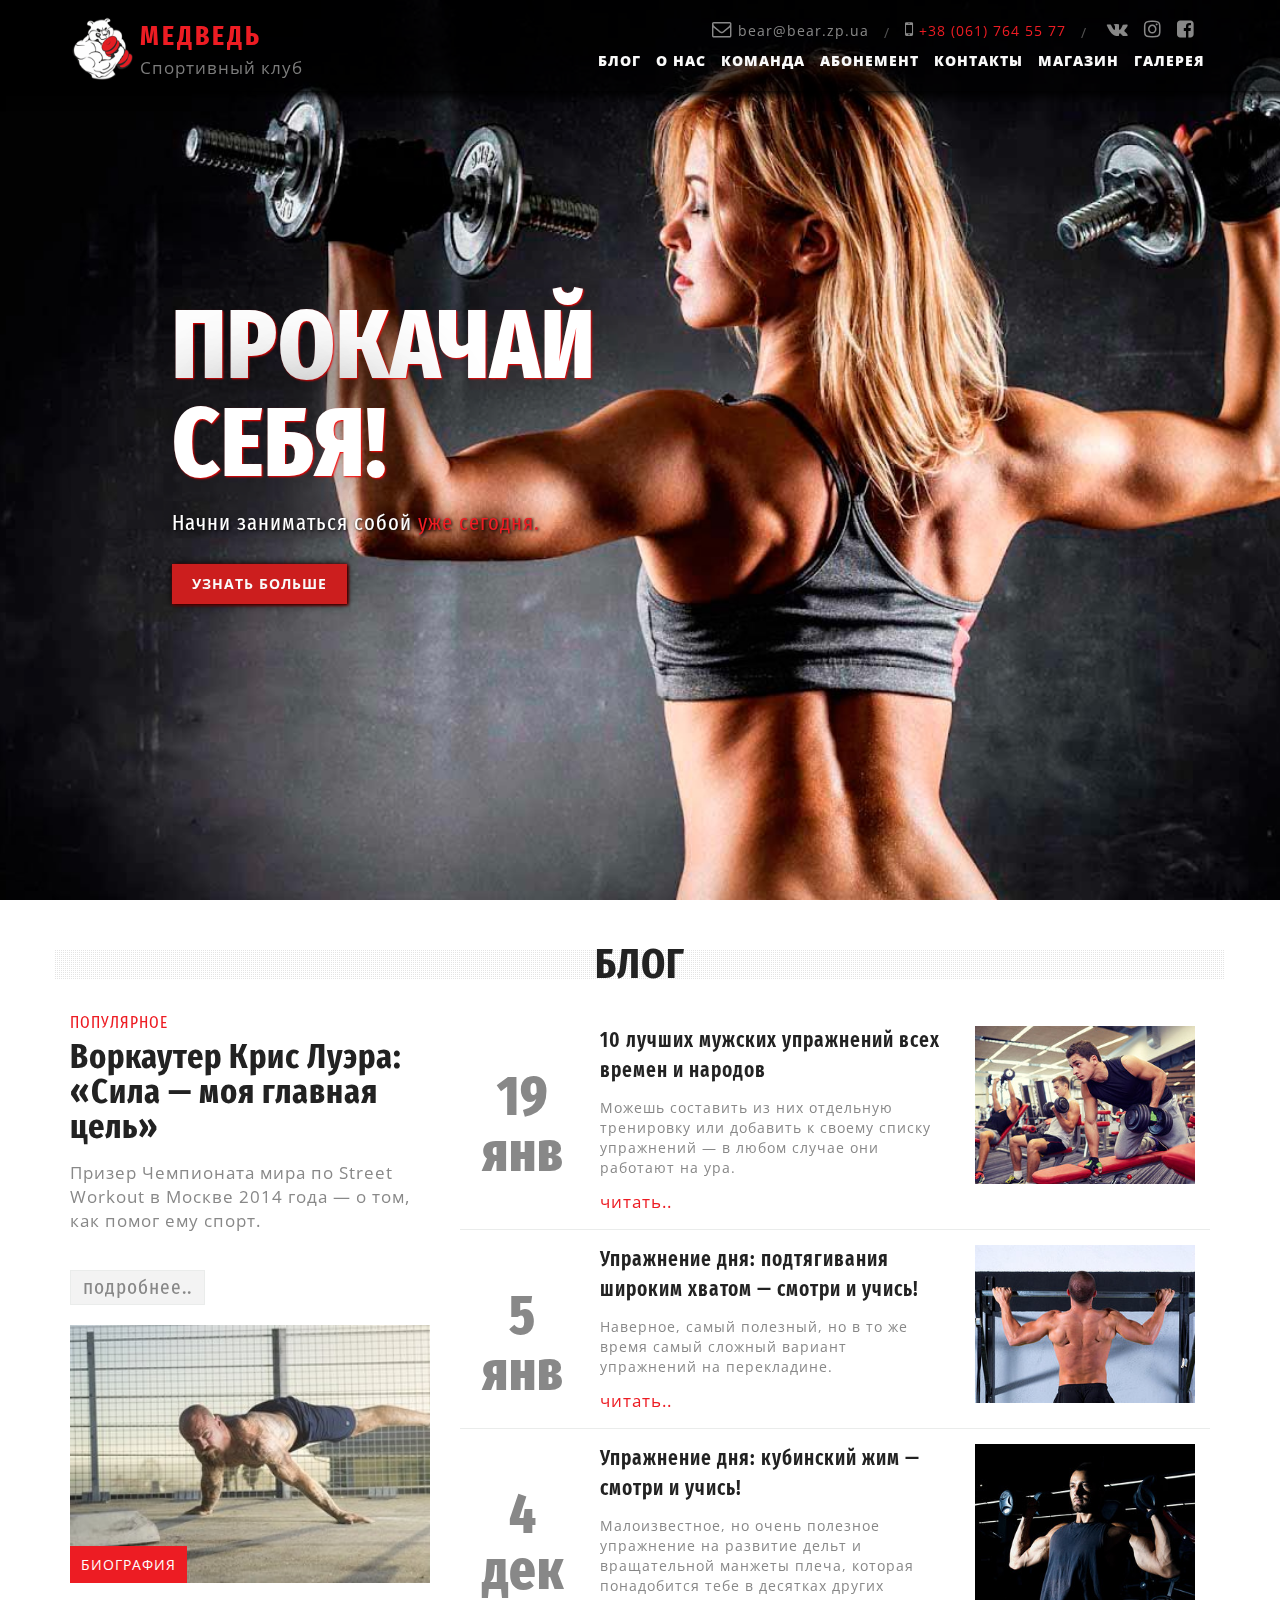
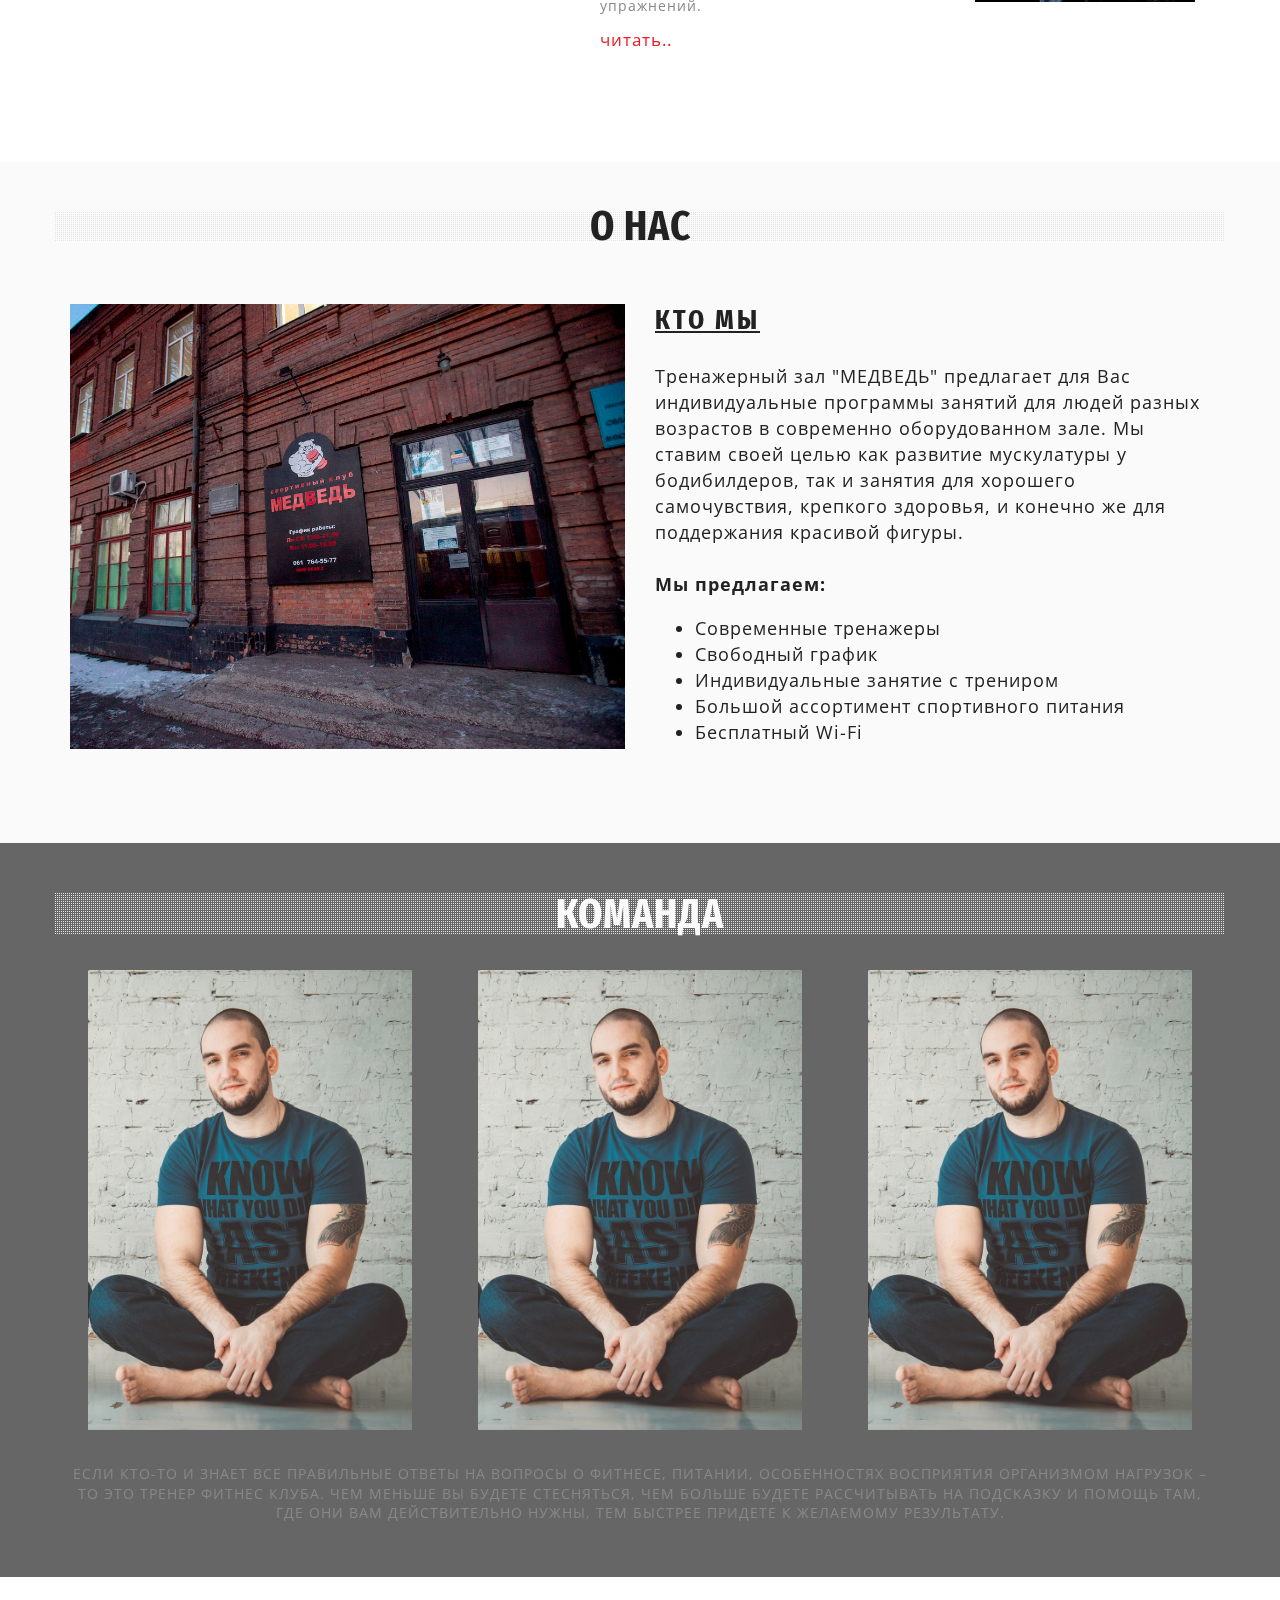
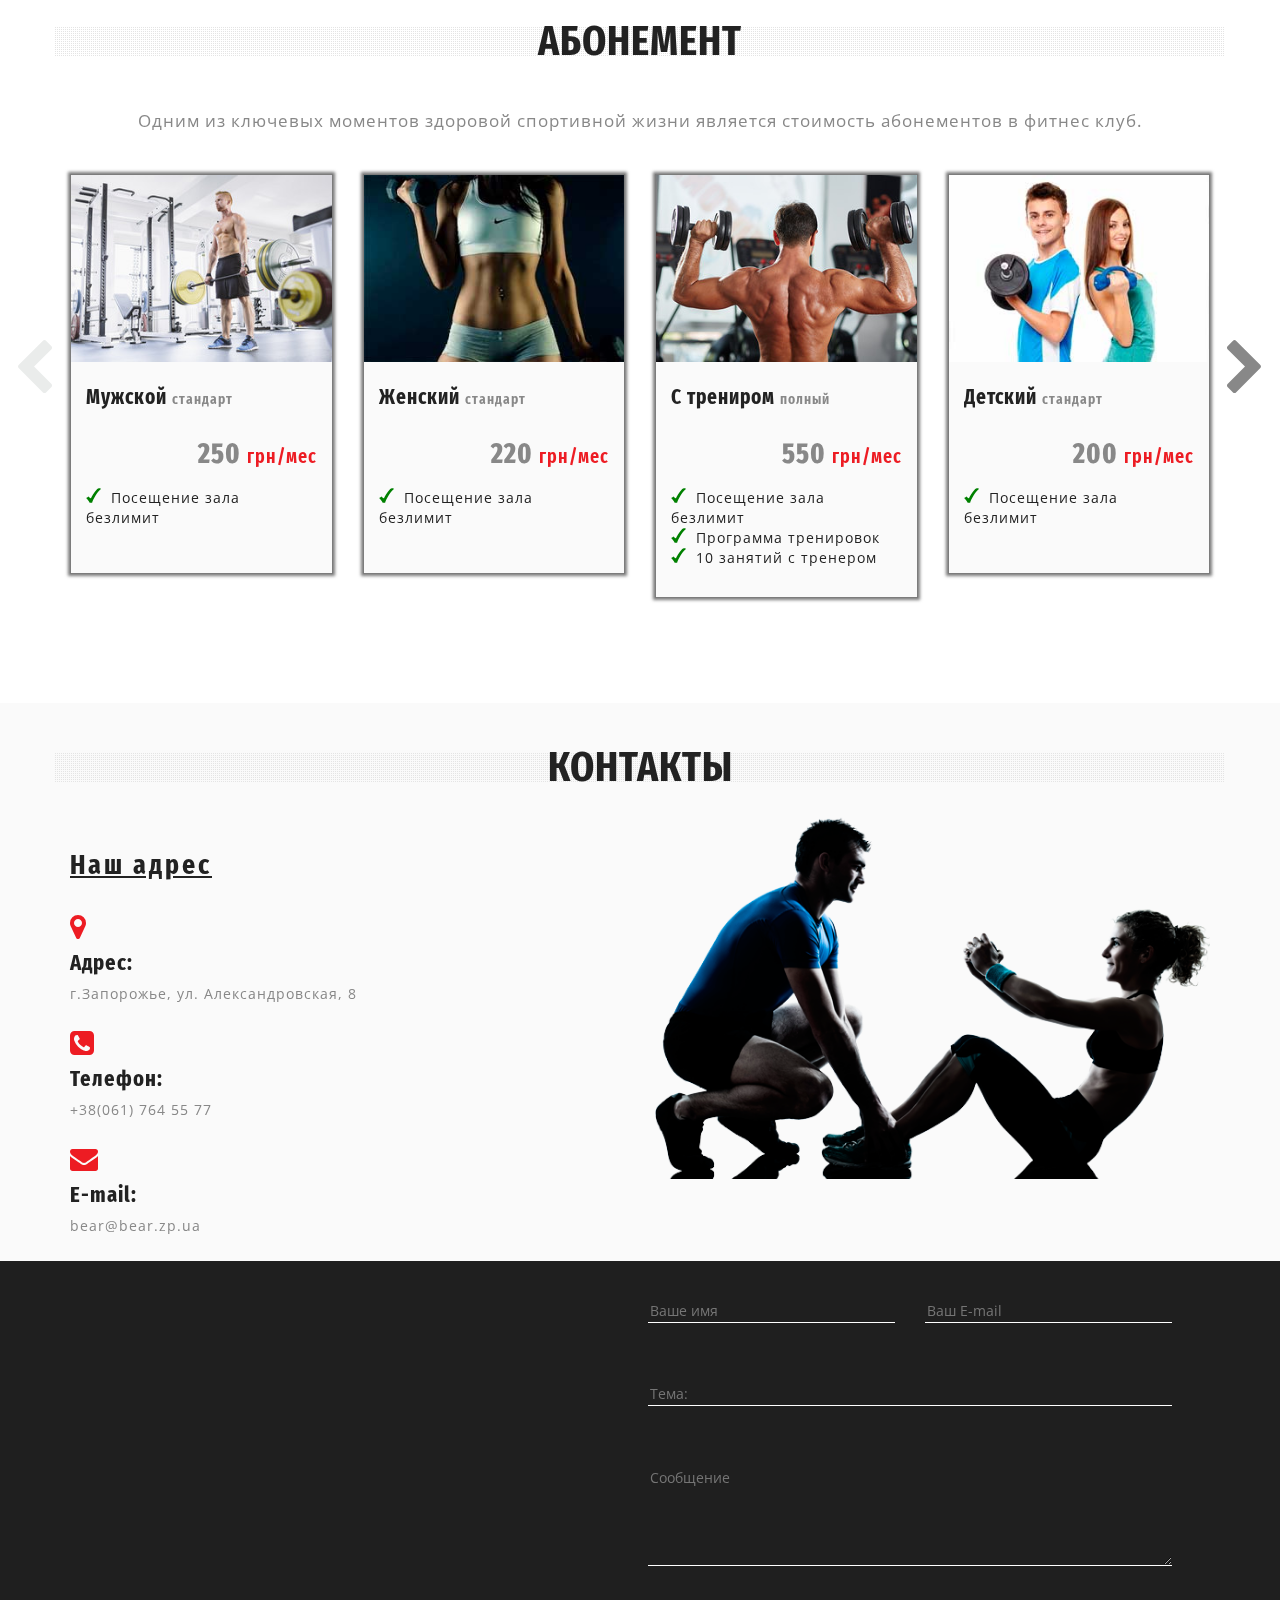
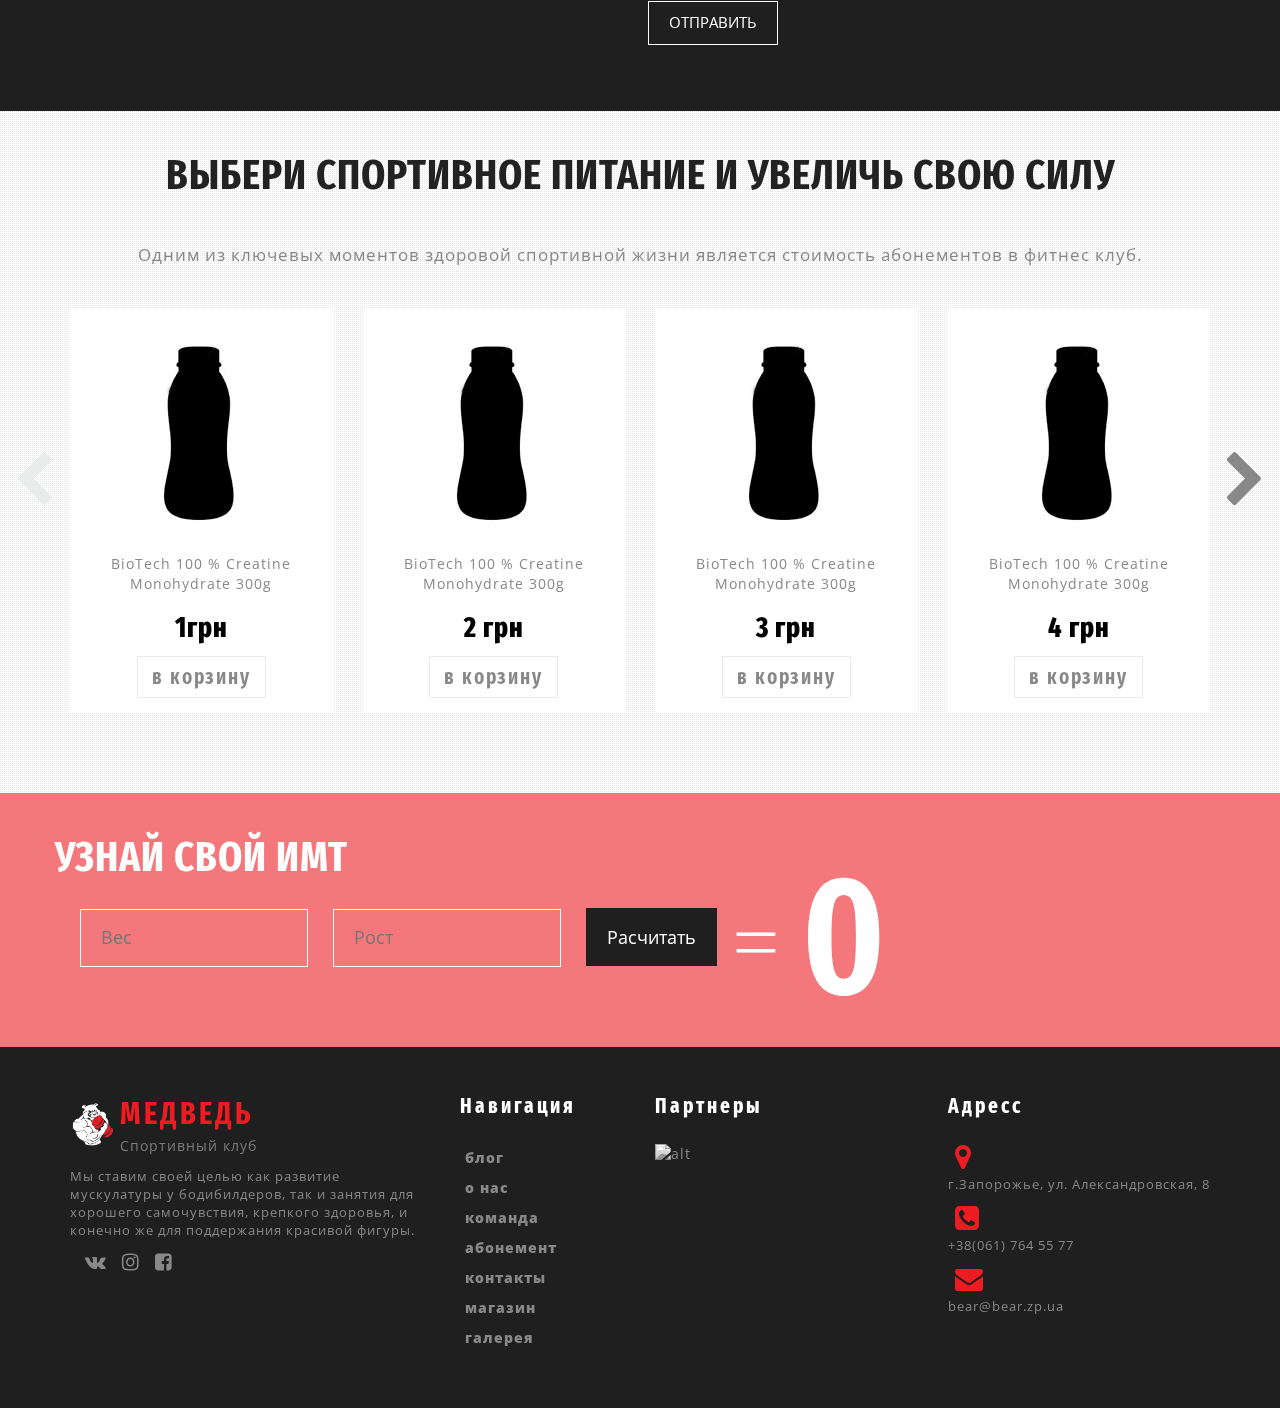
==== gym/index.html @ bc7ebfe5 "bmi section fix" ====
<!DOCTYPE html>
<html>
<head>
	<meta charset="utf-8" />
	<title>Спортивный клуб &quot;Медведь&quot;</title>
	<meta http-equiv="X-UA-Compatible" content="IE=edge" />
	<meta name="viewport" content="width=device-width, initial-scale=1.0" />
	<link rel="shortcut icon" href="favicon.ico" />
	<!-- Vendor stylesheets -->
	<link rel="stylesheet" href="css/font-awesome.min.css" />
	<link rel="stylesheet" href="css/animate.min.css" />
	<link rel="stylesheet" href="css/bootstrap.min.css" />
	<!-- Custom stylesheets -->
	<link rel="stylesheet" href="css/fonts.css" />
	<link rel="stylesheet" href="css/main.css" />
	<link rel="stylesheet" href="css/skins/red.css" />
	<link rel="stylesheet" href="css/media.css" />
</head>
<body>
<div class="main-header">
			<div class="container">
			<div class="row">
				<header class='clearfix'>
					<div class="col-md-4 col-sm-4">
					<div class="brand">
						<a href="#" class="brand-logo">
							<img src="img/header2-min.png" alt="Logo Bear">
						
						<div class="brand-caption">
							<h1 class="name">Медведь</h1>
							<p class="descr">Спортивный клуб</p>
						</div>
						</a>
					</div>
					</div>
					<div class="col-md-8 col-sm-8">
					<div class="nav-wrap">
					<div class="contacts">
						<p class="email"><i class="fa fa-envelope-o" aria-hidden="true"></i>bear@bear.zp.ua</p>
						<span class='slash'>/</span>
						<p class="phone"><i class="fa fa-mobile" aria-hidden="true"></i>+38 (061) 764 55 77</p>
						<span class='slash'>/</span>
						<div class="social">
							<a href="#"><i class="fa fa-vk" aria-hidden="true"></i></a>
							<a href="#"><i class="fa fa-instagram"></i></a>
							<a href="#"><i class="fa fa-facebook-square"></i></a>
						</div>
					</div><!--END .contacts -->
					<nav class="top-menu">
						<ul class='nav'>
							<li><a href="#blog">БЛОГ</a></li>
							<li><a href="#about">О НАС</a></li>
							<li><a href="#team">КОМАНДА</a></li>
							<li><a href="#subscription">АБОНЕМЕНТ</a></li>
							<li><a href="#contacts">КОНТАКТЫ</a></li>
							<li><a href="#shop">Магазин</a></li>
							<li><a href="#">галерея</a></li>
						</ul>
					</nav>
					<a class="toggle-menu">
						<div class='sandwich'>
						  <div class='sw-topper'></div>
						  <div class='sw-bottom'></div>
						  <div class='sw-footer'></div>
						</div>
					</a>
					</div><!--end .naw-wrap-->
					</div>
				</header>
			</div><!--END .row -->
			</div><!--END .container -->
</div><!--END .main-header -->

	<div class="hero parallax-window" data-parallax="scroll" data-image-src="img/hero1.jpg">
		
		<div class="container">
			<div class="row">
				<div class="slider col-md-12">
					<div class="slide">
						<div class='slide-row'>
							<div class='slide-cell'>
								<div class='slide-text'>
								<h1>Прокачай себя!</h1>
								<p>Начни заниматься собой <span class='main-color'>уже сегодня.</span></p>
								<a href='#subscription' class="button">Узнать больше</a>
								</div>
							</div>
						</div>
					</div>
				</div>
			</div>
		</div>
	</div><!--END .hero -->

<section id='blog' class="s_workouts">
	<div class="container">
		<div class="row">
			<div class="s_caption col-md-12">
				<h2>БЛОГ</h2>
			</div>
		</div>
	</div>
	<div class="container">
		<div class="row">
			<div class="col-md-4 featured">
				<p class="main-color featured-label">Популярное</p>
				<h3>Воркаутер Крис Луэра: «Сила — моя главная цель»</h3>
				<p class="excerpt">Призер Чемпионата мира по Street Workout в Москве 2014 года — о том, как помог ему спорт.</p>
				<a href="#" class="button-more">Подробнее..</a>
				<div class='img-wrap'>
				<img src="img/workout_featured.jpg" alt="alt">
				<a href="#" class='sub-cat'>Биография</a>
				</div>
			</div>
			<div class="col-md-8 list">
				<div class="workout-list-item row">
					<div class="col-md-2 date">
						<p>19</p>
						<p>янв</p>
					</div>
					<div class="col-md-6 col-sm-8 content">
						<a href='#'>
						<h3>10 лучших мужских упражнений всех времен и народов</h3>
						</a>
						<p>Можешь составить из них отдельную тренировку или добавить к своему списку упражнений — в любом случае они работают на ура.</p>
						<a href="#" class="button-read">читать..</a>
					</div>
					<div class="col-md-4 col-sm-4 img-wrap">
						<a href='#'><img src="img/workout_1.jpg" alt="alt"></a>
						<a href="#" class='sub-cat'>Фитнес</a>
					</div>
				</div>
				<div class="workout-list-item row">
					<div class="col-md-2 date">
						<p>5</p>
						<p>янв</p>
					</div>
					<div class="col-md-6 col-sm-8 content">
						<a href='#'>
						<h3>Упражнение дня: подтягивания широким хватом — смотри и учись!</h3>
						</a>
						<p>Наверное, самый полезный, но в то же время самый сложный вариант упражнений на перекладине.</p>
						<a href="#" class="button-read">читать..</a>
					</div>
					<div class="col-md-4 col-sm-4 img-wrap">
						<a href='#'><img src="img/workout_2.jpg" alt="alt"></a>
						<a href="#" class='sub-cat'>Workout</a>
					</div>
				</div>
				<div class="workout-list-item row">
					<div class="col-md-2 date">
						<p>4</p>
						<p>дек</p>
					</div>
					<div class="col-md-6 col-sm-8 content">
						<a href='#'>
						<h3>Упражнение дня: кубинский жим — смотри и учись!</h3>
						</a>
						<p>Малоизвестное, но очень полезное упражнение на развитие дельт и вращательной манжеты плеча, которая понадобится тебе в десятках других упражнений.</p>
						<a href="#" class="button-read">читать..</a>
					</div>
					<div class="col-md-4 col-sm-4 img-wrap">
						<a href='#'><img src="img/workout_3.jpg" alt="alt"></a>
						<a href="#" class='sub-cat'>Упражнение дня</a>
					</div>
				</div>
			</div>
		</div>
	</div>
</section><!--END .s_workouts -->

<section id='about' class="s_about">
	<div class="container">
		<div class="row">
			<div class="s_caption col-md-12">
				<h2>О нас</h2>
			</div>
		</div>
	</div>
	<div class="container">
		<div class="row">
			<div class="col-md-6 col-sm-6 about-img">
				<img src="img/club2.jpg" alt="ALT">
			</div>
			<div class="col-md-6 col-sm-6 about">
				<h2>Кто мы</h2>
				<p>Тренажерный зал "МЕДВЕДЬ" предлагает для Вас индивидуальные программы занятий для людей разных возрастов в современно оборудованном зале. Мы ставим своей целью как развитие мускулатуры у бодибилдеров, так и занятия для хорошего самочувствия, крепкого здоровья, и конечно же для поддержания красивой фигуры.<br><br>
				<strong>Мы предлагаем:</strong>
				<ul>
					<li>Современные тренажеры</li>
					<li>Свободный график</li>
					<li>Индивидуальные занятие с трениром</li>
					<li>Большой ассортимент спортивного питания</li>
					<li>Бесплатный Wi-Fi</li>
				</ul></p>
			</div>
		</div>
		
	</div>
</section><!--END .s_about -->

<section id='team' class="s_stuff parallax-window" data-parallax="scroll" data-image-src="img/man-working-gym-workout.jpg">
	<div class="container">
		<div class="row">
			<div class="s_caption col-md-12">
				<h2>КОМАНДА</h2>
			</div>
		</div>
		<div class="stuff">
			<div class="row">
				<div class="person col-md-4 col-sm-4 col-xs-6">
					<img src="img/person1.jpg" alt="alt">
					<div class="person-caption">
					<h3>Тренер</h3>
					<p>Михаил</p>
						<div class="personal-soc">
							<a href="#"><i class="fa fa-vk" aria-hidden="true"></i></a>
							<a href="#"><i class="fa fa-instagram"></i></a>
							<a href="#"><i class="fa fa-facebook-square"></i></a>
						</div>
					</div>
				</div><!--END .person -->
				<div class="person col-md-4 col-sm-4 col-xs-6">
					<img src="img/person1.jpg" alt="alt">
					<div class="person-caption">
					<h3>Тренер</h3>
					<p>Михаил</p>
					<div class="personal-soc">
						<a href="#"><i class="fa fa-vk" aria-hidden="true"></i></a>
						<a href="#"><i class="fa fa-instagram"></i></a>
						<a href="#"><i class="fa fa-facebook-square"></i></a>
					</div>
					</div>
				</div><!--END .person -->
				<div class="person col-md-4 col-sm-4 col-xs-6">
					<img src="img/person1.jpg" alt="alt">
					<div class="person-caption">
					<h3>Тренер</h3>
					<p>Михаил</p>
					<div class="personal-soc">
						<a href="#"><i class="fa fa-vk" aria-hidden="true"></i></a>
						<a href="#"><i class="fa fa-instagram"></i></a>
						<a href="#"><i class="fa fa-facebook-square"></i></a>
					</div>
					</div>
				</div><!--END .person -->
			<!-- </div>end .row -->
			<!-- <div class="row"> -->
				<div class="col-md-12 col-sm-12 col-xs-6">
					<p>Если кто-то и знает все правильные ответы на вопросы о фитнесе, питании, особенностях восприятия организмом нагрузок – то это тренер фитнес клуба. Чем меньше вы будете стесняться, чем больше будете рассчитывать на подсказку и помощь там, где они вам действительно нужны, тем быстрее придете к желаемому результату.</p>
				</div>
			</div><!--end .row-->
		</div><!-- END .stuff -->
	</div><!--end .container-->
</section><!--END .s_news -->


<section id='subscription' class="s_subscription">
	<div class="container">
		<div class="row">
			<div class="s_caption col-md-12">
				<h2>АБОНЕМЕНТ</h2>
			</div>
		</div>
		<div class="row">
			<div class="col-md-12 sub_caption">
				<p>Одним из ключевых моментов здоровой спортивной жизни является стоимость абонементов в фитнес клуб.</p>
			</div>
			<div class="col-md-3 col-sm-4 col-xs-6">
				<div class='subscription-item'>
					<img src="img/subs1.jpg" alt="alt">
					<div class="subs-caption">
						<h3>Мужской <span class='gray-color sub'>стандарт</span></h3>
						<div class="price">
						<p>250 <span class='main-color sub'>грн/мес</span></p>
						</div>
						<p>
							<ul>
							<li>Посещение зала безлимит</li>
							</ul>
						</p>
					</div>
				</div>
			</div>
			<div class="col-md-3 col-sm-4 col-xs-6">
				<div class='subscription-item'>
					<img src="img/subs3.jpg" alt="alt">
					<div class="subs-caption">
						<h3>Женский <span class='gray-color sub'>стандарт</span></h3>
						<div class="price">
						<p>220 <span class='main-color sub'>грн/мес</span></p>
						</div>
						<p>
							<ul>
							<li>Посещение зала безлимит</li>
							</ul>
						</p>
					</div>
				</div>
			</div>
			<div class="col-md-3 col-sm-4 col-xs-6">
				<div class='subscription-item'>
					<img src="img/subs2.jpg" alt="alt">
					<div class="subs-caption">
						<h3>С трениром <span class='gray-color sub'>полный</span></h3>
						<div class="price">
						<p>550 <span class='main-color sub'>грн/мес</span></p>
						</div>
						<p>
							<ul>
							<li>Посещение зала безлимит</li>
							<li>Программа тренировок</li>
							<li>10 занятий с тренером</li>
							</ul>
						</p>
					</div>
				</div>
			</div>
			<div class="col-md-3 col-sm-4 col-xs-6">
				<div class='subscription-item'>
					<img src="img/subs4.jpg" alt="alt">
					<div class="subs-caption">
						<h3>Детский <span class='gray-color sub'>стандарт</span></h3>
						<div class="price">
						<p>200 <span class='main-color sub'>грн/мес</span></p>
						</div>
						<p>
							<ul>
							<li>Посещение зала безлимит</li>
							</ul>
						</p>
					</div>
				</div>
			</div>
			<div class="col-md-3 col-sm-4 col-xs-6">
				<div class='subscription-item'>
					<img src="img/subs1.jpg" alt="alt">
					<div class="subs-caption">
						<h3>Мужской <span class='gray-color sub'>стандарт</span></h3>
						<div class="price">
						<p>250 <span class='main-color sub'>грн/мес</span></p>
						</div>
						<p>
							<ul>
							<li>Посещение зала безлимит</li>
							</ul>
						</p>
					</div>
				</div>
			</div>
			<div class="col-md-3 col-sm-4 col-xs-6">
				<div class='subscription-item'>
					<img src="img/subs3.jpg" alt="alt">
					<div class="subs-caption">
						<h3>Женский <span class='gray-color sub'>стандарт</span></h3>
						<div class="price">
						<p>220 <span class='main-color sub'>грн/мес</span></p>
						</div>
						<p>
							<ul>
							<li>Посещение зала безлимит</li>
							</ul>
						</p>
					</div>
				</div>
			</div>
			<div class="col-md-3 col-sm-4 col-xs-6">
				<div class='subscription-item'>
					<img src="img/subs2.jpg" alt="alt">
					<div class="subs-caption">
						<h3>С трениром <span class='gray-color sub'>полный</span></h3>
						<div class="price">
						<p>550 <span class='main-color sub'>грн/мес</span></p>
						</div>
						<p>
							<ul>
							<li>Посещение зала безлимит</li>
							<li>Программа тренировок</li>
							<li>10 занятий с тренером</li>
							</ul>
						</p>
					</div>
				</div>
			</div>
			<div class="col-md-3 col-sm-4 col-xs-6">
				<div class='subscription-item'>
					<img src="img/subs4.jpg" alt="alt">
					<div class="subs-caption">
						<h3>Детский <span class='gray-color sub'>стандарт</span></h3>
						<div class="price">
						<p>200 <span class='main-color sub'>грн/мес</span></p>
						</div>
						<p>
							<ul>
							<li>Посещение зала безлимит</li>
							</ul>
						</p>
					</div>
				</div>
			</div>
			<div class="prev s-prev inactive">
				<a href="#">
					<i class="fa fa-chevron-left"></i>
				</a>
			</div>
			<div class="next s-next">
				<a href="#">
					<i class="fa fa-chevron-right"></i>
				</a>
			</div>
			</div>
			


		</div>
	</div>
</section><!--END .s_subscription -->

<section id='contacts' class="s_contacts">
	<div class="container">
		<div class="row">
			<div class="s_caption col-md-12">
				<h2>Контакты</h2>
			</div>
		</div>
		<div class="row">
			<div class="col-md-6">
				<h3>Наш адрес</h3>
				
				<div class="contact-box">
					<i class="fa fa-map-marker"></i>
					<h4>Адрес:</h4>
					<p>г.Запорожье, ул. Александровская, 8</p>
				</div>
				<div class="contact-box">
					<i class="fa fa-phone-square"></i>
					<h4>Телефон:</h4>
					<p>+38(061) 764 55 77</p>
				</div>
				<div class="contact-box">
					<i class="fa fa-envelope"></i>
					<h4>E-mail:</h4>
					<p>bear@bear.zp.ua</p>
				</div>
			</div>
			<div class="col-md-6">
				<img src="img/contacts.png" alt="">
			</div>
		</div>
	</div>
	<div class="container-fluid dark-bg">	
		<div class="row">
			<div class="col-md-6 col-sm-6">
				<div class="map-container">
					<iframe class='map' src="https://www.google.com/maps/embed?pb=!1m18!1m12!1m3!1d1339.7050159210073!2d35.18406141651379!3d47.81227109630475!2m3!1f0!2f0!3f0!3m2!1i1024!2i768!4f13.1!3m3!1m2!1s0x40dc5e739fab0729%3A0xb00d547720993314!2z0LLRg9C70LjRhtGPINCe0LvQtdC60YHQsNC90LTRgNGW0LLRgdGM0LrQsCwgOCwg0JfQsNC_0L7RgNGW0LbQttGPLCDQl9Cw0L_QvtGA0ZbQt9GM0LrQsCDQvtCx0LvQsNGB0YLRjA!5e0!3m2!1sru!2sua!4v1484988693115" frameborder="0" style="border:0" allowfullscreen></iframe>
				</div>
			</div>
			<div class="col-md-6 col-sm-6">
				<div class="get-in-toch">
					<form action="" method="POST" class="get-in-toch-form" target="_blank" novalidate>
					<label class='form-group'>
							<label>
							<span class='color_element'>*</span> Ваше имя:
							</label>
							<input type="text" name='name' placeholder="Ваше имя" minlength="4" data-validation-minlength-message='Слишком короткое имя (минимум 4 символа)' required data-validation-required-message="Поле обязательно для заполнения"  />
							<p class="help-block text-danger">
							</p>
						</label><!--END .form-group-->
				<label class='form-group'>
							<label>
							<span class='color_element'>*</span> Ваш E-mail:
							</label>
							<input type="email" name='email' placeholder="Ваш E-mail" data-validation-email-message='Не правильный E-mail адрес' data-validation-required-message="Поле обязательно для заполнения" required />
							<p class="help-block text-danger">
							</p>
						</label><!--END .form-group-->
						<label class='form-group'>
							<label>
							Тема:
							</label>
							<input type="text" name='subject' placeholder="Тема:"/>
							<p class="help-block text-danger">
							</p>
						</label><!--END .form-group-->
						<label class='form-group clearfix'>
							<label>
							<span class='color_element'>*</span> Сообщение:
							</label>
							<textarea type="textarea" name='message' placeholder="Сообщение" minlength="10" data-validation-minlength-message='Слишком короткое сообщение (минимум 10 символа)' required data-validation-required-message='Поле обязательно для заполнения'></textarea>
							<p class="help-block text-danger">
							</p>
						</label><!--END .form-group-->
					<button class="submit">Отправить</button>
					</form>
				</div>
			</div>
		</div>
	</div>
</section><!--END .s_contacts -->

<section id='shop' class="s_shop">
	<div class="container">
		<div class="row">
			<div class="s_caption col-md-12">
				<h2>Выбери спортивное питание и увеличь свою силу</h2>
			</div>
		</div>
		<div class="row">
			<div class="col-md-12 sub_caption">
				<p>Одним из ключевых моментов здоровой спортивной жизни является стоимость абонементов в фитнес клуб.</p>
			</div>
		</div>
		<div class="row">	
			<div class="col-md-3 col-sm-4 col-xs-6">
				<div class='shop-item'>
					<img src="img/stock-shop.png" alt="alt">
					<div class="shop-caption">
						<p>BioTech 100 % Creatine Monohydrate 300g</p>
						<div class="price">
						<p>1грн</p>
						</div>
						<a href="#" class='add-cart'>в корзину</a>
					</div>
				</div>
			</div>
			<div class="col-md-3 col-sm-4 col-xs-6">
				<div class='shop-item'>
					<img src="img/stock-shop.png" alt="alt">
					<div class="shop-caption">
						<p>BioTech 100 % Creatine Monohydrate 300g</p>
						<div class="price">
						<p>2 грн</p>
						</div>
						<a href="#" class='add-cart'>в корзину</a>
					</div>
				</div>
			</div>
			<div class="col-md-3 col-sm-4 col-xs-6">
				<div class='shop-item'>
					<img src="img/stock-shop.png" alt="alt">
					<div class="shop-caption">
						<p>BioTech 100 % Creatine Monohydrate 300g</p>
						<div class="price">
						<p>3 грн</p>
						</div>
						<a href="#" class='add-cart'>в корзину</a>
					</div>
				</div>
			</div>
			<div class="col-md-3 col-sm-4 col-xs-6">
				<div class='shop-item'>
					<img src="img/stock-shop.png" alt="alt">
					<div class="shop-caption">
						<p>BioTech 100 % Creatine Monohydrate 300g</p>
						<div class="price">
						<p>4 грн</p>
						</div>
						<a href="#" class='add-cart'>в корзину</a>
					</div>
				</div>
			</div>
			<div class="col-md-3 col-sm-4 col-xs-6">
				<div class='shop-item'>
					<img src="img/stock-shop.png" alt="alt">
					<div class="shop-caption">
						<p>BioTech 100 % Creatine Monohydrate 300g</p>
						<div class="price">
						<p>5 грн</p>
						</div>
						<a href="#" class='add-cart'>в корзину</a>
					</div>
				</div>
			</div>
			<div class="col-md-3 col-sm-4 col-xs-6">
				<div class='shop-item'>
					<img src="img/stock-shop.png" alt="alt">
					<div class="shop-caption">
						<p>BioTech 100 % Creatine Monohydrate 300g</p>
						<div class="price">
						<p>6 грн</p>
						</div>
						<a href="#" class='add-cart'>в корзину</a>
					</div>
				</div>
			</div>
			<div class="col-md-3 col-sm-4 col-xs-6">
				<div class='shop-item'>
					<img src="img/stock-shop.png" alt="alt">
					<div class="shop-caption">
						<p>BioTech 100 % Creatine Monohydrate 300g</p>
						<div class="price">
						<p>7 грн</p>
						</div>
						<a href="#" class='add-cart'>в корзину</a>
					</div>
				</div>
			</div>
			<div class="col-md-3 col-sm-4 col-xs-6">
				<div class='shop-item'>
					<img src="img/stock-shop.png" alt="alt">
					<div class="shop-caption">
						<p>BioTech 100 % Creatine Monohydrate 300g</p>
						<div class="price">
						<p>8 грн</p>
						</div>
						<a href="#" class='add-cart'>в корзину</a>
					</div>
				</div>
			</div>
			<div class="prev p-prev inactive"><a href="#">
			<i class="fa fa-chevron-left"></i>
			</a>
			</div>
			<div class="next p-next">
			<a href="#">
			<i class="fa fa-chevron-right"></i></a>
			</div>

		</div>
	</div>
</section><!--END .s_subscription -->

<section class="s_bmi parallax-window" data-parallax="scroll" data-image-src="img/bmi.jpg">
	<div class="container">
		<div class="row">
			<div class="s_caption col-md-12">
				<h2>Узнай свой <a href="https://ru.wikipedia.org/wiki/%D0%98%D0%BD%D0%B4%D0%B5%D0%BA%D1%81_%D0%BC%D0%B0%D1%81%D1%81%D1%8B_%D1%82%D0%B5%D0%BB%D0%B0">ИМТ</a></h2>
			</div>
		</div>
		<div class="row">
			<div class="col-md-12">
				<form>
					<!-- <select name="gender" id="gender" placeholder='пол'>
						<option value="0" disabled selected>пол</option>
						<option value="m">Мужской</option>
						<option value="f">Женский</option>
					</select> -->
					<input type="text" name='weight' id='weight' placeholder="Вес">
					<input type="text" name='height' id='height' placeholder="Рост">
					<button class='calc'>Расчитать</button> 
				</form>
				<p class="result">=</p><p id="result">0</p>
			</div>
		</div>
	</div>
</section>

<footer class="main-footer">
	<div class="container">
		<div class="row">
			<div class="col-md-4">
				<div class="brand">
						<a href="#" class="brand-logo">
							<img src="img/header2-min.png" alt="Logo Bear">
						<div class="brand-caption">
							<h1 class="name">Медведь</h1>
							<p class="descr">Спортивный клуб</p>
						</div>
						</a>
						<p>Мы ставим своей целью как развитие мускулатуры у бодибилдеров, так и занятия для хорошего самочувствия, крепкого здоровья, и конечно же для поддержания красивой фигуры.</p>
						<div class="social">
							<a href="#"><i class="fa fa-vk" aria-hidden="true"></i></a>
							<a href="#"><i class="fa fa-instagram"></i></a>
							<a href="#"><i class="fa fa-facebook-square"></i></a>
						</div>
					</div>
			</div>
			<div class="col-md-2">
				<h3>Навигация</h3>
				<nav class="footer-menu">
						<ul class='nav'>
							<li><a href="#">БЛОГ</a></li>
							<li><a href="#">О НАС</a></li>
							<li><a href="#">КОМАНДА</a></li>
							<li><a href="#">АБОНЕМЕНТ</a></li>
							<li><a href="#">КОНТАКТЫ</a></li>
							<li><a href="#">Магазин</a></li>
							<li><a href="#">галерея</a></li>
						</ul>
					</nav>
			</div>
			<div class="col-md-3 partners">
			<h3>Партнеры</h3>
			<a href="#">
				<img src="img/sport-factor.png" alt="alt">
			</a>
			</div>
			<div class="col-md-3">
			<h3>Адресс</h3>
			<div class="contact-box">
					<i class="fa fa-map-marker"></i>
					<h4>Адрес:</h4>
					<p>г.Запорожье, ул. Александровская, 8</p>
				</div>
				<div class="contact-box">
					<i class="fa fa-phone-square"></i>
					<h4>Телефон:</h4>
					<p>+38(061) 764 55 77</p>
				</div>
				<div class="contact-box">
					<i class="fa fa-envelope"></i>
					<h4>E-mail:</h4>
					<p>bear@bear.zp.ua</p>
				</div>
			</div>
		</div>
	</div>
</footer>
	<div class="hidden"></div>
	<!--[if lt IE 9]>
	<script src="libs/html5shiv/es5-shim.min.js"></script>
	<script src="libs/html5shiv/html5shiv.min.js"></script>
	<script src="libs/html5shiv/html5shiv-printshiv.min.js"></script>
	<script src="libs/respond/respond.min.js"></script>
	<![endif]-->
	
	<!-- Vendor js -->
	<script src="libs/jquery/jquery-3.1.1.min.js"></script>
	<script src="libs/bootstrap/bootstrap.min.js"></script>
	<script src="libs/parallax/parallax.min.js"></script>
	<script src="libs/mixitup/mixitup.min.js"></script>
	<script src="libs/PageScroll2id/PageScroll2id.min.js"></script>
	<script src="libs/jqBootstrapValidation/jqBootstrapValidation.js"></script>
	<!-- Custom js -->
	<script src="js/common.js"></script>
	<!-- Yandex.Metrika counter --><!-- /Yandex.Metrika counter -->
	<!-- Google Analytics counter --><!-- /Google Analytics counter -->
</body>
</html>
---- gym/css/fonts.css ----
@import url("https://fonts.googleapis.com/css?family=Fira+Sans+Extra+Condensed:300,400,800|Open+Sans&subset=cyrillic");
body,
p,
a {
  font-family: "Open Sans", sans-serif; }

h1,
h2,
h3,
h4,
h5,
h6,
.button-more,
.featured-label,
.price p,
a.add-cart,
.s_caption a,
#result{
  font-family: "Fira Sans Extra Condensed", sans-serif;
  /*font-weight: 800; */
}
.workout-list-item .date p {
	  font-family: "Fira Sans Extra Condensed", sans-serif;
}
/*# sourceMappingURL=fonts.css.map */
---- gym/css/main.css ----
body {
  font-weight: normal;
  font-size: 14px;
  min-width: 320px;
  position: relative;
  line-height: 1.42857;
  -webkit-font-smoothing: antialised; }

body input:focus:required:invalid,
body textarea:focus:required:invalid {
  color: red; }

body input:required:valid,
body textarea:required:valid {
  color: green; }

.hidden {
  display: none; }

section {
  padding: 50px 0 80px; }

.s_caption {
  background: url("../img/capt_bg.png") repeat;
  display: block;
  font-weight: bold;
  font-size: 2em;
  line-height: 2em;
  padding: 0;
  margin: 0 0 35px 0;
  text-transform: uppercase;
  text-align: center; }
  .s_caption h2 {
    margin: 0;
    padding: 0;
    line-height: 0.7em; }

.button-more {
  font-weight: 400;
  text-transform: lowercase;
  display: inline-block;
  padding: 6px 12px;
  margin: 20px 0;
  line-height: 1em;
  font-size: 1.5em;
  transition: 0.3s all ease; }

.hero {
  position: relative; }

.main-header {
  box-shadow: 0 -5px 10px 10px #000;
  position: absolute;
  z-index: 1;
  top: 0;
  left: 0;
  right: 0; }
  .main-header header {
    padding-top: 15px; }

.brand {
  width: 100%; }

.brand-logo:hover {
  text-decoration: none; }
.brand-logo img {
  width: 65px;
  height: 65px; }

.brand-caption,
.brand-logo {
  display: inline-block;
  text-align: left;
  vertical-align: middle; }
  .brand-caption p,
  .brand-caption h1,
  .brand-logo p,
  .brand-logo h1 {
    padding: 0;
    margin: 0; }

.name {
  text-transform: uppercase;
  letter-spacing: 4px;
  margin: 0;
  padding: 0; }

.social,
.email,
.phone {
  padding: 0;
  margin: 0;
  display: inline-block;
  text-align: right;
  vertical-align: middle; }

.nav-wrap {
  text-align: right; }

.nav {
  padding: 0;
  margin: 5px 0;
  display: inline-block;
  padding-bottom: 15px; }
  .nav li {
    display: inline-block;
    text-transform: uppercase;
    list-style: none; }
    .nav li a {
      padding: 5px;
      font-weight: 800; }

.nav-wrap,
.contacts {
  padding: 0;
  margin: 0; }

.phone,
.email {
  padding: 5px 10px; }
  .phone i,
  .email i {
    margin-right: 5px; }

.social {
  margin: 0 10px; }
  .social a {
    padding: 5px 5px; }
  .social i:hover {
    transform: scale(1.2, 1.2); }

.fa {
  font-size: 1.4em; }

.slash {
  vertical-align: sub; }

/*=====MOBILE MENU===== */
.nav-wrap .mob-menu {
  opacity: 1;
  visibility: visible;
  display: block;
  position: fixed;
  background-color: rgba(0, 0, 0, 0.7);
  top: 0;
  left: 0;
  right: 0;
  bottom: 0;
  text-align: center; }
  .nav-wrap .mob-menu .nav {
    transition: all 0.6s ease-in-out;
    display: block; }
    .nav-wrap .mob-menu .nav li,
    .nav-wrap .mob-menu .nav li a {
      display: block; }
    .nav-wrap .mob-menu .nav a {
      margin: 0 20px;
      padding: 12px 0;
      letter-spacing: 2px; }

/*=============SANDWICH BUTTON============= */
.toggle-menu {
  width: 60px;
  height: 60px;
  right: 5.5%;
  top: 10px;
  position: fixed;
  display: block;
  border: none;
  z-index: 2;
  background-color: rgba(0, 0, 0, 0.9); }

.dispblock {
  display: block !important; }

.sandwich {
  width: 40px;
  height: 40px;
  position: absolute;
  top: 20px;
  bottom: 0;
  left: 0;
  right: 0;
  margin: auto;
  z-index: 3; }

.sw-topper {
  position: relative;
  top: 0;
  width: 40px;
  height: 3px;
  background: white;
  border: none;
  border-radius: 4px 4px 4px 4px;
  transition: transform 0.5s, top 0.2s; }

.sw-bottom {
  position: relative;
  width: 40px;
  height: 3px;
  top: 6px;
  background: white;
  border: none;
  border-radius: 4px 4px 4px 4px;
  transition: transform 0.5s, top 0.2s;
  transition-delay: 0.2s, 0s; }

.sw-footer {
  position: relative;
  width: 40px;
  height: 3px;
  top: 12px;
  background: white;
  border: none;
  border-radius: 4px 4px 4px 4px;
  transition: all 0.5s;
  transition-delay: 0.1s; }

.sandwich.active .sw-topper {
  top: 9px;
  transform: rotate(140deg); }
.sandwich.active .sw-bottom {
  top: 6px;
  transform: rotate(-140deg); }
.sandwich.active .sw-footer {
  opacity: 0;
  top: 0;
  transform: rotate(180deg); }

.slide {
  display: table;
  width: 100%;
  height: 100%;
  position: absolute;
  top: 0;
  left: 0; }

.slide-row {
  display: table-row; }

.slide-cell {
  display: table-cell;
  text-align: left;
  vertical-align: middle; }

.slide-text {
  width: 50%;
  margin-left: 10%;
  display: inline-block;
  transition: all 1s ease; }
  .slide-text h1 {
    font-weight: 800;
    line-height: 1em;
    font-size: 7em;
    margin: 0;
    text-transform: uppercase;
    text-shadow: 1px 1px 2px red, 0 0 1em black; }
  .slide-text p {
    font-size: 1.6em;
    margin: 15px 0 25px;
    text-shadow: 1px 1px 3px black, 0 0 1em black; }

.button {
  display: inline-block;
  padding: 10px 20px;
  text-decoration: none;
  font-weight: bold;
  text-transform: uppercase;
  transition: all 0.1s ease-in-out;
  box-shadow: 1px 1px 3px black, 1px 1px 0.2em red, 0 0 0.5em black; }
  .button:hover, .button:focus {
    text-decoration: none; }

.featured .featured-label {
  font-size: 1.2em;
  line-height: 1em;
  font-weight: 400;
  text-transform: uppercase;
  margin: 0; }
.featured h3 {
  font-size: 2.5em;
  line-height: 1em;
  margin: 8px 0; }
.featured .excerpt {
  font-size: 1.2em; }

.img-wrap {
  position: relative; }
  .img-wrap img {
    display: block;
    position: relative;
    width: 100%;
    height: auto; }
  .img-wrap .sub-cat {
    display: block;
    text-transform: uppercase;
    position: absolute;
    bottom: 0;
    padding: 2.5% 3% 2.3%;
    transition: 0.3s all ease-in-out; }

.workout-list-item {
  margin: 12px 0 15px;
  border-bottom: 1px solid #eaeceb;
  padding-bottom: 15px; }
  .workout-list-item .date p:first-child {
    padding-top: 45%; }
  .workout-list-item .date p {
    font-size: 4em;
    font-weight: 800;
    line-height: 1;
    padding: 0;
    margin: 0;
    text-align: center; }
  .workout-list-item .content h3 {
    font-size: 1.5em;
    font-weight: 600;
    margin: 0; }
  .workout-list-item .content p {
    margin: 12px 0; }
  .workout-list-item .content .button-read {
    font-size: 1.2em; }
  .workout-list-item .sub-cat {
    opacity: 0;
    visibility: hidden; }

.list .workout-list-item:last-child {
  border-bottom: none; }

.workout-list-item:hover .sub-cat {
  opacity: 1;
  visibility: visible; }

.about-img img {
  width: 100%;
  height: auto;
  margin-top: 2em; }

.about h2 {
  font-size: 2em;
  text-transform: uppercase;
  letter-spacing: 3px;
  text-decoration: underline; }
.about p {
  font-size: 1.3em; }
.about ul {
  font-size: 1.3em; }

.s_stuff {
  padding-bottom: 40px; }

.stuff {
  text-align: center;
  text-transform: uppercase; }
  .stuff h2 {
    font-size: 2em; }

.person {
  position: relative;
  height: auto; }
  .person:hover .person-caption {
    visibility: visible;
    opacity: 1; }
  .person img {
    display: block;
    margin: 0 auto;
    position: relative;
    width: 90%;
    height: auto; }

.person-caption {
  transition: all 0.9s ease-in-out;
  visibility: hidden;
  opacity: 0;
  display: block;
  position: relative;
  top: -120px;
  height: 120px;
  width: 90%;
  font-size: 1.5em;
  padding-top: 12px;
  margin: 0 auto -100px; }
  .person-caption h3,
  .person-caption p {
    margin: 0;
    padding: 0;
    text-align: center; }
  .person-caption h3 {
    font-weight: 300;
    letter-spacing: 3px; }
  .person-caption p {
    font-weight: bold; }

.personal-soc {
  text-align: center; }
  .personal-soc a {
    font-size: 0.7em;
    margin: 0 5px; }

.s_subscription {
  position: relative; }

.sub_caption {
  text-align: center;
  margin-bottom: 25px;
  font-size: 1.2em; }

.subscription-item {
  position: relative;
  min-height: 400px;
  margin-bottom: 25px;
  transition: all 0.3s ease-in-out; }
  .subscription-item:hover {
    transform: scale(1.1); }
  .subscription-item img {
    width: 100%;
    height: auto;
    padding: 0; }
  .subscription-item .subs-caption {
    padding: 0 15px 15px; }
    .subscription-item .subs-caption h3 {
      font-size: 1.5em; }
    .subscription-item .subs-caption ul,
    .subscription-item .subs-caption li {
      list-style: none;
      padding: 0;
      margin: 0; }
    .subscription-item .subs-caption ul li:before {
      content: "  ";
      background: url(../img/check.svg) no-repeat;
      background-size: contain;
      margin-right: 10px;
      width: 15px;
      height: 15px;
      display: inline-block; }
  .subscription-item .price {
    text-align: right; }
    .subscription-item .price p {
      font-weight: 800;
      font-size: 2em;
      padding: 0;
      margin: 0; }

.sub {
  font-size: 0.7em;
  font-weight: 600; }

.s_contacts {
  padding-bottom: 0; }
  .s_contacts h3 {
    font-size: 2em;
    text-decoration: underline;
    letter-spacing: 3px; }
  .s_contacts img {
    width: 100%;
    height: auto; }

.contact-box {
  margin-bottom: 25px; }
  .contact-box i {
    font-size: 2em; }
  .contact-box h4 {
    font-size: 1.6em;
    margin: 0;
    padding: 5px 0; }
  .contact-box p {
    margin: 0;
    padding: 0; }

.map-container {
  width: 100%; }

.map-container iframe {
  width: 100%;
  display: block;
  pointer-events: none;
  position: relative; }

.map-container iframe.clicked {
  pointer-events: auto; }

.map {
  position: relative;
  width: 100%;
  min-height: 450px;
  margin: 0;
  padding: 0; }

.dark-bg {
  padding-left: 0; }

.get-in-toch-form label label {
  display: none; }
.get-in-toch-form input,
.get-in-toch-form textarea {
  float: left; }
.get-in-toch-form .submit {
  padding: 10px 20px;
  text-transform: uppercase;
  font-size: 1.1em; }

input[name='name'],
input[name='email'] {
  margin: 25px 0 35px;
  width: 40%;
  margin-right: 5%; }

input[name='subject'],
textarea[name='message'] {
  width: 85%;
  margin: 25px 0 35px; }

textarea[name='message'] {
  min-height: 100px; }

.s_shop {
  background: url("../img/capt_bg.png") repeat;
  position: relative; }
  .s_shop .s_caption {
    background: none; }

.shop-item {
  position: relative;
  transition: top 1s ease;
  padding: 10px 5px 20px;
  text-align: center;
  transition: all 0.3s ease-in-out; }
  .shop-item:hover {
    transform: scale(1.1); }
  .shop-item img {
    max-width: 100%;
    height: auto;
    margin: 20px auto;
    display: block; }
  .shop-item .price p {
    font-weight: 800;
    font-size: 2em;
    margin: 5px 0 15px; }
  .shop-item a.add-cart {
    font-weight: 600;
    letter-spacing: 2px;
    font-size: 1.5em;
    text-transform: lowercase;
    padding: 7px 14px; }

.prev,
.next {
  position: absolute;
  top: 50%;
  font-size: 3em; }

.next {
  right: 1%; }

.prev {
  left: 1%; }

.s_bmi .s_caption {
  background: none;
  text-align: left; }
.s_bmi form {
  display: inline; }
.s_bmi select,
.s_bmi input,
.s_bmi button {
  font-size: 1.3em;
  display: inline;
  padding: 15px 20px;
  margin: 0 10px; }
.s_bmi input {
  width: 20%; }

.result {
  font-size: 6em;
  line-height: 0;
  display: inline;
  margin: 0;
  vertical-align: middle;
  font-weight: 300; }

#result {
  position: absolute;
  top: 50%;
  font-weight: 600;
  font-size: 12em;
  line-height: 0;
  display: inline;
  margin: 0 0 0 20px;
  vertical-align: middle; }

.main-footer {
  padding: 45px 0 35px;
  margin: 0; }
  .main-footer p {
    font-size: 0.9em; }
  .main-footer h3 {
    letter-spacing: 3px;
    font-size: 1.5em;
    margin-top: 0; }
  .main-footer .brand-logo img {
    width: 45px;
    height: 45px; }
  .main-footer .brand-caption {
    font-size: 1.1em; }
  .main-footer .contact-box {
    margin-bottom: 10px; }
    .main-footer .contact-box i {
      margin: 0 0 5px 7px; }
    .main-footer .contact-box h4 {
      display: none; }

.footer-menu ul,
.footer-menu li,
.footer-menu a {
  display: block; }
.footer-menu a {
  text-transform: lowercase; }

.partners img {
  filter: grayscale(100%);
  transition: all 0.3s ease-in-out; }
  .partners img:hover {
    filter: none; }

/*# sourceMappingURL=main.css.map */
---- gym/css/skins/red.css ----
body {
  color: #222;
  letter-spacing: 1px; }

a {
  color: #ed1c23; }

p {
  color: #888; }

h1,
h2,
h3,
h4,
h5,
h6 {
  color: #222; }

.color_element {
  color: #ed1c23; }

.color_bg {
  background-color: #ed1c23; }

.color_border {
  border-color: #ed1c23; }

.name {
  color: #ed1c23;
  letter-spacing: 3px; }

.descr {
  color: #7c7c7c;
  font-size: 1.2em; }

.main-header {
  background-color: rgba(0, 0, 0, 0.7); }
  .main-header a {
    color: #FAFAFA; }

.social a {
  color: #888; }
.social i:hover {
  color: #ed1c23; }

.phone {
  color: #ed1c23; }
  .phone .fa {
    color: #888; }

.slash {
  color: rgba(136, 136, 136, 0.6); }

.nav li a {
  transition: all 0.3s ease-in-out; }
  .nav li a:hover {
    text-decoration: none;
    background-color: #ed1c23; }

.main-color {
  color: #ed1c23; }

.slide h1 {
  color: #fff; }
.slide p {
  font-family: "Fira Sans Extra Condensed", sans-serif;
  color: #fff;
  font-weight: 400; }

.button {
  background-color: #cc1e1e;
  color: #FAFAFA; }
  .button:hover, .button:focus {
    color: #fff;
    background-color: #ed1c23; }

.button-more {
  background-color: #f3f3f3;
  color: #888;
  border: 1px solid #eaeceb; }
  .button-more:hover, .button-more:focus {
    color: #ed1c23;
    border-color: #cc1e1e;
    text-decoration: none; }

.sub-cat {
  color: #fff;
  background-color: #ed1c23;
  text-decoration: none; }
  .sub-cat:hover, .sub-cat:focus {
    color: #fff;
    background-color: #cc1e1e;
    text-decoration: none; }

.button-read:hover, .button-read:focus {
  color: #cc1e1e; }

.s_about {
  background-color: #FAFAFA; }
  .s_about p {
    color: #222; }

.person-caption {
  background-color: rgba(0, 0, 0, 0.6); }
  .person-caption h3,
  .person-caption p {
    color: #FAFAFA; }

.personal-soc a {
  color: #fff; }
  .personal-soc a:hover {
    color: #ed1c23; }

.s_stuff {
  background-color: rgba(0, 0, 0, 0.6); }
  .s_stuff .s_caption h2 {
    color: #FAFAFA;
    line-height: 1; }

.gray-color {
  color: #888; }

.subscription-item {
  border: 1px solid #7c7c7c;
  background-color: #FAFAFA;
  box-shadow: 0px 0px 3px 2px #7c7c7c; }
  .subscription-item:hover {
    box-shadow: 0px 0px 3px 2px #7c7c7c, 2px 2px 3px 1px #ed1c23; }

.s_contacts {
  background-color: #FAFAFA; }

.contact-box i {
  color: #ed1c23; }

.get-in-toch {
  color: #fff; }

.dark-bg {
  background-color: #1f1f1f; }

.get-in-toch-form input,
.get-in-toch-form textarea {
  background-color: transparent;
  border: none;
  border-bottom: 1px solid #FFF; }
.get-in-toch-form .submit {
  color: #fff;
  border: 1px solid #fff;
  background-color: transparent; }
  .get-in-toch-form .submit:hover {
    color: #7878fb;
    border: 1px solid #7878fb; }

.shop-item {
  background-color: #fff; }
  .shop-item:hover {
    box-shadow: 0px 0px 3px 2px #7c7c7c, 2px 2px 3px 1px #ed1c23; }
  .shop-item .price p {
    color: #000; }
  .shop-item a.add-cart {
    color: #888;
    border: 1px solid #eaeceb; }
    .shop-item a.add-cart:hover {
      text-decoration: none;
      color: #000; }

.prev a,
.next a {
  color: #888; }
  .prev a:hover,
  .next a:hover {
    color: #ed1c23;
    text-shadow: 1px 1px 5px #7c7c7c; }

.inactive a {
  color: #eaeceb; }
  .inactive a:hover {
    text-shadow: none;
    color: #eaeceb; }

.s_bmi {
  background-color: rgba(237, 28, 35, 0.6); }
  .s_bmi .s_caption h2 {
    color: #fff; }
  .s_bmi .s_caption a {
    color: #fff;
    text-decoration: none;
    transition: all 0.5s ease; }
    .s_bmi .s_caption a:hover {
      color: #222;
      letter-spacing: 4px; }
  .s_bmi select,
  .s_bmi input {
    border: 1px solid #fff;
    background-color: transparent;
    color: #fff; }
  .s_bmi select {
    -webkit-appearance: none;
    -moz-appearance: none;
    appearance: none; }
    .s_bmi select option {
      background-color: #ed1c23;
      color: #fff; }
      .s_bmi select option:hover {
        background-color: #fff; }
      .s_bmi select option:focus, .s_bmi select option:active {
        background-color: #fff; }
  .s_bmi button {
    background-color: #1f1f1f;
    border: 1px solid #1f1f1f;
    color: #fff; }

.result,
#result {
  color: #fff; }

.main-footer {
  background-color: #1f1f1f;
  color: #888; }
  .main-footer a {
    color: #888; }
  .main-footer h2,
  .main-footer h3 {
    color: #fff; }
  .main-footer .contact-box h4 {
    color: #888; }

.footer-menu a:hover {
  color: #fff; }

/*# sourceMappingURL=red.css.map */
---- gym/css/media.css ----
/*==========  Desktop First Method  ==========*/

/* Large Devices, Wide Screens */
@media only screen and (min-width : 993px) {
.toggle-menu{
	display: none;
}
}

/* Medium Devices, Desktops */
@media only screen and (max-width : 992px) {
.toggle-menu{
	display: block;
}
.top-menu,
.contacts{
	/*display: none*/
	opacity: 0;
	visibility: hidden;
}
.main-header{
	background-color: transparent;
	box-shadow: none;
}
.brand-logo img{
	width: 45px;
	height: 45px;
}
.name{
	font-size: 1.5em;
}
.descr{
	font-size: .8em;
	color: #fff;
}
.workout-list-item .date p{
	text-align: left;
	display: inline-block;
}
.workout-list-item .date p:first-child{
	padding-top: 0;
}
.workout-list-item .img{
	margin-bottom: 15px;
}
.contact-box{
	float: left;
	margin-left: 5%;
}
.s_contacts img {
	display: none;
}
.dark-bg{
	padding-left: 15px;
	padding-bottom: 45px;
}
.get-in-toch form{
	padding-left: 9%;
}
.s_shop .s_caption h2{
	line-height: 1;
}
}

/* Small Devices, Tablets */
@media only screen and (max-width : 768px) {

.slide-text h1{
	font-size: 6em;
}
.s_contacts h3,
.contact-box {
	text-align: center;
}
.contact-box{
	float: none;
	margin-left: 0;
}
.s_contacts img {
	display: none;
}
.s_shop .s_caption h2{
	font-size: 1em;
	line-height: 1.2;
}
}

/* Extra Small Devices, Phones */
@media only screen and (max-width : 480px) {
.contacts{
	display: none;
}
.slide-text h1{
	font-size: 4em;
}
.nav-wrap .mob-menu .nav{
	margin-top: 22%
}
.s_stuff p{
	font-size: .7em; 
}
}

/* Custom, iPhone Retina */
@media only screen and (max-width : 320px) {

}


/*==========  Mobile First Method  ==========*/

/* Custom, iPhone Retina */
@media only screen and (min-width : 320px) {

}

/* Extra Small Devices, Phones */
@media only screen and (min-width : 480px) {

}

/* Small Devices, Tablets */
@media only screen and (min-width : 768px) {

}

/* Medium Devices, Desktops */
@media only screen and (min-width : 992px) {

}

 /* Large Devices, Wide Screens */
@media only screen and (min-width : 1200px) {

}
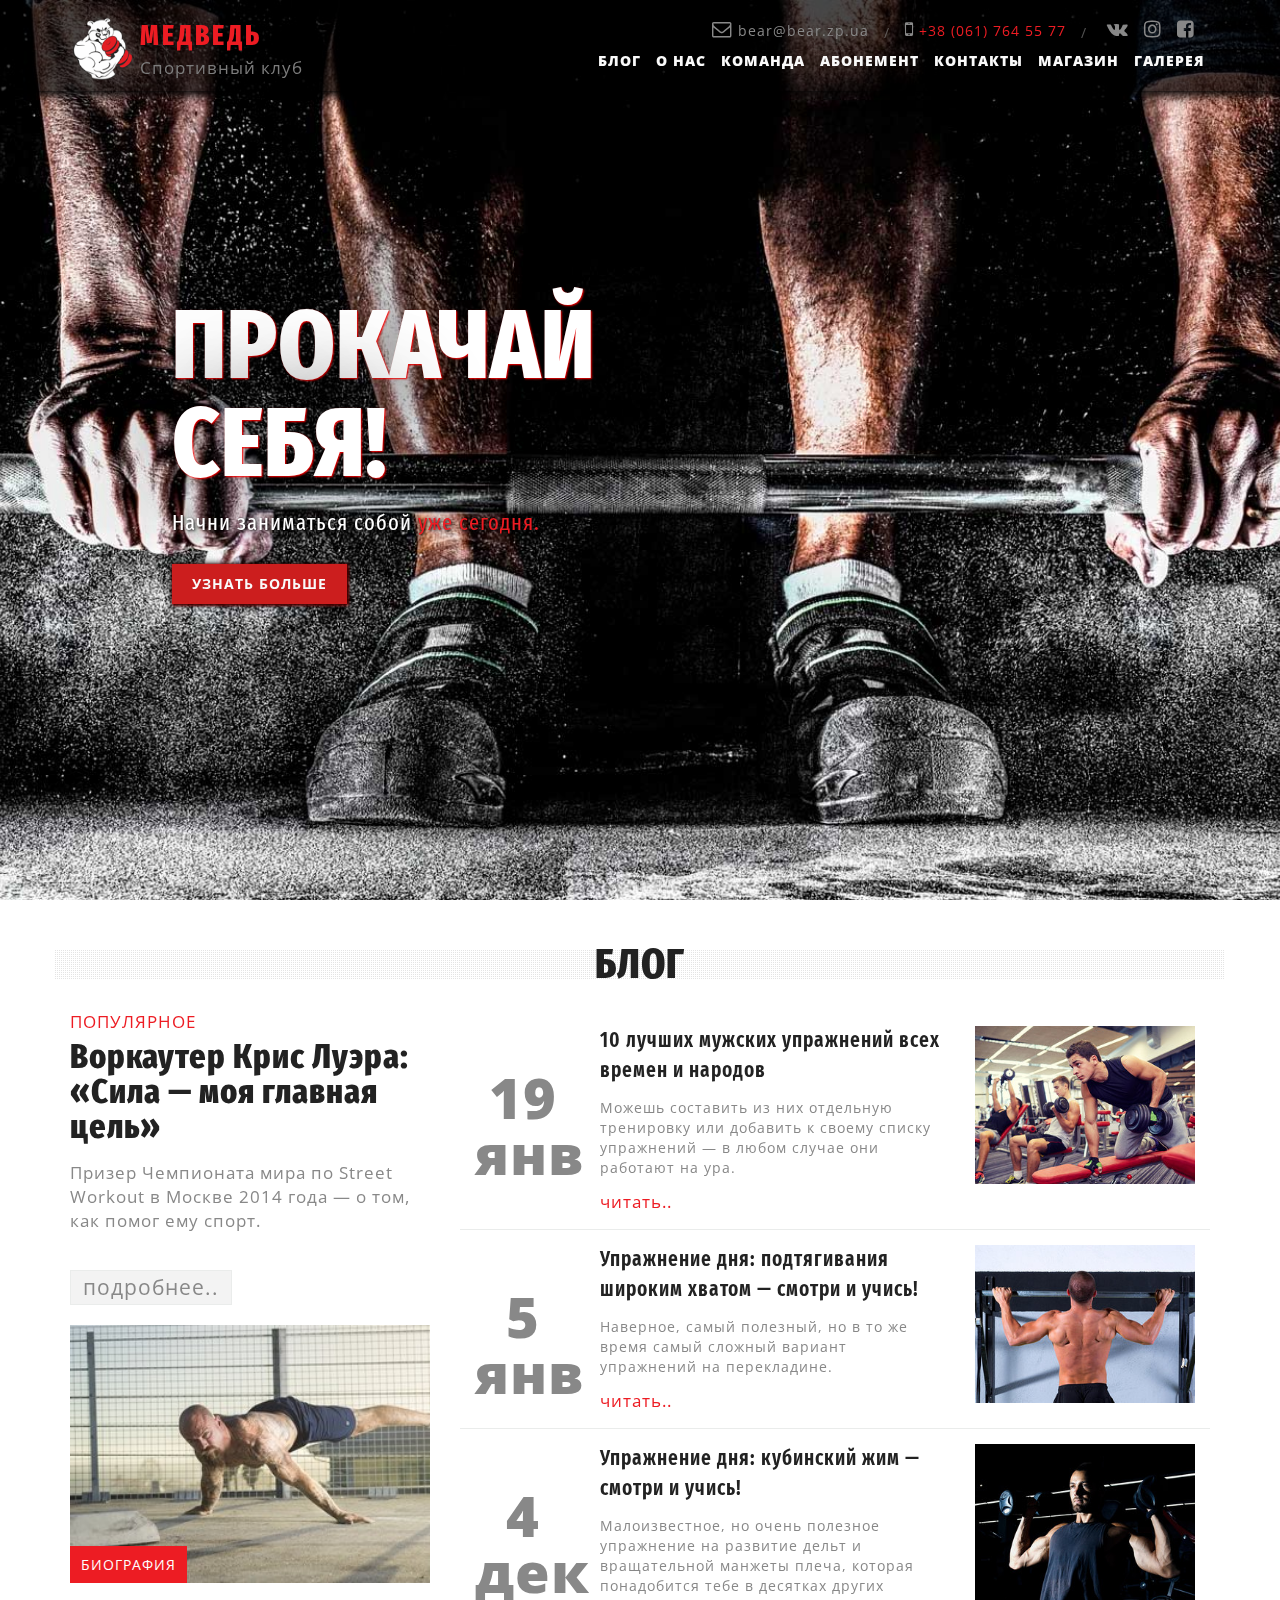
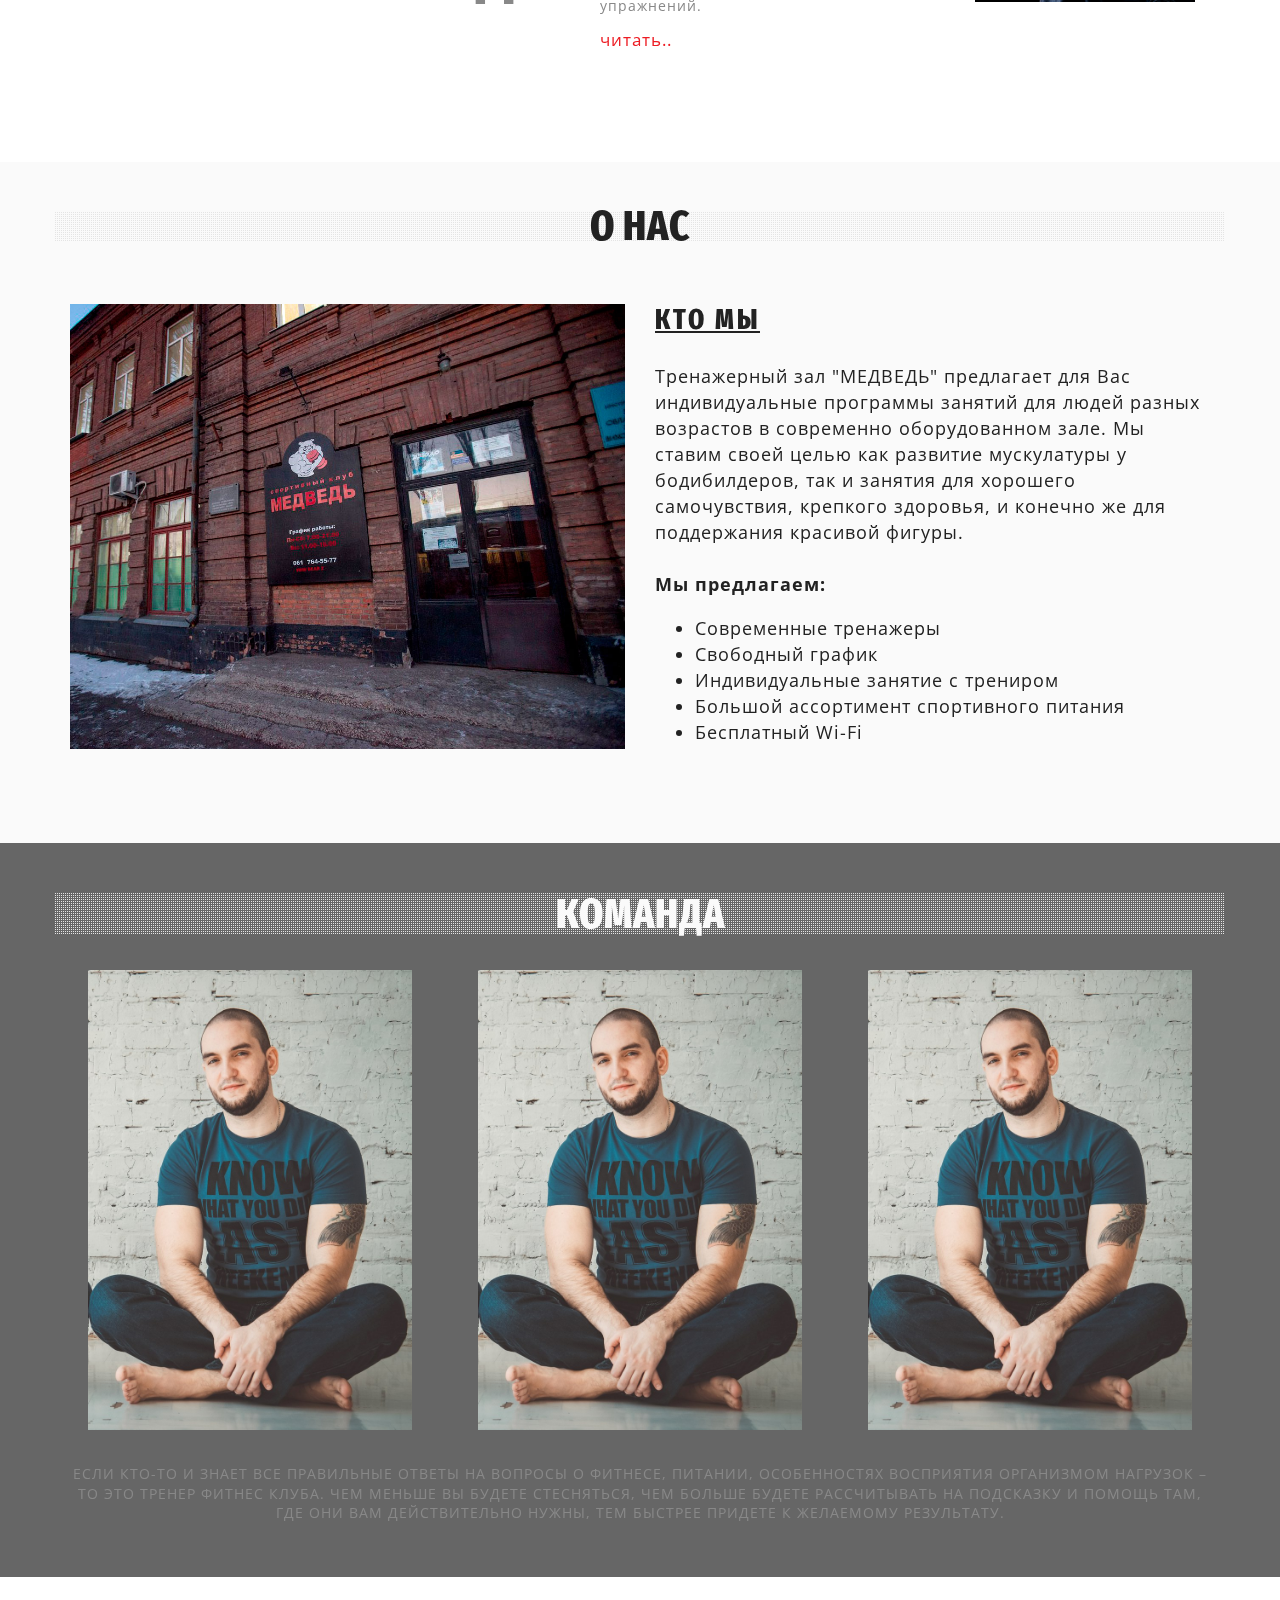
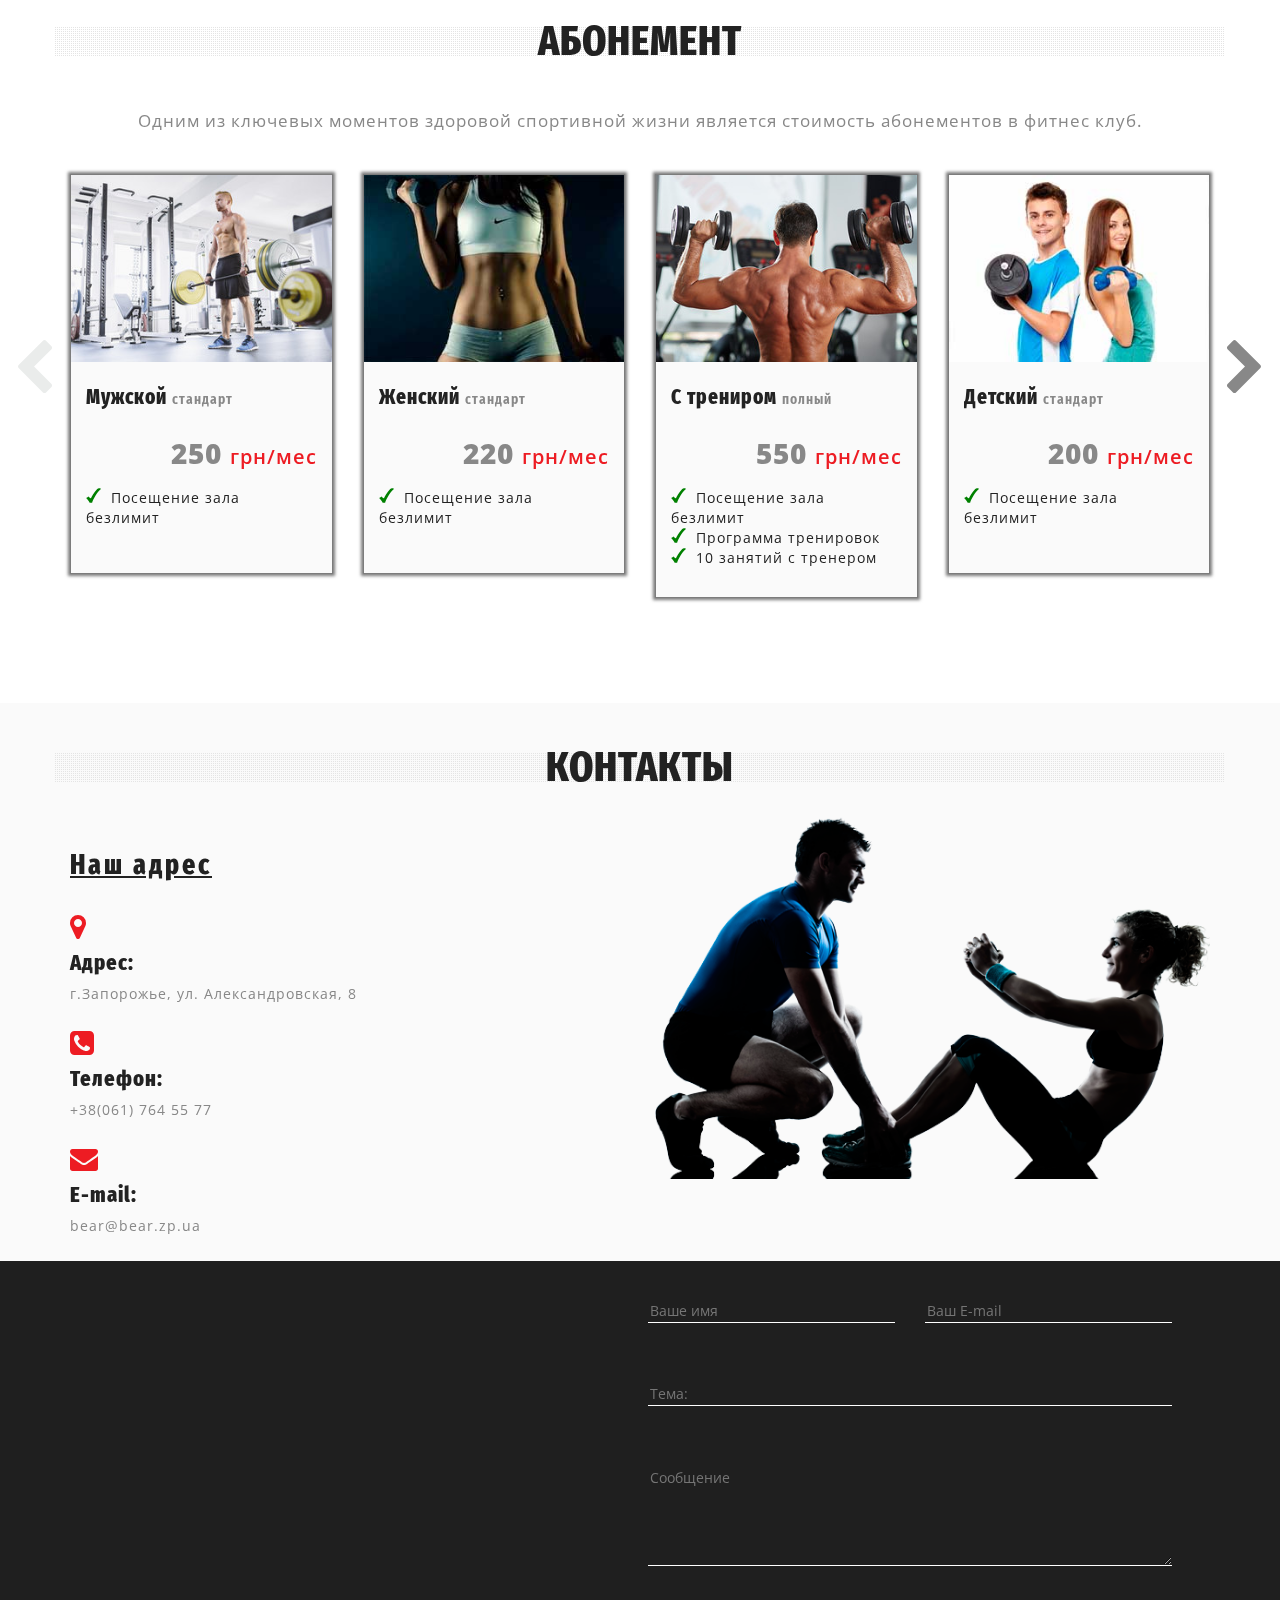
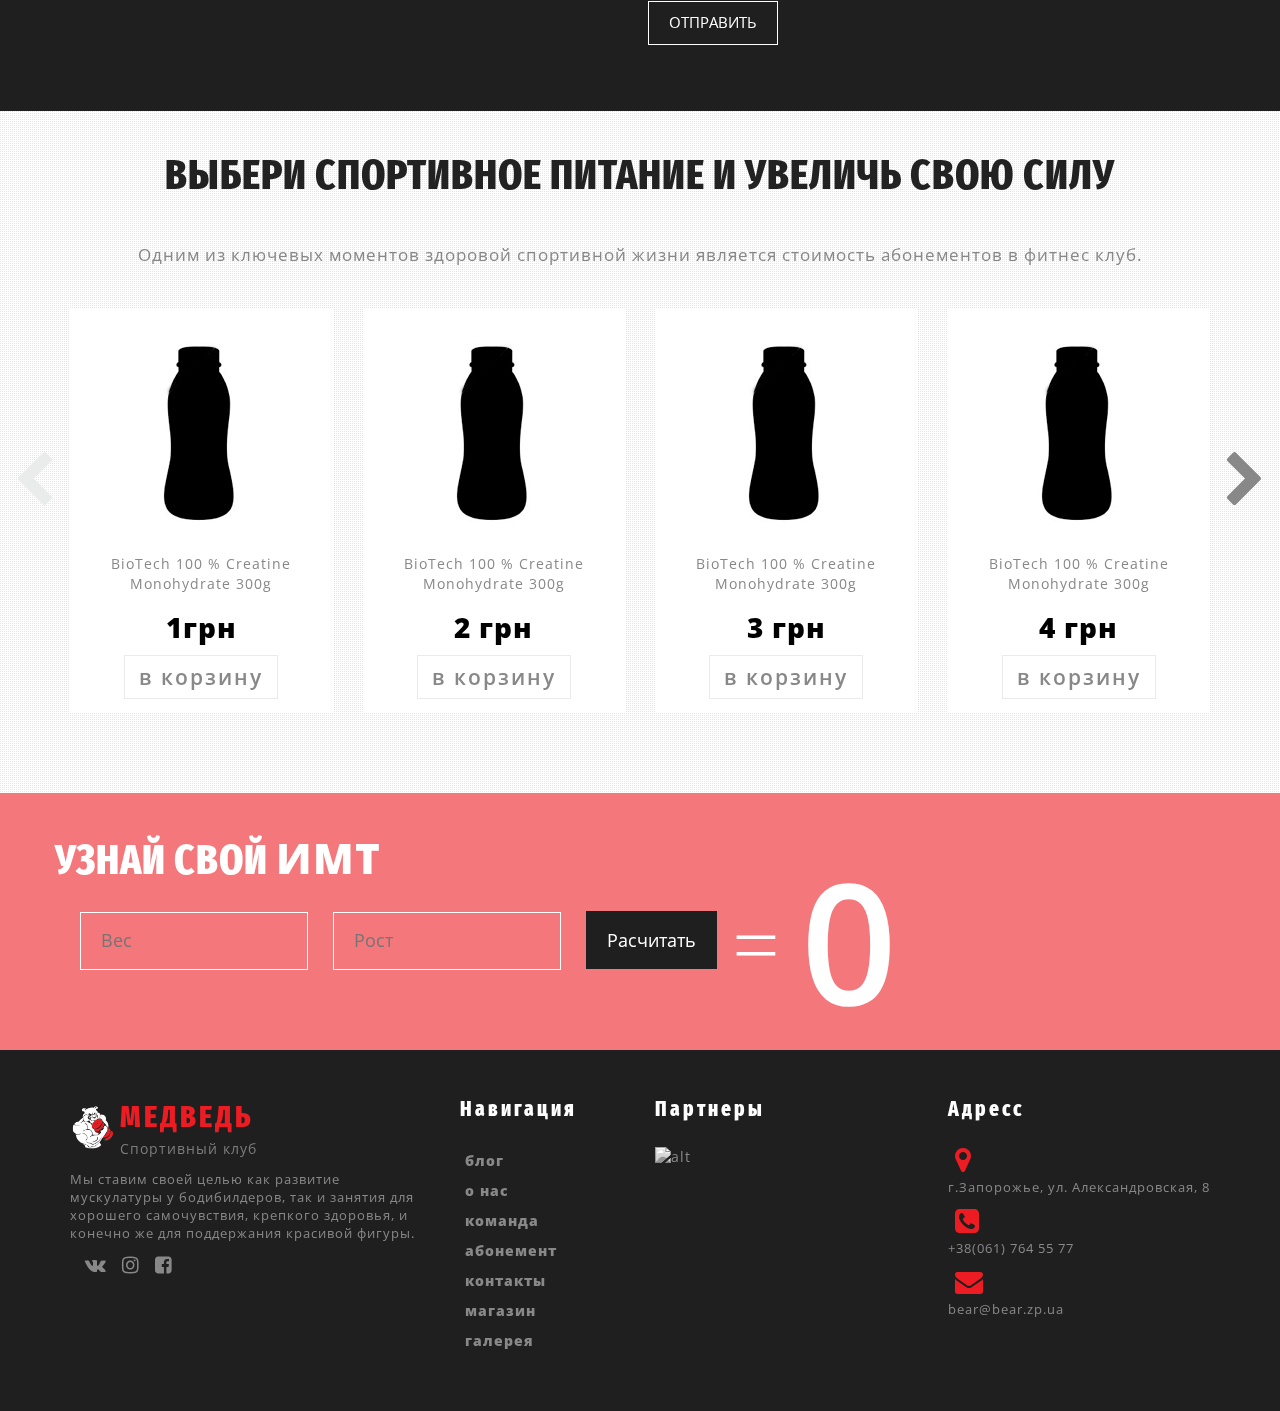
==== commit c5d4ae49: "fix slide down menu" ====
--- a/gym/index.html
+++ b/gym/index.html
@@ -8,7 +8,7 @@
 	<link rel="shortcut icon" href="favicon.ico" />
 	<!-- Vendor stylesheets -->
 	<link rel="stylesheet" href="css/font-awesome.min.css" />
-	<link rel="stylesheet" href="css/animate.min.css" />
+	<!-- <link rel="stylesheet" href="css/animate.min.css" /> -->
 	<link rel="stylesheet" href="css/bootstrap.min.css" />
 	<!-- Custom stylesheets -->
 	<link rel="stylesheet" href="css/fonts.css" />
@@ -25,11 +25,10 @@
 					<div class="brand">
 						<a href="#" class="brand-logo">
 							<img src="img/header2-min.png" alt="Logo Bear">
-						
-						<div class="brand-caption">
-							<h1 class="name">Медведь</h1>
-							<p class="descr">Спортивный клуб</p>
-						</div>
+							<div class="brand-caption">
+								<h1 class="name">Медведь</h1>
+								<p class="descr">Спортивный клуб</p>
+							</div>
 						</a>
 					</div>
 					</div>
@@ -71,7 +70,7 @@
 			</div><!--END .container -->
 </div><!--END .main-header -->
 
-	<div class="hero parallax-window" data-parallax="scroll" data-image-src="img/hero1.jpg">
+	<div class="hero parallax-window" data-parallax="scroll" data-image-src="img/hero2.jpg">
 		
 		<div class="container">
 			<div class="row">
--- a/gym/css/fonts.css
+++ b/gym/css/fonts.css
@@ -1,25 +1,3 @@
-@import url("https://fonts.googleapis.com/css?family=Fira+Sans+Extra+Condensed:300,400,800|Open+Sans&subset=cyrillic");
-body,
-p,
-a {
-  font-family: "Open Sans", sans-serif; }
+@import url("https://fonts.googleapis.com/css?family=Fira+Sans+Extra+Condensed:300,400,800|Open+Sans&subset=cyrillic");body,p,a{font-family:"Open Sans",sans-serif}h1,h2,h3,h4,h5,h6{font-family:"Fira Sans Extra Condensed",sans-serif;font-weight:800}
 
-h1,
-h2,
-h3,
-h4,
-h5,
-h6,
-.button-more,
-.featured-label,
-.price p,
-a.add-cart,
-.s_caption a,
-#result{
-  font-family: "Fira Sans Extra Condensed", sans-serif;
-  /*font-weight: 800; */
-}
-.workout-list-item .date p {
-	  font-family: "Fira Sans Extra Condensed", sans-serif;
-}
-/*# sourceMappingURL=fonts.css.map */
+/*# sourceMappingURL=fonts.css.map */--- a/gym/css/main.css
+++ b/gym/css/main.css
@@ -1,625 +1,3 @@
-body {
-  font-weight: normal;
-  font-size: 14px;
-  min-width: 320px;
-  position: relative;
-  line-height: 1.42857;
-  -webkit-font-smoothing: antialised; }
+body{font-weight:normal;font-size:14px;min-width:320px;position:relative;line-height:1.42857;-webkit-font-smoothing:antialised}body input:focus:required:invalid,body textarea:focus:required:invalid{color:red}body input:required:valid,body textarea:required:valid{color:green}.hidden{display:none}section{padding:50px 0 80px}.s_caption{background:url("../img/capt_bg.png") repeat;display:block;font-weight:bold;font-size:2em;line-height:2em;padding:0;margin:0 0 35px 0;text-transform:uppercase;text-align:center}.s_caption h2{margin:0;padding:0;line-height:0.7em}.button-more{font-weight:400;text-transform:lowercase;display:inline-block;padding:6px 12px;margin:20px 0;line-height:1em;font-size:1.5em;-webkit-transition:0.3s all ease;transition:0.3s all ease}.hero{position:relative}.main-header{box-shadow:0 -5px 10px 10px #000;position:absolute;z-index:1;top:0;left:0;right:0}.main-header header{padding-top:15px}.brand{width:100%}.brand-logo:hover{text-decoration:none}.brand-logo img{width:65px;height:65px}.brand-caption,.brand-logo{display:inline-block;text-align:left;vertical-align:middle}.brand-caption p,.brand-caption h1,.brand-logo p,.brand-logo h1{padding:0;margin:0}.name{text-transform:uppercase;letter-spacing:4px;margin:0;padding:0}.social,.email,.phone{padding:0;margin:0;display:inline-block;text-align:right;vertical-align:middle}.nav-wrap{text-align:right}.nav{padding:0;margin:5px 0;display:inline-block;padding-bottom:15px}.nav li{display:inline-block;text-transform:uppercase;list-style:none}.nav li a{padding:5px;font-weight:800}.nav-wrap,.contacts{padding:0;margin:0}.phone,.email{padding:5px 10px}.phone i,.email i{margin-right:5px}.social{margin:0 10px}.social a{padding:5px 5px}.social i:hover{-webkit-transform:scale(1.2, 1.2);-ms-transform:scale(1.2, 1.2);transform:scale(1.2, 1.2)}.fa{font-size:1.4em}.slash{vertical-align:sub}.nav-wrap .mob-menu{opacity:1;visibility:visible;display:block;position:fixed;background-color:rgba(0,0,0,0.7);top:0;left:0;right:0;bottom:0;text-align:center}.nav-wrap .mob-menu .nav{-webkit-transition:all 0.6s ease-in-out;transition:all 0.6s ease-in-out;display:block}.nav-wrap .mob-menu .nav li,.nav-wrap .mob-menu .nav li a{display:block}.nav-wrap .mob-menu .nav a{margin:0 20px;padding:12px 0;letter-spacing:2px}.toggle-menu{width:60px;height:60px;right:5.5%;top:10px;position:fixed;display:block;border:none;z-index:2;background-color:rgba(0,0,0,0.9)}.dispblock{position:fixed}.dispblock nav{-webkit-transition:all 0.5s ease-in-out;transition:all 0.5s ease-in-out}.dispblock header{padding:5px 0 0}.dispblock .top-menu{padding-top:10px}.dispblock .contacts{display:none}.dispblock .brand-logo{font-size:0.7em}.dispblock .brand-logo img{-webkit-transition:all 0.3s ease-in-out;transition:all 0.3s ease-in-out;width:45px;height:45px}.sandwich{width:40px;height:40px;position:absolute;top:20px;bottom:0;left:0;right:0;margin:auto;z-index:3}.sw-topper{position:relative;top:0;width:40px;height:3px;background:#fff;border:none;border-radius:4px 4px 4px 4px;-webkit-transition:-webkit-transform 0.5s,top 0.2s;transition:transform 0.5s,top 0.2s}.sw-bottom{position:relative;width:40px;height:3px;top:6px;background:#fff;border:none;border-radius:4px 4px 4px 4px;-webkit-transition:-webkit-transform 0.5s,top 0.2s;transition:transform 0.5s,top 0.2s;-webkit-transition-delay:0.2s,0s;transition-delay:0.2s,0s}.sw-footer{position:relative;width:40px;height:3px;top:12px;background:#fff;border:none;border-radius:4px 4px 4px 4px;-webkit-transition:all 0.5s;transition:all 0.5s;-webkit-transition-delay:0.1s;transition-delay:0.1s}.sandwich.active .sw-topper{top:9px;-webkit-transform:rotate(140deg);-ms-transform:rotate(140deg);transform:rotate(140deg)}.sandwich.active .sw-bottom{top:6px;-webkit-transform:rotate(-140deg);-ms-transform:rotate(-140deg);transform:rotate(-140deg)}.sandwich.active .sw-footer{opacity:0;top:0;-webkit-transform:rotate(180deg);-ms-transform:rotate(180deg);transform:rotate(180deg)}.slide{display:table;width:100%;height:100%;position:absolute;top:0;left:0}.slide-row{display:table-row}.slide-cell{display:table-cell;text-align:left;vertical-align:middle}.slide-text{width:50%;margin-left:10%;display:inline-block;-webkit-transition:all 1s ease;transition:all 1s ease}.slide-text h1{font-weight:800;line-height:1em;font-size:7em;margin:0;text-transform:uppercase;text-shadow:1px 1px 2px red,0 0 1em #000}.slide-text p{font-size:1.6em;margin:15px 0 25px;text-shadow:1px 1px 3px #000,0 0 1em #000}.button{display:inline-block;padding:10px 20px;text-decoration:none;font-weight:bold;text-transform:uppercase;-webkit-transition:all 0.1s ease-in-out;transition:all 0.1s ease-in-out;box-shadow:1px 1px 3px #000,1px 1px 0.2em red,0 0 0.5em #000}.button:hover,.button:focus{text-decoration:none}.featured .featured-label{font-size:1.2em;line-height:1em;font-weight:400;text-transform:uppercase;margin:0}.featured h3{font-size:2.5em;line-height:1em;margin:8px 0}.featured .excerpt{font-size:1.2em}.img-wrap{position:relative}.img-wrap img{display:block;position:relative;width:100%;height:auto}.img-wrap .sub-cat{display:block;text-transform:uppercase;position:absolute;bottom:0;padding:2.5% 3% 2.3%;-webkit-transition:0.3s all ease-in-out;transition:0.3s all ease-in-out}.workout-list-item{margin:12px 0 15px;border-bottom:1px solid #eaeceb;padding-bottom:15px}.workout-list-item .date p:first-child{padding-top:45%}.workout-list-item .date p{font-size:4em;font-weight:800;line-height:1;padding:0;margin:0;text-align:center}.workout-list-item .content h3{font-size:1.5em;font-weight:600;margin:0}.workout-list-item .content p{margin:12px 0}.workout-list-item .content .button-read{font-size:1.2em}.workout-list-item .sub-cat{opacity:0;visibility:hidden}.list .workout-list-item:last-child{border-bottom:none}.workout-list-item:hover .sub-cat{opacity:1;visibility:visible}.about-img img{width:100%;height:auto;margin-top:2em}.about h2{font-size:2em;text-transform:uppercase;letter-spacing:3px;text-decoration:underline}.about p{font-size:1.3em}.about ul{font-size:1.3em}.s_stuff{padding-bottom:40px}.stuff{text-align:center;text-transform:uppercase}.stuff h2{font-size:2em}.person{position:relative;height:auto}.person:hover .person-caption{visibility:visible;opacity:1}.person img{display:block;margin:0 auto;position:relative;width:90%;height:auto}.person-caption{-webkit-transition:all 0.9s ease-in-out;transition:all 0.9s ease-in-out;visibility:hidden;opacity:0;display:block;position:relative;top:-120px;height:120px;width:90%;font-size:1.5em;padding-top:12px;margin:0 auto -100px}.person-caption h3,.person-caption p{margin:0;padding:0;text-align:center}.person-caption h3{font-weight:300;letter-spacing:3px}.person-caption p{font-weight:bold}.personal-soc{text-align:center}.personal-soc a{font-size:0.7em;margin:0 5px}.s_subscription{position:relative}.sub_caption{text-align:center;margin-bottom:25px;font-size:1.2em}.subscription-item{position:relative;min-height:400px;margin-bottom:25px;-webkit-transition:all 0.3s ease-in-out;transition:all 0.3s ease-in-out}.subscription-item:hover{-webkit-transform:scale(1.1);-ms-transform:scale(1.1);transform:scale(1.1)}.subscription-item img{width:100%;height:auto;padding:0}.subscription-item .subs-caption{padding:0 15px 15px}.subscription-item .subs-caption h3{font-size:1.5em}.subscription-item .subs-caption ul,.subscription-item .subs-caption li{list-style:none;padding:0;margin:0}.subscription-item .subs-caption ul li:before{content:"  ";background:url(../img/check.svg) no-repeat;background-size:contain;margin-right:10px;width:15px;height:15px;display:inline-block}.subscription-item .price{text-align:right}.subscription-item .price p{font-weight:800;font-size:2em;padding:0;margin:0}.sub{font-size:0.7em;font-weight:600}.s_contacts{padding-bottom:0}.s_contacts h3{font-size:2em;text-decoration:underline;letter-spacing:3px}.s_contacts img{width:100%;height:auto}.contact-box{margin-bottom:25px}.contact-box i{font-size:2em}.contact-box h4{font-size:1.6em;margin:0;padding:5px 0}.contact-box p{margin:0;padding:0}.map-container{width:100%}.map-container iframe{width:100%;display:block;pointer-events:none;position:relative}.map-container iframe.clicked{pointer-events:auto}.map{position:relative;width:100%;min-height:450px;margin:0;padding:0}.dark-bg{padding-left:0}.get-in-toch-form label label{display:none}.get-in-toch-form input,.get-in-toch-form textarea{float:left}.get-in-toch-form .submit{padding:10px 20px;text-transform:uppercase;font-size:1.1em}input[name='name'],input[name='email']{margin:25px 0 35px;width:40%;margin-right:5%}input[name='subject'],textarea[name='message']{width:85%;margin:25px 0 35px}textarea[name='message']{min-height:100px}.s_shop{background:url("../img/capt_bg.png") repeat;position:relative}.s_shop .s_caption{background:none}.shop-item{position:relative;-webkit-transition:top 1s ease;transition:top 1s ease;padding:10px 5px 20px;text-align:center;-webkit-transition:all 0.3s ease-in-out;transition:all 0.3s ease-in-out}.shop-item:hover{-webkit-transform:scale(1.1);-ms-transform:scale(1.1);transform:scale(1.1)}.shop-item img{max-width:100%;height:auto;margin:20px auto;display:block}.shop-item .price p{font-weight:800;font-size:2em;margin:5px 0 15px}.shop-item a.add-cart{font-weight:600;letter-spacing:2px;font-size:1.5em;text-transform:lowercase;padding:7px 14px}.prev,.next{position:absolute;top:50%;font-size:3em}.next{right:1%}.prev{left:1%}.s_bmi .s_caption{background:none;text-align:left}.s_bmi form{display:inline}.s_bmi select,.s_bmi input,.s_bmi button{font-size:1.3em;display:inline;padding:15px 20px;margin:0 10px}.s_bmi input{width:20%}.result{font-size:6em;line-height:0;display:inline;margin:0;vertical-align:middle;font-weight:300}#result{position:absolute;top:50%;font-weight:600;font-size:12em;line-height:0;display:inline;margin:0 0 0 20px;vertical-align:middle}.main-footer{padding:45px 0 35px;margin:0}.main-footer p{font-size:0.9em}.main-footer h3{letter-spacing:3px;font-size:1.5em;margin-top:0}.main-footer .brand-logo img{width:45px;height:45px}.main-footer .brand-caption{font-size:1.1em}.main-footer .contact-box{margin-bottom:10px}.main-footer .contact-box i{margin:0 0 5px 7px}.main-footer .contact-box h4{display:none}.footer-menu ul,.footer-menu li,.footer-menu a{display:block}.footer-menu a{text-transform:lowercase}.partners img{-webkit-filter:grayscale(100%);filter:grayscale(100%);-webkit-transition:all 0.3s ease-in-out;transition:all 0.3s ease-in-out}.partners img:hover{-webkit-filter:none;filter:none}
 
-body input:focus:required:invalid,
-body textarea:focus:required:invalid {
-  color: red; }
-
-body input:required:valid,
-body textarea:required:valid {
-  color: green; }
-
-.hidden {
-  display: none; }
-
-section {
-  padding: 50px 0 80px; }
-
-.s_caption {
-  background: url("../img/capt_bg.png") repeat;
-  display: block;
-  font-weight: bold;
-  font-size: 2em;
-  line-height: 2em;
-  padding: 0;
-  margin: 0 0 35px 0;
-  text-transform: uppercase;
-  text-align: center; }
-  .s_caption h2 {
-    margin: 0;
-    padding: 0;
-    line-height: 0.7em; }
-
-.button-more {
-  font-weight: 400;
-  text-transform: lowercase;
-  display: inline-block;
-  padding: 6px 12px;
-  margin: 20px 0;
-  line-height: 1em;
-  font-size: 1.5em;
-  transition: 0.3s all ease; }
-
-.hero {
-  position: relative; }
-
-.main-header {
-  box-shadow: 0 -5px 10px 10px #000;
-  position: absolute;
-  z-index: 1;
-  top: 0;
-  left: 0;
-  right: 0; }
-  .main-header header {
-    padding-top: 15px; }
-
-.brand {
-  width: 100%; }
-
-.brand-logo:hover {
-  text-decoration: none; }
-.brand-logo img {
-  width: 65px;
-  height: 65px; }
-
-.brand-caption,
-.brand-logo {
-  display: inline-block;
-  text-align: left;
-  vertical-align: middle; }
-  .brand-caption p,
-  .brand-caption h1,
-  .brand-logo p,
-  .brand-logo h1 {
-    padding: 0;
-    margin: 0; }
-
-.name {
-  text-transform: uppercase;
-  letter-spacing: 4px;
-  margin: 0;
-  padding: 0; }
-
-.social,
-.email,
-.phone {
-  padding: 0;
-  margin: 0;
-  display: inline-block;
-  text-align: right;
-  vertical-align: middle; }
-
-.nav-wrap {
-  text-align: right; }
-
-.nav {
-  padding: 0;
-  margin: 5px 0;
-  display: inline-block;
-  padding-bottom: 15px; }
-  .nav li {
-    display: inline-block;
-    text-transform: uppercase;
-    list-style: none; }
-    .nav li a {
-      padding: 5px;
-      font-weight: 800; }
-
-.nav-wrap,
-.contacts {
-  padding: 0;
-  margin: 0; }
-
-.phone,
-.email {
-  padding: 5px 10px; }
-  .phone i,
-  .email i {
-    margin-right: 5px; }
-
-.social {
-  margin: 0 10px; }
-  .social a {
-    padding: 5px 5px; }
-  .social i:hover {
-    transform: scale(1.2, 1.2); }
-
-.fa {
-  font-size: 1.4em; }
-
-.slash {
-  vertical-align: sub; }
-
-/*=====MOBILE MENU===== */
-.nav-wrap .mob-menu {
-  opacity: 1;
-  visibility: visible;
-  display: block;
-  position: fixed;
-  background-color: rgba(0, 0, 0, 0.7);
-  top: 0;
-  left: 0;
-  right: 0;
-  bottom: 0;
-  text-align: center; }
-  .nav-wrap .mob-menu .nav {
-    transition: all 0.6s ease-in-out;
-    display: block; }
-    .nav-wrap .mob-menu .nav li,
-    .nav-wrap .mob-menu .nav li a {
-      display: block; }
-    .nav-wrap .mob-menu .nav a {
-      margin: 0 20px;
-      padding: 12px 0;
-      letter-spacing: 2px; }
-
-/*=============SANDWICH BUTTON============= */
-.toggle-menu {
-  width: 60px;
-  height: 60px;
-  right: 5.5%;
-  top: 10px;
-  position: fixed;
-  display: block;
-  border: none;
-  z-index: 2;
-  background-color: rgba(0, 0, 0, 0.9); }
-
-.dispblock {
-  display: block !important; }
-
-.sandwich {
-  width: 40px;
-  height: 40px;
-  position: absolute;
-  top: 20px;
-  bottom: 0;
-  left: 0;
-  right: 0;
-  margin: auto;
-  z-index: 3; }
-
-.sw-topper {
-  position: relative;
-  top: 0;
-  width: 40px;
-  height: 3px;
-  background: white;
-  border: none;
-  border-radius: 4px 4px 4px 4px;
-  transition: transform 0.5s, top 0.2s; }
-
-.sw-bottom {
-  position: relative;
-  width: 40px;
-  height: 3px;
-  top: 6px;
-  background: white;
-  border: none;
-  border-radius: 4px 4px 4px 4px;
-  transition: transform 0.5s, top 0.2s;
-  transition-delay: 0.2s, 0s; }
-
-.sw-footer {
-  position: relative;
-  width: 40px;
-  height: 3px;
-  top: 12px;
-  background: white;
-  border: none;
-  border-radius: 4px 4px 4px 4px;
-  transition: all 0.5s;
-  transition-delay: 0.1s; }
-
-.sandwich.active .sw-topper {
-  top: 9px;
-  transform: rotate(140deg); }
-.sandwich.active .sw-bottom {
-  top: 6px;
-  transform: rotate(-140deg); }
-.sandwich.active .sw-footer {
-  opacity: 0;
-  top: 0;
-  transform: rotate(180deg); }
-
-.slide {
-  display: table;
-  width: 100%;
-  height: 100%;
-  position: absolute;
-  top: 0;
-  left: 0; }
-
-.slide-row {
-  display: table-row; }
-
-.slide-cell {
-  display: table-cell;
-  text-align: left;
-  vertical-align: middle; }
-
-.slide-text {
-  width: 50%;
-  margin-left: 10%;
-  display: inline-block;
-  transition: all 1s ease; }
-  .slide-text h1 {
-    font-weight: 800;
-    line-height: 1em;
-    font-size: 7em;
-    margin: 0;
-    text-transform: uppercase;
-    text-shadow: 1px 1px 2px red, 0 0 1em black; }
-  .slide-text p {
-    font-size: 1.6em;
-    margin: 15px 0 25px;
-    text-shadow: 1px 1px 3px black, 0 0 1em black; }
-
-.button {
-  display: inline-block;
-  padding: 10px 20px;
-  text-decoration: none;
-  font-weight: bold;
-  text-transform: uppercase;
-  transition: all 0.1s ease-in-out;
-  box-shadow: 1px 1px 3px black, 1px 1px 0.2em red, 0 0 0.5em black; }
-  .button:hover, .button:focus {
-    text-decoration: none; }
-
-.featured .featured-label {
-  font-size: 1.2em;
-  line-height: 1em;
-  font-weight: 400;
-  text-transform: uppercase;
-  margin: 0; }
-.featured h3 {
-  font-size: 2.5em;
-  line-height: 1em;
-  margin: 8px 0; }
-.featured .excerpt {
-  font-size: 1.2em; }
-
-.img-wrap {
-  position: relative; }
-  .img-wrap img {
-    display: block;
-    position: relative;
-    width: 100%;
-    height: auto; }
-  .img-wrap .sub-cat {
-    display: block;
-    text-transform: uppercase;
-    position: absolute;
-    bottom: 0;
-    padding: 2.5% 3% 2.3%;
-    transition: 0.3s all ease-in-out; }
-
-.workout-list-item {
-  margin: 12px 0 15px;
-  border-bottom: 1px solid #eaeceb;
-  padding-bottom: 15px; }
-  .workout-list-item .date p:first-child {
-    padding-top: 45%; }
-  .workout-list-item .date p {
-    font-size: 4em;
-    font-weight: 800;
-    line-height: 1;
-    padding: 0;
-    margin: 0;
-    text-align: center; }
-  .workout-list-item .content h3 {
-    font-size: 1.5em;
-    font-weight: 600;
-    margin: 0; }
-  .workout-list-item .content p {
-    margin: 12px 0; }
-  .workout-list-item .content .button-read {
-    font-size: 1.2em; }
-  .workout-list-item .sub-cat {
-    opacity: 0;
-    visibility: hidden; }
-
-.list .workout-list-item:last-child {
-  border-bottom: none; }
-
-.workout-list-item:hover .sub-cat {
-  opacity: 1;
-  visibility: visible; }
-
-.about-img img {
-  width: 100%;
-  height: auto;
-  margin-top: 2em; }
-
-.about h2 {
-  font-size: 2em;
-  text-transform: uppercase;
-  letter-spacing: 3px;
-  text-decoration: underline; }
-.about p {
-  font-size: 1.3em; }
-.about ul {
-  font-size: 1.3em; }
-
-.s_stuff {
-  padding-bottom: 40px; }
-
-.stuff {
-  text-align: center;
-  text-transform: uppercase; }
-  .stuff h2 {
-    font-size: 2em; }
-
-.person {
-  position: relative;
-  height: auto; }
-  .person:hover .person-caption {
-    visibility: visible;
-    opacity: 1; }
-  .person img {
-    display: block;
-    margin: 0 auto;
-    position: relative;
-    width: 90%;
-    height: auto; }
-
-.person-caption {
-  transition: all 0.9s ease-in-out;
-  visibility: hidden;
-  opacity: 0;
-  display: block;
-  position: relative;
-  top: -120px;
-  height: 120px;
-  width: 90%;
-  font-size: 1.5em;
-  padding-top: 12px;
-  margin: 0 auto -100px; }
-  .person-caption h3,
-  .person-caption p {
-    margin: 0;
-    padding: 0;
-    text-align: center; }
-  .person-caption h3 {
-    font-weight: 300;
-    letter-spacing: 3px; }
-  .person-caption p {
-    font-weight: bold; }
-
-.personal-soc {
-  text-align: center; }
-  .personal-soc a {
-    font-size: 0.7em;
-    margin: 0 5px; }
-
-.s_subscription {
-  position: relative; }
-
-.sub_caption {
-  text-align: center;
-  margin-bottom: 25px;
-  font-size: 1.2em; }
-
-.subscription-item {
-  position: relative;
-  min-height: 400px;
-  margin-bottom: 25px;
-  transition: all 0.3s ease-in-out; }
-  .subscription-item:hover {
-    transform: scale(1.1); }
-  .subscription-item img {
-    width: 100%;
-    height: auto;
-    padding: 0; }
-  .subscription-item .subs-caption {
-    padding: 0 15px 15px; }
-    .subscription-item .subs-caption h3 {
-      font-size: 1.5em; }
-    .subscription-item .subs-caption ul,
-    .subscription-item .subs-caption li {
-      list-style: none;
-      padding: 0;
-      margin: 0; }
-    .subscription-item .subs-caption ul li:before {
-      content: "  ";
-      background: url(../img/check.svg) no-repeat;
-      background-size: contain;
-      margin-right: 10px;
-      width: 15px;
-      height: 15px;
-      display: inline-block; }
-  .subscription-item .price {
-    text-align: right; }
-    .subscription-item .price p {
-      font-weight: 800;
-      font-size: 2em;
-      padding: 0;
-      margin: 0; }
-
-.sub {
-  font-size: 0.7em;
-  font-weight: 600; }
-
-.s_contacts {
-  padding-bottom: 0; }
-  .s_contacts h3 {
-    font-size: 2em;
-    text-decoration: underline;
-    letter-spacing: 3px; }
-  .s_contacts img {
-    width: 100%;
-    height: auto; }
-
-.contact-box {
-  margin-bottom: 25px; }
-  .contact-box i {
-    font-size: 2em; }
-  .contact-box h4 {
-    font-size: 1.6em;
-    margin: 0;
-    padding: 5px 0; }
-  .contact-box p {
-    margin: 0;
-    padding: 0; }
-
-.map-container {
-  width: 100%; }
-
-.map-container iframe {
-  width: 100%;
-  display: block;
-  pointer-events: none;
-  position: relative; }
-
-.map-container iframe.clicked {
-  pointer-events: auto; }
-
-.map {
-  position: relative;
-  width: 100%;
-  min-height: 450px;
-  margin: 0;
-  padding: 0; }
-
-.dark-bg {
-  padding-left: 0; }
-
-.get-in-toch-form label label {
-  display: none; }
-.get-in-toch-form input,
-.get-in-toch-form textarea {
-  float: left; }
-.get-in-toch-form .submit {
-  padding: 10px 20px;
-  text-transform: uppercase;
-  font-size: 1.1em; }
-
-input[name='name'],
-input[name='email'] {
-  margin: 25px 0 35px;
-  width: 40%;
-  margin-right: 5%; }
-
-input[name='subject'],
-textarea[name='message'] {
-  width: 85%;
-  margin: 25px 0 35px; }
-
-textarea[name='message'] {
-  min-height: 100px; }
-
-.s_shop {
-  background: url("../img/capt_bg.png") repeat;
-  position: relative; }
-  .s_shop .s_caption {
-    background: none; }
-
-.shop-item {
-  position: relative;
-  transition: top 1s ease;
-  padding: 10px 5px 20px;
-  text-align: center;
-  transition: all 0.3s ease-in-out; }
-  .shop-item:hover {
-    transform: scale(1.1); }
-  .shop-item img {
-    max-width: 100%;
-    height: auto;
-    margin: 20px auto;
-    display: block; }
-  .shop-item .price p {
-    font-weight: 800;
-    font-size: 2em;
-    margin: 5px 0 15px; }
-  .shop-item a.add-cart {
-    font-weight: 600;
-    letter-spacing: 2px;
-    font-size: 1.5em;
-    text-transform: lowercase;
-    padding: 7px 14px; }
-
-.prev,
-.next {
-  position: absolute;
-  top: 50%;
-  font-size: 3em; }
-
-.next {
-  right: 1%; }
-
-.prev {
-  left: 1%; }
-
-.s_bmi .s_caption {
-  background: none;
-  text-align: left; }
-.s_bmi form {
-  display: inline; }
-.s_bmi select,
-.s_bmi input,
-.s_bmi button {
-  font-size: 1.3em;
-  display: inline;
-  padding: 15px 20px;
-  margin: 0 10px; }
-.s_bmi input {
-  width: 20%; }
-
-.result {
-  font-size: 6em;
-  line-height: 0;
-  display: inline;
-  margin: 0;
-  vertical-align: middle;
-  font-weight: 300; }
-
-#result {
-  position: absolute;
-  top: 50%;
-  font-weight: 600;
-  font-size: 12em;
-  line-height: 0;
-  display: inline;
-  margin: 0 0 0 20px;
-  vertical-align: middle; }
-
-.main-footer {
-  padding: 45px 0 35px;
-  margin: 0; }
-  .main-footer p {
-    font-size: 0.9em; }
-  .main-footer h3 {
-    letter-spacing: 3px;
-    font-size: 1.5em;
-    margin-top: 0; }
-  .main-footer .brand-logo img {
-    width: 45px;
-    height: 45px; }
-  .main-footer .brand-caption {
-    font-size: 1.1em; }
-  .main-footer .contact-box {
-    margin-bottom: 10px; }
-    .main-footer .contact-box i {
-      margin: 0 0 5px 7px; }
-    .main-footer .contact-box h4 {
-      display: none; }
-
-.footer-menu ul,
-.footer-menu li,
-.footer-menu a {
-  display: block; }
-.footer-menu a {
-  text-transform: lowercase; }
-
-.partners img {
-  filter: grayscale(100%);
-  transition: all 0.3s ease-in-out; }
-  .partners img:hover {
-    filter: none; }
-
-/*# sourceMappingURL=main.css.map */
+/*# sourceMappingURL=main.css.map */--- a/gym/css/skins/red.css
+++ b/gym/css/skins/red.css
@@ -1,232 +1,3 @@
-body {
-  color: #222;
-  letter-spacing: 1px; }
+body{color:#222;letter-spacing:1px}a{color:#ed1c23}p{color:#888}h1,h2,h3,h4,h5,h6{color:#222}.color_element{color:#ed1c23}.color_bg{background-color:#ed1c23}.color_border{border-color:#ed1c23}.name{color:#ed1c23;letter-spacing:3px}.descr{color:#7c7c7c;font-size:1.2em}.main-header{background-color:rgba(0,0,0,0.7)}.main-header a{color:#FAFAFA}.social a{color:#888}.social i:hover{color:#ed1c23}.phone{color:#ed1c23}.phone .fa{color:#888}.slash{color:rgba(136,136,136,0.6)}.nav li a{-webkit-transition:all 0.3s ease-in-out;transition:all 0.3s ease-in-out}.nav li a:hover{text-decoration:none;background-color:#ed1c23}.main-color{color:#ed1c23}.slide h1{color:#fff}.slide p{font-family:"Fira Sans Extra Condensed",sans-serif;color:#fff;font-weight:400}.button{background-color:#cc1e1e;color:#FAFAFA}.button:hover,.button:focus{color:#fff;background-color:#ed1c23}.button-more{background-color:#f3f3f3;color:#888;border:1px solid #eaeceb}.button-more:hover,.button-more:focus{color:#ed1c23;border-color:#cc1e1e;text-decoration:none}.sub-cat{color:#fff;background-color:#ed1c23;text-decoration:none}.sub-cat:hover,.sub-cat:focus{color:#fff;background-color:#cc1e1e;text-decoration:none}.button-read:hover,.button-read:focus{color:#cc1e1e}.s_about{background-color:#FAFAFA}.s_about p{color:#222}.person-caption{background-color:rgba(0,0,0,0.6)}.person-caption h3,.person-caption p{color:#FAFAFA}.personal-soc a{color:#fff}.personal-soc a:hover{color:#ed1c23}.s_stuff{background-color:rgba(0,0,0,0.6)}.s_stuff .s_caption h2{color:#FAFAFA;line-height:1}.gray-color{color:#888}.subscription-item{border:1px solid #7c7c7c;background-color:#FAFAFA;box-shadow:0px 0px 3px 2px #7c7c7c}.subscription-item:hover{box-shadow:0px 0px 3px 2px #7c7c7c,2px 2px 3px 1px #ed1c23}.s_contacts{background-color:#FAFAFA}.contact-box i{color:#ed1c23}.get-in-toch{color:#fff}.dark-bg{background-color:#1f1f1f}.get-in-toch-form input,.get-in-toch-form textarea{background-color:transparent;border:none;border-bottom:1px solid #FFF}.get-in-toch-form .submit{color:#fff;border:1px solid #fff;background-color:transparent}.get-in-toch-form .submit:hover{color:#7878fb;border:1px solid #7878fb}.shop-item{background-color:#fff}.shop-item:hover{box-shadow:0px 0px 3px 2px #7c7c7c,2px 2px 3px 1px #ed1c23}.shop-item .price p{color:#000}.shop-item a.add-cart{color:#888;border:1px solid #eaeceb}.shop-item a.add-cart:hover{text-decoration:none;color:#000}.prev a,.next a{color:#888}.prev a:hover,.next a:hover{color:#ed1c23;text-shadow:1px 1px 5px #7c7c7c}.inactive a{color:#eaeceb}.inactive a:hover{text-shadow:none;color:#eaeceb}.s_bmi{background-color:rgba(237,28,35,0.6)}.s_bmi .s_caption h2{color:#fff}.s_bmi .s_caption a{color:#fff;text-decoration:none;-webkit-transition:all 0.5s ease;transition:all 0.5s ease}.s_bmi .s_caption a:hover{color:#222;letter-spacing:4px}.s_bmi select,.s_bmi input{border:1px solid #fff;background-color:transparent;color:#fff}.s_bmi select{-webkit-appearance:none;-moz-appearance:none;appearance:none}.s_bmi select option{background-color:#ed1c23;color:#fff}.s_bmi select option:hover{background-color:#fff}.s_bmi select option:focus,.s_bmi select option:active{background-color:#fff}.s_bmi button{background-color:#1f1f1f;border:1px solid #1f1f1f;color:#fff}.result,#result{color:#fff}.main-footer{background-color:#1f1f1f;color:#888}.main-footer a{color:#888}.main-footer h2,.main-footer h3{color:#fff}.main-footer .contact-box h4{color:#888}.footer-menu a:hover{color:#fff}
 
-a {
-  color: #ed1c23; }
-
-p {
-  color: #888; }
-
-h1,
-h2,
-h3,
-h4,
-h5,
-h6 {
-  color: #222; }
-
-.color_element {
-  color: #ed1c23; }
-
-.color_bg {
-  background-color: #ed1c23; }
-
-.color_border {
-  border-color: #ed1c23; }
-
-.name {
-  color: #ed1c23;
-  letter-spacing: 3px; }
-
-.descr {
-  color: #7c7c7c;
-  font-size: 1.2em; }
-
-.main-header {
-  background-color: rgba(0, 0, 0, 0.7); }
-  .main-header a {
-    color: #FAFAFA; }
-
-.social a {
-  color: #888; }
-.social i:hover {
-  color: #ed1c23; }
-
-.phone {
-  color: #ed1c23; }
-  .phone .fa {
-    color: #888; }
-
-.slash {
-  color: rgba(136, 136, 136, 0.6); }
-
-.nav li a {
-  transition: all 0.3s ease-in-out; }
-  .nav li a:hover {
-    text-decoration: none;
-    background-color: #ed1c23; }
-
-.main-color {
-  color: #ed1c23; }
-
-.slide h1 {
-  color: #fff; }
-.slide p {
-  font-family: "Fira Sans Extra Condensed", sans-serif;
-  color: #fff;
-  font-weight: 400; }
-
-.button {
-  background-color: #cc1e1e;
-  color: #FAFAFA; }
-  .button:hover, .button:focus {
-    color: #fff;
-    background-color: #ed1c23; }
-
-.button-more {
-  background-color: #f3f3f3;
-  color: #888;
-  border: 1px solid #eaeceb; }
-  .button-more:hover, .button-more:focus {
-    color: #ed1c23;
-    border-color: #cc1e1e;
-    text-decoration: none; }
-
-.sub-cat {
-  color: #fff;
-  background-color: #ed1c23;
-  text-decoration: none; }
-  .sub-cat:hover, .sub-cat:focus {
-    color: #fff;
-    background-color: #cc1e1e;
-    text-decoration: none; }
-
-.button-read:hover, .button-read:focus {
-  color: #cc1e1e; }
-
-.s_about {
-  background-color: #FAFAFA; }
-  .s_about p {
-    color: #222; }
-
-.person-caption {
-  background-color: rgba(0, 0, 0, 0.6); }
-  .person-caption h3,
-  .person-caption p {
-    color: #FAFAFA; }
-
-.personal-soc a {
-  color: #fff; }
-  .personal-soc a:hover {
-    color: #ed1c23; }
-
-.s_stuff {
-  background-color: rgba(0, 0, 0, 0.6); }
-  .s_stuff .s_caption h2 {
-    color: #FAFAFA;
-    line-height: 1; }
-
-.gray-color {
-  color: #888; }
-
-.subscription-item {
-  border: 1px solid #7c7c7c;
-  background-color: #FAFAFA;
-  box-shadow: 0px 0px 3px 2px #7c7c7c; }
-  .subscription-item:hover {
-    box-shadow: 0px 0px 3px 2px #7c7c7c, 2px 2px 3px 1px #ed1c23; }
-
-.s_contacts {
-  background-color: #FAFAFA; }
-
-.contact-box i {
-  color: #ed1c23; }
-
-.get-in-toch {
-  color: #fff; }
-
-.dark-bg {
-  background-color: #1f1f1f; }
-
-.get-in-toch-form input,
-.get-in-toch-form textarea {
-  background-color: transparent;
-  border: none;
-  border-bottom: 1px solid #FFF; }
-.get-in-toch-form .submit {
-  color: #fff;
-  border: 1px solid #fff;
-  background-color: transparent; }
-  .get-in-toch-form .submit:hover {
-    color: #7878fb;
-    border: 1px solid #7878fb; }
-
-.shop-item {
-  background-color: #fff; }
-  .shop-item:hover {
-    box-shadow: 0px 0px 3px 2px #7c7c7c, 2px 2px 3px 1px #ed1c23; }
-  .shop-item .price p {
-    color: #000; }
-  .shop-item a.add-cart {
-    color: #888;
-    border: 1px solid #eaeceb; }
-    .shop-item a.add-cart:hover {
-      text-decoration: none;
-      color: #000; }
-
-.prev a,
-.next a {
-  color: #888; }
-  .prev a:hover,
-  .next a:hover {
-    color: #ed1c23;
-    text-shadow: 1px 1px 5px #7c7c7c; }
-
-.inactive a {
-  color: #eaeceb; }
-  .inactive a:hover {
-    text-shadow: none;
-    color: #eaeceb; }
-
-.s_bmi {
-  background-color: rgba(237, 28, 35, 0.6); }
-  .s_bmi .s_caption h2 {
-    color: #fff; }
-  .s_bmi .s_caption a {
-    color: #fff;
-    text-decoration: none;
-    transition: all 0.5s ease; }
-    .s_bmi .s_caption a:hover {
-      color: #222;
-      letter-spacing: 4px; }
-  .s_bmi select,
-  .s_bmi input {
-    border: 1px solid #fff;
-    background-color: transparent;
-    color: #fff; }
-  .s_bmi select {
-    -webkit-appearance: none;
-    -moz-appearance: none;
-    appearance: none; }
-    .s_bmi select option {
-      background-color: #ed1c23;
-      color: #fff; }
-      .s_bmi select option:hover {
-        background-color: #fff; }
-      .s_bmi select option:focus, .s_bmi select option:active {
-        background-color: #fff; }
-  .s_bmi button {
-    background-color: #1f1f1f;
-    border: 1px solid #1f1f1f;
-    color: #fff; }
-
-.result,
-#result {
-  color: #fff; }
-
-.main-footer {
-  background-color: #1f1f1f;
-  color: #888; }
-  .main-footer a {
-    color: #888; }
-  .main-footer h2,
-  .main-footer h3 {
-    color: #fff; }
-  .main-footer .contact-box h4 {
-    color: #888; }
-
-.footer-menu a:hover {
-  color: #fff; }
-
-/*# sourceMappingURL=red.css.map */
+/*# sourceMappingURL=red.css.map */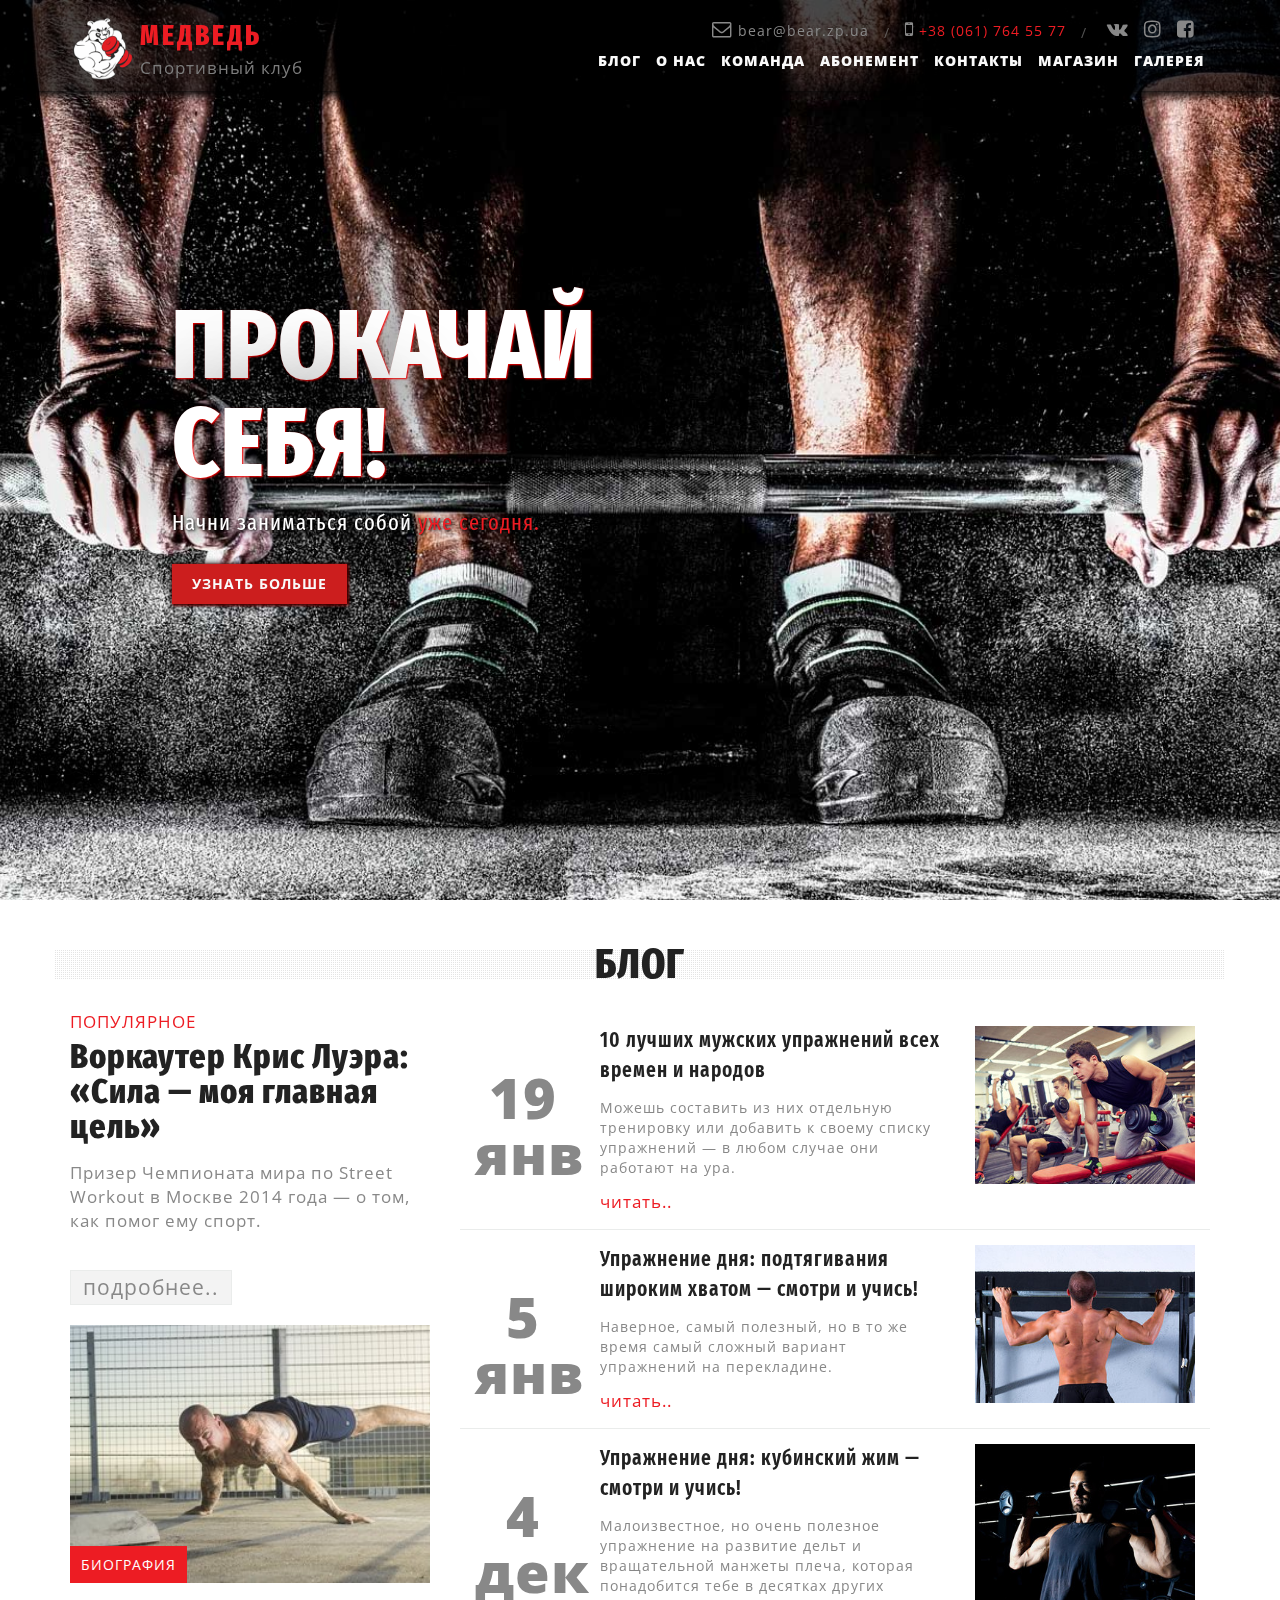
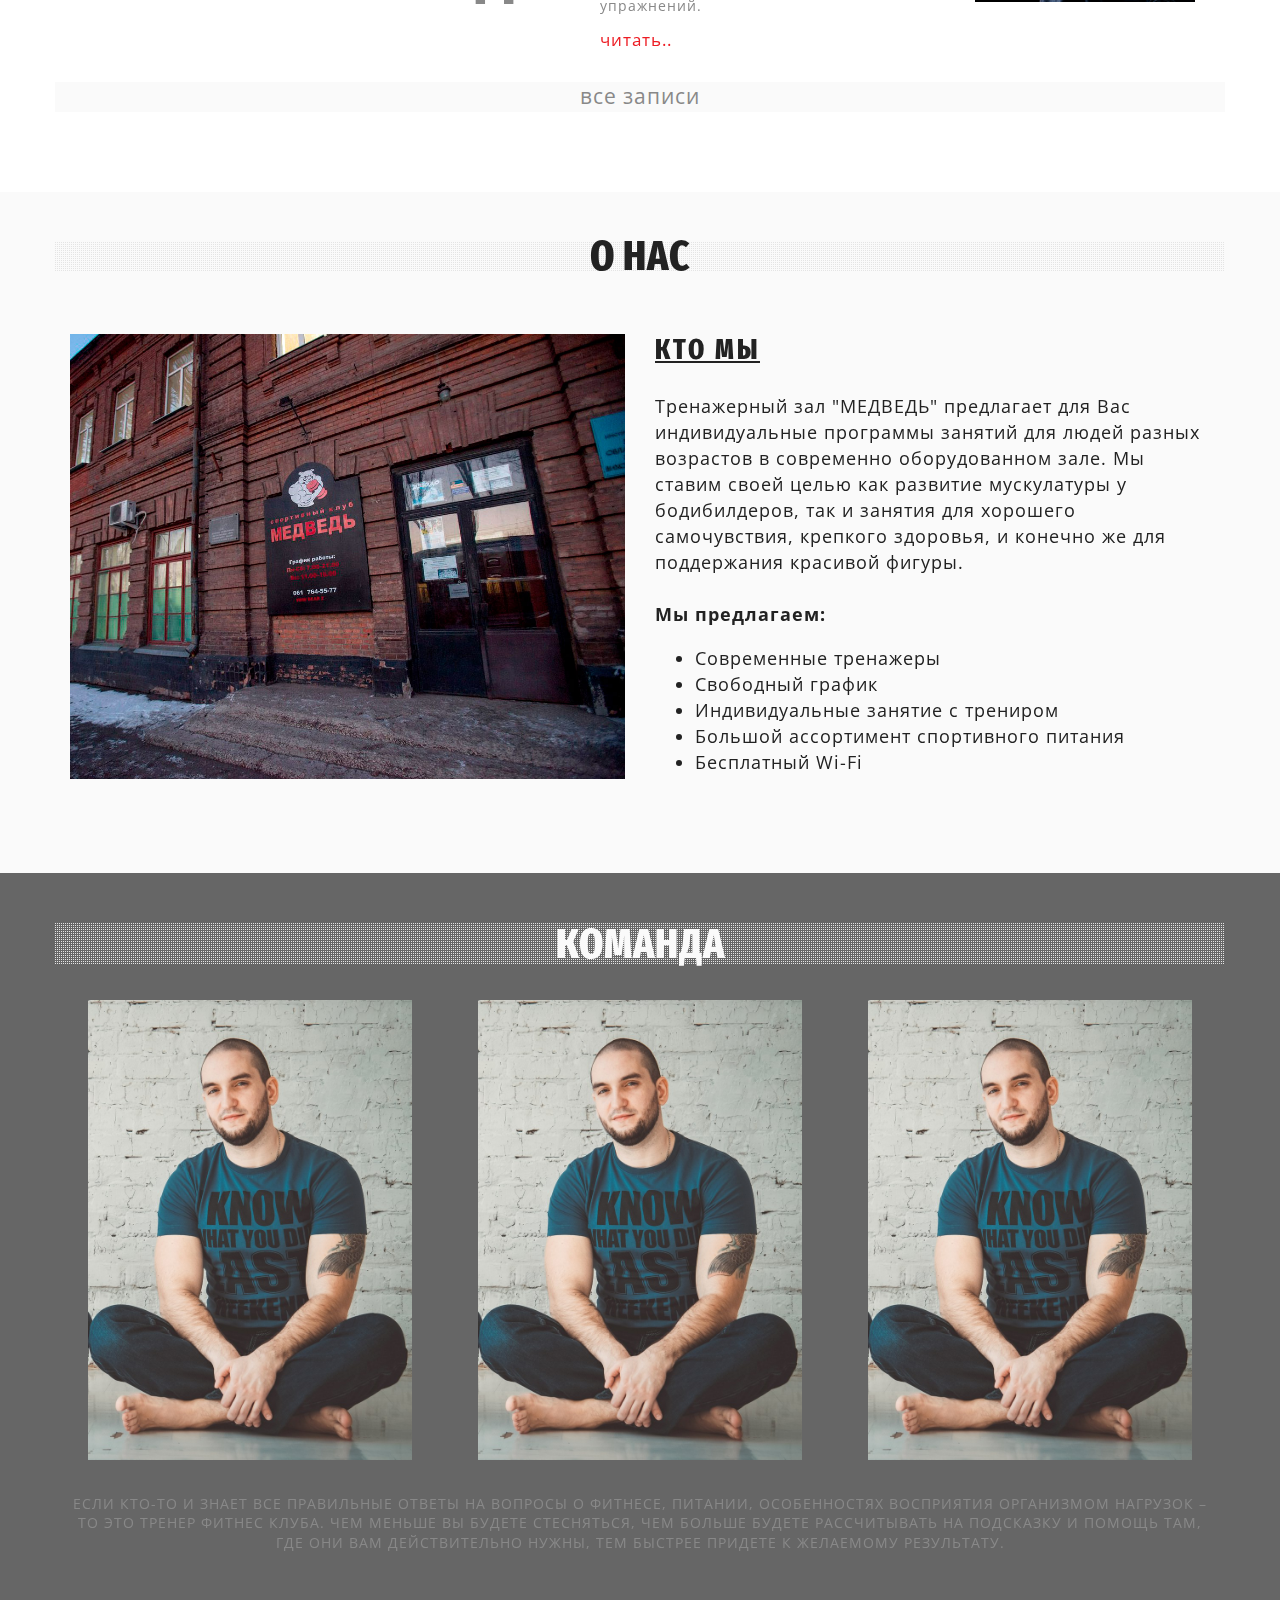
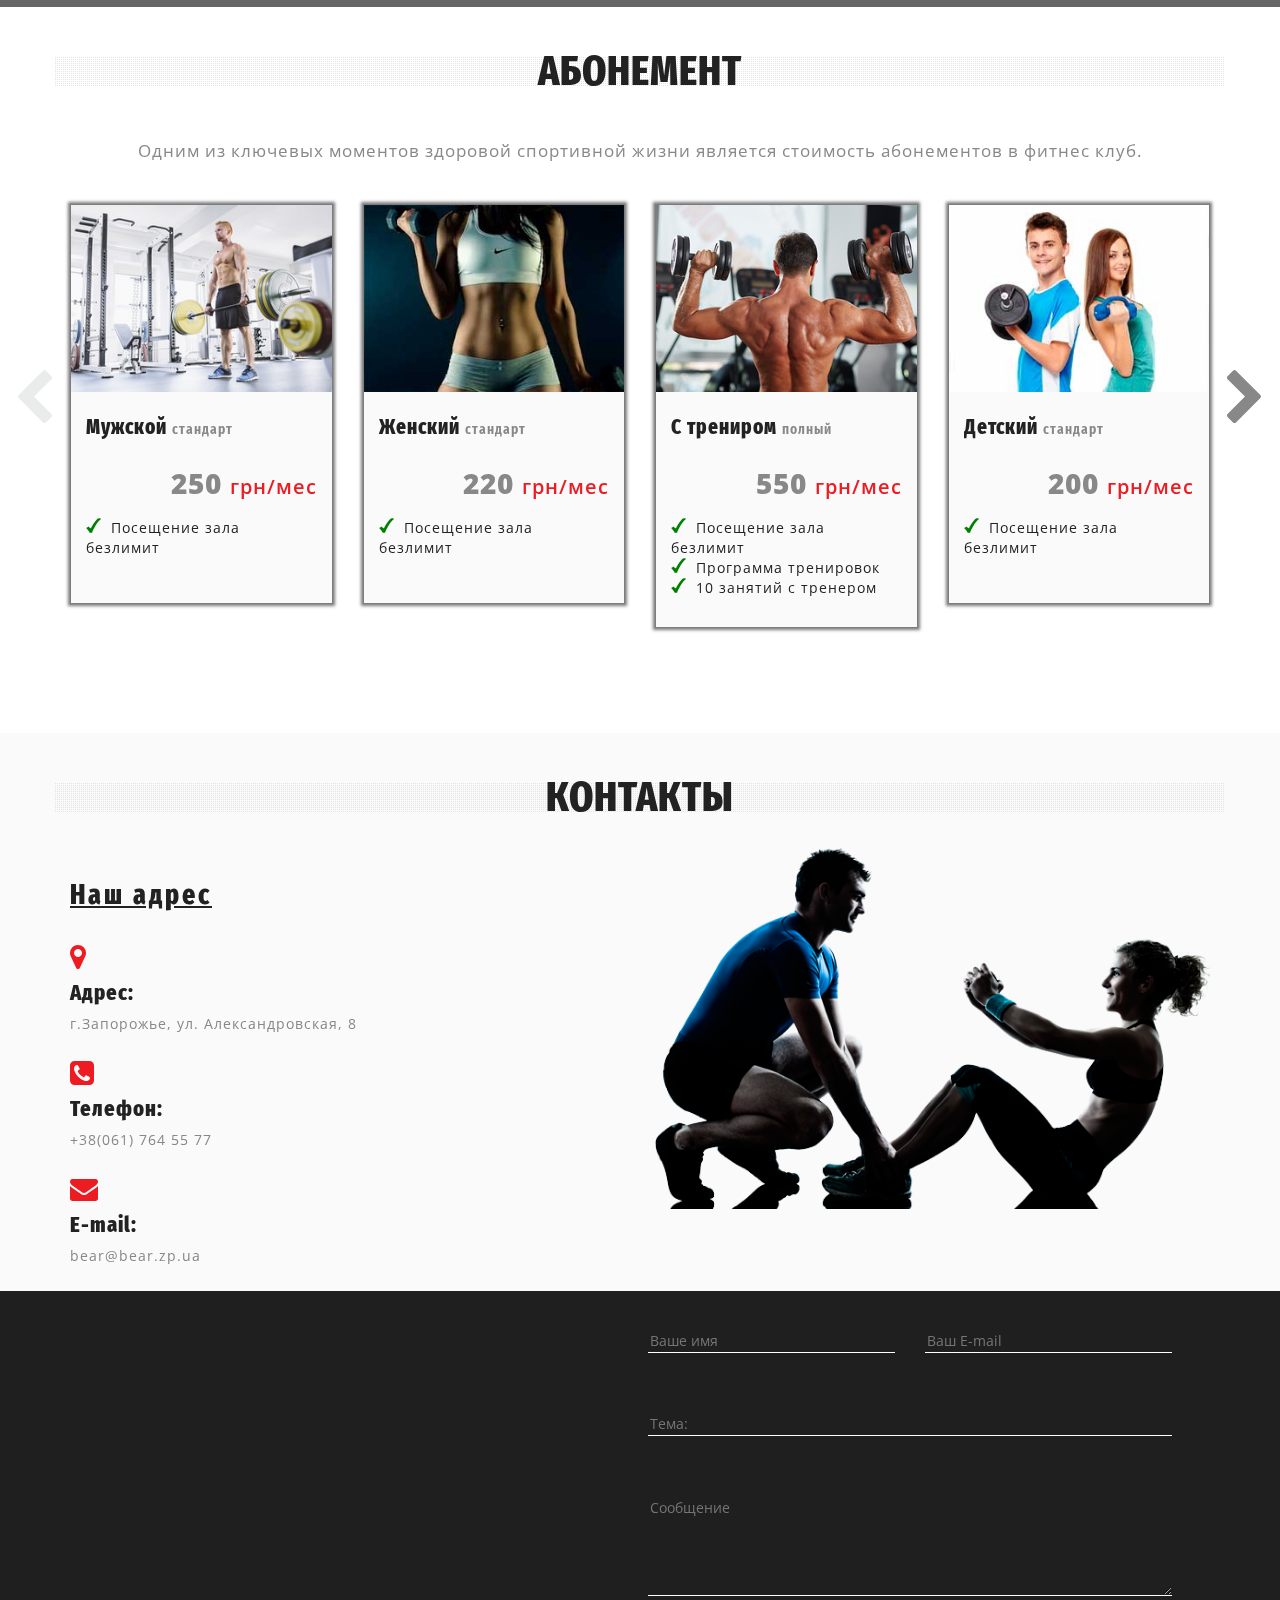
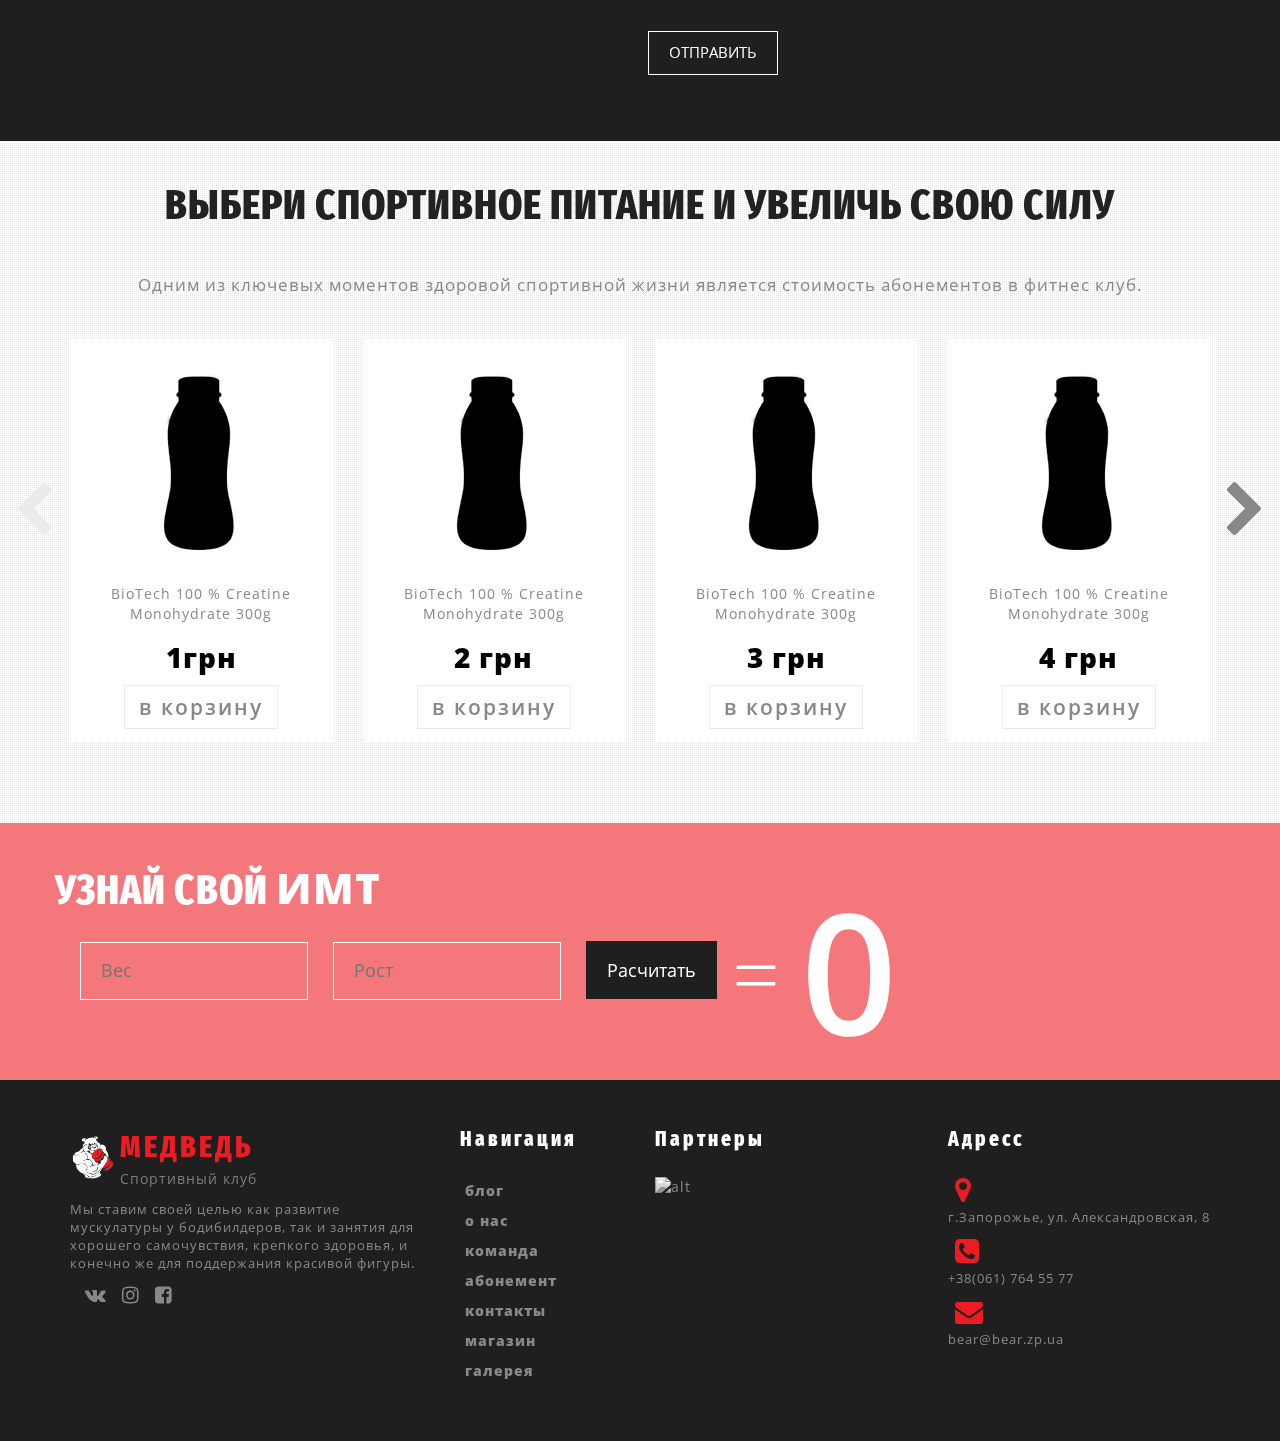
==== commit 71ca5fff: "style blog page" ====
--- a/gym/index.html
+++ b/gym/index.html
@@ -23,7 +23,7 @@
 				<header class='clearfix'>
 					<div class="col-md-4 col-sm-4">
 					<div class="brand">
-						<a href="#" class="brand-logo">
+						<a href="index.html" class="brand-logo">
 							<img src="img/header2-min.png" alt="Logo Bear">
 							<div class="brand-caption">
 								<h1 class="name">Медведь</h1>
@@ -53,7 +53,7 @@
 							<li><a href="#subscription">АБОНЕМЕНТ</a></li>
 							<li><a href="#contacts">КОНТАКТЫ</a></li>
 							<li><a href="#shop">Магазин</a></li>
-							<li><a href="#">галерея</a></li>
+							<li><a href="gallery.html">галерея</a></li>
 						</ul>
 					</nav>
 					<a class="toggle-menu">
@@ -91,7 +91,7 @@
 		</div>
 	</div><!--END .hero -->
 
-<section id='blog' class="s_workouts">
+<section id='blog' class="s_blog">
 	<div class="container">
 		<div class="row">
 			<div class="s_caption col-md-12">
@@ -112,7 +112,7 @@
 				</div>
 			</div>
 			<div class="col-md-8 list">
-				<div class="workout-list-item row">
+				<article class="blog-list-item row">
 					<div class="col-md-2 date">
 						<p>19</p>
 						<p>янв</p>
@@ -124,12 +124,12 @@
 						<p>Можешь составить из них отдельную тренировку или добавить к своему списку упражнений — в любом случае они работают на ура.</p>
 						<a href="#" class="button-read">читать..</a>
 					</div>
-					<div class="col-md-4 col-sm-4 img-wrap">
+					<figure class="col-md-4 col-sm-4 img-wrap">
 						<a href='#'><img src="img/workout_1.jpg" alt="alt"></a>
 						<a href="#" class='sub-cat'>Фитнес</a>
-					</div>
-				</div>
-				<div class="workout-list-item row">
+					</figure>
+				</article>
+				<article class="blog-list-item row">
 					<div class="col-md-2 date">
 						<p>5</p>
 						<p>янв</p>
@@ -141,12 +141,12 @@
 						<p>Наверное, самый полезный, но в то же время самый сложный вариант упражнений на перекладине.</p>
 						<a href="#" class="button-read">читать..</a>
 					</div>
-					<div class="col-md-4 col-sm-4 img-wrap">
+					<figure class="col-md-4 col-sm-4 img-wrap">
 						<a href='#'><img src="img/workout_2.jpg" alt="alt"></a>
 						<a href="#" class='sub-cat'>Workout</a>
-					</div>
-				</div>
-				<div class="workout-list-item row">
+					</figure>
+				</article>
+				<article class="blog-list-item row">
 					<div class="col-md-2 date">
 						<p>4</p>
 						<p>дек</p>
@@ -158,15 +158,18 @@
 						<p>Малоизвестное, но очень полезное упражнение на развитие дельт и вращательной манжеты плеча, которая понадобится тебе в десятках других упражнений.</p>
 						<a href="#" class="button-read">читать..</a>
 					</div>
-					<div class="col-md-4 col-sm-4 img-wrap">
+					<figure class="col-md-4 col-sm-4 img-wrap">
 						<a href='#'><img src="img/workout_3.jpg" alt="alt"></a>
 						<a href="#" class='sub-cat'>Упражнение дня</a>
-					</div>
-				</div>
-			</div>
-		</div>
-	</div>
-</section><!--END .s_workouts -->
+					</figure>
+				</article>
+			</div>
+		<div class="col-md-12 blog-url">
+			<a href="blog.html">все записи</a>
+		</div>
+		</div>
+	</div>
+</section><!--END .s_blog -->
 
 <section id='about' class="s_about">
 	<div class="container">
@@ -720,6 +723,7 @@
 	<script src="libs/mixitup/mixitup.min.js"></script>
 	<script src="libs/PageScroll2id/PageScroll2id.min.js"></script>
 	<script src="libs/jqBootstrapValidation/jqBootstrapValidation.js"></script>
+	<script src="libs/magnificPopup/jquery.magnific-popup.min.js"></script>
 	<!-- Custom js -->
 	<script src="js/common.js"></script>
 	<!-- Yandex.Metrika counter --><!-- /Yandex.Metrika counter -->
--- a/gym/css/main.css
+++ b/gym/css/main.css
@@ -1,3 +1,3 @@
-body{font-weight:normal;font-size:14px;min-width:320px;position:relative;line-height:1.42857;-webkit-font-smoothing:antialised}body input:focus:required:invalid,body textarea:focus:required:invalid{color:red}body input:required:valid,body textarea:required:valid{color:green}.hidden{display:none}section{padding:50px 0 80px}.s_caption{background:url("../img/capt_bg.png") repeat;display:block;font-weight:bold;font-size:2em;line-height:2em;padding:0;margin:0 0 35px 0;text-transform:uppercase;text-align:center}.s_caption h2{margin:0;padding:0;line-height:0.7em}.button-more{font-weight:400;text-transform:lowercase;display:inline-block;padding:6px 12px;margin:20px 0;line-height:1em;font-size:1.5em;-webkit-transition:0.3s all ease;transition:0.3s all ease}.hero{position:relative}.main-header{box-shadow:0 -5px 10px 10px #000;position:absolute;z-index:1;top:0;left:0;right:0}.main-header header{padding-top:15px}.brand{width:100%}.brand-logo:hover{text-decoration:none}.brand-logo img{width:65px;height:65px}.brand-caption,.brand-logo{display:inline-block;text-align:left;vertical-align:middle}.brand-caption p,.brand-caption h1,.brand-logo p,.brand-logo h1{padding:0;margin:0}.name{text-transform:uppercase;letter-spacing:4px;margin:0;padding:0}.social,.email,.phone{padding:0;margin:0;display:inline-block;text-align:right;vertical-align:middle}.nav-wrap{text-align:right}.nav{padding:0;margin:5px 0;display:inline-block;padding-bottom:15px}.nav li{display:inline-block;text-transform:uppercase;list-style:none}.nav li a{padding:5px;font-weight:800}.nav-wrap,.contacts{padding:0;margin:0}.phone,.email{padding:5px 10px}.phone i,.email i{margin-right:5px}.social{margin:0 10px}.social a{padding:5px 5px}.social i:hover{-webkit-transform:scale(1.2, 1.2);-ms-transform:scale(1.2, 1.2);transform:scale(1.2, 1.2)}.fa{font-size:1.4em}.slash{vertical-align:sub}.nav-wrap .mob-menu{opacity:1;visibility:visible;display:block;position:fixed;background-color:rgba(0,0,0,0.7);top:0;left:0;right:0;bottom:0;text-align:center}.nav-wrap .mob-menu .nav{-webkit-transition:all 0.6s ease-in-out;transition:all 0.6s ease-in-out;display:block}.nav-wrap .mob-menu .nav li,.nav-wrap .mob-menu .nav li a{display:block}.nav-wrap .mob-menu .nav a{margin:0 20px;padding:12px 0;letter-spacing:2px}.toggle-menu{width:60px;height:60px;right:5.5%;top:10px;position:fixed;display:block;border:none;z-index:2;background-color:rgba(0,0,0,0.9)}.dispblock{position:fixed}.dispblock nav{-webkit-transition:all 0.5s ease-in-out;transition:all 0.5s ease-in-out}.dispblock header{padding:5px 0 0}.dispblock .top-menu{padding-top:10px}.dispblock .contacts{display:none}.dispblock .brand-logo{font-size:0.7em}.dispblock .brand-logo img{-webkit-transition:all 0.3s ease-in-out;transition:all 0.3s ease-in-out;width:45px;height:45px}.sandwich{width:40px;height:40px;position:absolute;top:20px;bottom:0;left:0;right:0;margin:auto;z-index:3}.sw-topper{position:relative;top:0;width:40px;height:3px;background:#fff;border:none;border-radius:4px 4px 4px 4px;-webkit-transition:-webkit-transform 0.5s,top 0.2s;transition:transform 0.5s,top 0.2s}.sw-bottom{position:relative;width:40px;height:3px;top:6px;background:#fff;border:none;border-radius:4px 4px 4px 4px;-webkit-transition:-webkit-transform 0.5s,top 0.2s;transition:transform 0.5s,top 0.2s;-webkit-transition-delay:0.2s,0s;transition-delay:0.2s,0s}.sw-footer{position:relative;width:40px;height:3px;top:12px;background:#fff;border:none;border-radius:4px 4px 4px 4px;-webkit-transition:all 0.5s;transition:all 0.5s;-webkit-transition-delay:0.1s;transition-delay:0.1s}.sandwich.active .sw-topper{top:9px;-webkit-transform:rotate(140deg);-ms-transform:rotate(140deg);transform:rotate(140deg)}.sandwich.active .sw-bottom{top:6px;-webkit-transform:rotate(-140deg);-ms-transform:rotate(-140deg);transform:rotate(-140deg)}.sandwich.active .sw-footer{opacity:0;top:0;-webkit-transform:rotate(180deg);-ms-transform:rotate(180deg);transform:rotate(180deg)}.slide{display:table;width:100%;height:100%;position:absolute;top:0;left:0}.slide-row{display:table-row}.slide-cell{display:table-cell;text-align:left;vertical-align:middle}.slide-text{width:50%;margin-left:10%;display:inline-block;-webkit-transition:all 1s ease;transition:all 1s ease}.slide-text h1{font-weight:800;line-height:1em;font-size:7em;margin:0;text-transform:uppercase;text-shadow:1px 1px 2px red,0 0 1em #000}.slide-text p{font-size:1.6em;margin:15px 0 25px;text-shadow:1px 1px 3px #000,0 0 1em #000}.button{display:inline-block;padding:10px 20px;text-decoration:none;font-weight:bold;text-transform:uppercase;-webkit-transition:all 0.1s ease-in-out;transition:all 0.1s ease-in-out;box-shadow:1px 1px 3px #000,1px 1px 0.2em red,0 0 0.5em #000}.button:hover,.button:focus{text-decoration:none}.featured .featured-label{font-size:1.2em;line-height:1em;font-weight:400;text-transform:uppercase;margin:0}.featured h3{font-size:2.5em;line-height:1em;margin:8px 0}.featured .excerpt{font-size:1.2em}.img-wrap{position:relative}.img-wrap img{display:block;position:relative;width:100%;height:auto}.img-wrap .sub-cat{display:block;text-transform:uppercase;position:absolute;bottom:0;padding:2.5% 3% 2.3%;-webkit-transition:0.3s all ease-in-out;transition:0.3s all ease-in-out}.workout-list-item{margin:12px 0 15px;border-bottom:1px solid #eaeceb;padding-bottom:15px}.workout-list-item .date p:first-child{padding-top:45%}.workout-list-item .date p{font-size:4em;font-weight:800;line-height:1;padding:0;margin:0;text-align:center}.workout-list-item .content h3{font-size:1.5em;font-weight:600;margin:0}.workout-list-item .content p{margin:12px 0}.workout-list-item .content .button-read{font-size:1.2em}.workout-list-item .sub-cat{opacity:0;visibility:hidden}.list .workout-list-item:last-child{border-bottom:none}.workout-list-item:hover .sub-cat{opacity:1;visibility:visible}.about-img img{width:100%;height:auto;margin-top:2em}.about h2{font-size:2em;text-transform:uppercase;letter-spacing:3px;text-decoration:underline}.about p{font-size:1.3em}.about ul{font-size:1.3em}.s_stuff{padding-bottom:40px}.stuff{text-align:center;text-transform:uppercase}.stuff h2{font-size:2em}.person{position:relative;height:auto}.person:hover .person-caption{visibility:visible;opacity:1}.person img{display:block;margin:0 auto;position:relative;width:90%;height:auto}.person-caption{-webkit-transition:all 0.9s ease-in-out;transition:all 0.9s ease-in-out;visibility:hidden;opacity:0;display:block;position:relative;top:-120px;height:120px;width:90%;font-size:1.5em;padding-top:12px;margin:0 auto -100px}.person-caption h3,.person-caption p{margin:0;padding:0;text-align:center}.person-caption h3{font-weight:300;letter-spacing:3px}.person-caption p{font-weight:bold}.personal-soc{text-align:center}.personal-soc a{font-size:0.7em;margin:0 5px}.s_subscription{position:relative}.sub_caption{text-align:center;margin-bottom:25px;font-size:1.2em}.subscription-item{position:relative;min-height:400px;margin-bottom:25px;-webkit-transition:all 0.3s ease-in-out;transition:all 0.3s ease-in-out}.subscription-item:hover{-webkit-transform:scale(1.1);-ms-transform:scale(1.1);transform:scale(1.1)}.subscription-item img{width:100%;height:auto;padding:0}.subscription-item .subs-caption{padding:0 15px 15px}.subscription-item .subs-caption h3{font-size:1.5em}.subscription-item .subs-caption ul,.subscription-item .subs-caption li{list-style:none;padding:0;margin:0}.subscription-item .subs-caption ul li:before{content:"  ";background:url(../img/check.svg) no-repeat;background-size:contain;margin-right:10px;width:15px;height:15px;display:inline-block}.subscription-item .price{text-align:right}.subscription-item .price p{font-weight:800;font-size:2em;padding:0;margin:0}.sub{font-size:0.7em;font-weight:600}.s_contacts{padding-bottom:0}.s_contacts h3{font-size:2em;text-decoration:underline;letter-spacing:3px}.s_contacts img{width:100%;height:auto}.contact-box{margin-bottom:25px}.contact-box i{font-size:2em}.contact-box h4{font-size:1.6em;margin:0;padding:5px 0}.contact-box p{margin:0;padding:0}.map-container{width:100%}.map-container iframe{width:100%;display:block;pointer-events:none;position:relative}.map-container iframe.clicked{pointer-events:auto}.map{position:relative;width:100%;min-height:450px;margin:0;padding:0}.dark-bg{padding-left:0}.get-in-toch-form label label{display:none}.get-in-toch-form input,.get-in-toch-form textarea{float:left}.get-in-toch-form .submit{padding:10px 20px;text-transform:uppercase;font-size:1.1em}input[name='name'],input[name='email']{margin:25px 0 35px;width:40%;margin-right:5%}input[name='subject'],textarea[name='message']{width:85%;margin:25px 0 35px}textarea[name='message']{min-height:100px}.s_shop{background:url("../img/capt_bg.png") repeat;position:relative}.s_shop .s_caption{background:none}.shop-item{position:relative;-webkit-transition:top 1s ease;transition:top 1s ease;padding:10px 5px 20px;text-align:center;-webkit-transition:all 0.3s ease-in-out;transition:all 0.3s ease-in-out}.shop-item:hover{-webkit-transform:scale(1.1);-ms-transform:scale(1.1);transform:scale(1.1)}.shop-item img{max-width:100%;height:auto;margin:20px auto;display:block}.shop-item .price p{font-weight:800;font-size:2em;margin:5px 0 15px}.shop-item a.add-cart{font-weight:600;letter-spacing:2px;font-size:1.5em;text-transform:lowercase;padding:7px 14px}.prev,.next{position:absolute;top:50%;font-size:3em}.next{right:1%}.prev{left:1%}.s_bmi .s_caption{background:none;text-align:left}.s_bmi form{display:inline}.s_bmi select,.s_bmi input,.s_bmi button{font-size:1.3em;display:inline;padding:15px 20px;margin:0 10px}.s_bmi input{width:20%}.result{font-size:6em;line-height:0;display:inline;margin:0;vertical-align:middle;font-weight:300}#result{position:absolute;top:50%;font-weight:600;font-size:12em;line-height:0;display:inline;margin:0 0 0 20px;vertical-align:middle}.main-footer{padding:45px 0 35px;margin:0}.main-footer p{font-size:0.9em}.main-footer h3{letter-spacing:3px;font-size:1.5em;margin-top:0}.main-footer .brand-logo img{width:45px;height:45px}.main-footer .brand-caption{font-size:1.1em}.main-footer .contact-box{margin-bottom:10px}.main-footer .contact-box i{margin:0 0 5px 7px}.main-footer .contact-box h4{display:none}.footer-menu ul,.footer-menu li,.footer-menu a{display:block}.footer-menu a{text-transform:lowercase}.partners img{-webkit-filter:grayscale(100%);filter:grayscale(100%);-webkit-transition:all 0.3s ease-in-out;transition:all 0.3s ease-in-out}.partners img:hover{-webkit-filter:none;filter:none}
+body{font-weight:normal;font-size:14px;min-width:320px;position:relative;line-height:1.42857;-webkit-font-smoothing:antialised}body input:focus:required:invalid,body textarea:focus:required:invalid{color:red}body input:required:valid,body textarea:required:valid{color:green}.hidden{display:none}section{padding:50px 0 80px}.s_caption{background:url("../img/capt_bg.png") repeat;display:block;font-weight:bold;font-size:2em;line-height:2em;padding:0;margin:0 0 35px 0;text-transform:uppercase;text-align:center}.s_caption h2{margin:0;padding:0;line-height:0.7em}.button-more{font-weight:400;text-transform:lowercase;display:inline-block;padding:6px 12px;margin:20px 0;line-height:1em;font-size:1.5em;-webkit-transition:0.3s all ease;transition:0.3s all ease}.hero{position:relative}.small{height:250px}.small .slider{display:none}.main-header{box-shadow:0 -5px 10px 10px #000;position:absolute;z-index:1;top:0;left:0;right:0}.main-header header{padding-top:15px}.brand{width:100%}.brand-logo:hover{text-decoration:none}.brand-logo img{width:65px;height:65px}.brand-caption,.brand-logo{display:inline-block;text-align:left;vertical-align:middle}.brand-caption p,.brand-caption h1,.brand-logo p,.brand-logo h1{padding:0;margin:0}.name{text-transform:uppercase;letter-spacing:4px;margin:0;padding:0}.social,.email,.phone{padding:0;margin:0;display:inline-block;text-align:right;vertical-align:middle}.nav-wrap{text-align:right}.nav{padding:0;margin:5px 0;display:inline-block;padding-bottom:15px}.nav li{display:inline-block;text-transform:uppercase;list-style:none}.nav li a{padding:5px;font-weight:800}.nav-wrap,.contacts{padding:0;margin:0}.phone,.email{padding:5px 10px}.phone i,.email i{margin-right:5px}.social{margin:0 10px}.social a{padding:5px 5px}.social i:hover{-webkit-transform:scale(1.2, 1.2);-ms-transform:scale(1.2, 1.2);transform:scale(1.2, 1.2)}.fa{font-size:1.4em}.slash{vertical-align:sub}.nav-wrap .mob-menu{opacity:1;visibility:visible;display:block;position:fixed;background-color:rgba(0,0,0,0.7);top:0;left:0;right:0;bottom:0;text-align:center}.nav-wrap .mob-menu .nav{-webkit-transition:all 0.6s ease-in-out;transition:all 0.6s ease-in-out;display:block}.nav-wrap .mob-menu .nav li,.nav-wrap .mob-menu .nav li a{display:block}.nav-wrap .mob-menu .nav a{margin:0 20px;padding:12px 0;letter-spacing:2px}.toggle-menu{width:60px;height:60px;right:5.5%;top:10px;position:fixed;display:block;border:none;z-index:2;background-color:rgba(0,0,0,0.9)}.dispblock{position:fixed}.dispblock nav{-webkit-transition:all 0.5s ease-in-out;transition:all 0.5s ease-in-out}.dispblock header{padding:5px 0 0}.dispblock .top-menu{padding-top:10px}.dispblock .contacts{display:none}.dispblock .brand-logo{font-size:0.7em}.dispblock .brand-logo img{-webkit-transition:all 0.3s ease-in-out;transition:all 0.3s ease-in-out;width:45px;height:45px}.sandwich{width:40px;height:40px;position:absolute;top:20px;bottom:0;left:0;right:0;margin:auto;z-index:3}.sw-topper{position:relative;top:0;width:40px;height:3px;background:#fff;border:none;border-radius:4px 4px 4px 4px;-webkit-transition:-webkit-transform 0.5s,top 0.2s;transition:transform 0.5s,top 0.2s}.sw-bottom{position:relative;width:40px;height:3px;top:6px;background:#fff;border:none;border-radius:4px 4px 4px 4px;-webkit-transition:-webkit-transform 0.5s,top 0.2s;transition:transform 0.5s,top 0.2s;-webkit-transition-delay:0.2s,0s;transition-delay:0.2s,0s}.sw-footer{position:relative;width:40px;height:3px;top:12px;background:#fff;border:none;border-radius:4px 4px 4px 4px;-webkit-transition:all 0.5s;transition:all 0.5s;-webkit-transition-delay:0.1s;transition-delay:0.1s}.sandwich.active .sw-topper{top:9px;-webkit-transform:rotate(140deg);-ms-transform:rotate(140deg);transform:rotate(140deg)}.sandwich.active .sw-bottom{top:6px;-webkit-transform:rotate(-140deg);-ms-transform:rotate(-140deg);transform:rotate(-140deg)}.sandwich.active .sw-footer{opacity:0;top:0;-webkit-transform:rotate(180deg);-ms-transform:rotate(180deg);transform:rotate(180deg)}.slide{display:table;width:100%;height:100%;position:absolute;top:0;left:0}.slide-row{display:table-row}.slide-cell{display:table-cell;text-align:left;vertical-align:middle}.slide-text{width:50%;margin-left:10%;display:inline-block;-webkit-transition:all 1s ease;transition:all 1s ease}.slide-text h1{font-weight:800;line-height:1em;font-size:7em;margin:0;text-transform:uppercase;text-shadow:1px 1px 2px red,0 0 1em #000}.slide-text p{font-size:1.6em;margin:15px 0 25px;text-shadow:1px 1px 3px #000,0 0 1em #000}.button{display:inline-block;padding:10px 20px;text-decoration:none;font-weight:bold;text-transform:uppercase;-webkit-transition:all 0.1s ease-in-out;transition:all 0.1s ease-in-out;box-shadow:1px 1px 3px #000,1px 1px 0.2em red,0 0 0.5em #000}.button:hover,.button:focus{text-decoration:none}.featured .featured-label{font-size:1.2em;line-height:1em;font-weight:400;text-transform:uppercase;margin:0}.featured h3{font-size:2.5em;line-height:1em;margin:8px 0}.featured .excerpt{font-size:1.2em}.img-wrap{position:relative}.img-wrap img{display:block;position:relative;width:100%;height:auto}.img-wrap .sub-cat{display:block;text-transform:uppercase;position:absolute;bottom:0;padding:2.5% 3% 2.3%;-webkit-transition:0.3s all ease-in-out;transition:0.3s all ease-in-out}.blog-list-item{margin:12px 0 15px;border-bottom:1px solid #eaeceb;padding-bottom:15px}.blog-list-item .date p:first-child{padding-top:45%}.blog-list-item .date p{font-size:4em;font-weight:800;line-height:1;padding:0;margin:0;text-align:center}.blog-list-item .content h3{font-size:1.5em;font-weight:600;margin:0}.blog-list-item .content p{margin:12px 0}.blog-list-item .content .button-read{font-size:1.2em}.blog-list-item .sub-cat{opacity:0;visibility:hidden}.list .blog-list-item:last-child{border-bottom:none}.blog-list-item:hover .sub-cat{opacity:1;visibility:visible}.blog-url{margin:0;padding:0;text-transform:lowercase;text-align:center;font-size:1.5em}.blog-url a{display:block}.box .blog-list-item{border-bottom:none}.box .blog-list-item .date-small{display:block;margin:2px 0 2px 10px;font-weight:bold;font-size:1.4em}.box .blog-list-item .date-small p{padding:0;margin:0;display:inline-block}.box .blog-list-item h3{font-size:2em;margin-top:20px}.about-img img{width:100%;height:auto;margin-top:2em}.about h2{font-size:2em;text-transform:uppercase;letter-spacing:3px;text-decoration:underline}.about p{font-size:1.3em}.about ul{font-size:1.3em}.s_stuff{padding-bottom:40px}.stuff{text-align:center;text-transform:uppercase}.stuff h2{font-size:2em}.person{position:relative;height:auto}.person:hover .person-caption{visibility:visible;opacity:1}.person img{display:block;margin:0 auto;position:relative;width:90%;height:auto}.person-caption{-webkit-transition:all 0.9s ease-in-out;transition:all 0.9s ease-in-out;visibility:hidden;opacity:0;display:block;position:relative;top:-120px;height:120px;width:90%;font-size:1.5em;padding-top:12px;margin:0 auto -100px}.person-caption h3,.person-caption p{margin:0;padding:0;text-align:center}.person-caption h3{font-weight:300;letter-spacing:3px}.person-caption p{font-weight:bold}.personal-soc{text-align:center}.personal-soc a{font-size:0.7em;margin:0 5px}.s_subscription{position:relative}.sub_caption{text-align:center;margin-bottom:25px;font-size:1.2em}.subscription-item{position:relative;min-height:400px;margin-bottom:25px;-webkit-transition:all 0.3s ease-in-out;transition:all 0.3s ease-in-out}.subscription-item:hover{-webkit-transform:scale(1.1);-ms-transform:scale(1.1);transform:scale(1.1)}.subscription-item img{width:100%;height:auto;padding:0}.subscription-item .subs-caption{padding:0 15px 15px}.subscription-item .subs-caption h3{font-size:1.5em}.subscription-item .subs-caption ul,.subscription-item .subs-caption li{list-style:none;padding:0;margin:0}.subscription-item .subs-caption ul li:before{content:"  ";background:url(../img/check.svg) no-repeat;background-size:contain;margin-right:10px;width:15px;height:15px;display:inline-block}.subscription-item .price{text-align:right}.subscription-item .price p{font-weight:800;font-size:2em;padding:0;margin:0}.sub{font-size:0.7em;font-weight:600}.s_contacts{padding-bottom:0}.s_contacts h3{font-size:2em;text-decoration:underline;letter-spacing:3px}.s_contacts img{width:100%;height:auto}.contact-box{margin-bottom:25px}.contact-box i{font-size:2em}.contact-box h4{font-size:1.6em;margin:0;padding:5px 0}.contact-box p{margin:0;padding:0}.map-container{width:100%}.map-container iframe{width:100%;display:block;pointer-events:none;position:relative}.map-container iframe.clicked{pointer-events:auto}.map{position:relative;width:100%;min-height:450px;margin:0;padding:0}.dark-bg{padding-left:0}.get-in-toch-form label label{display:none}.get-in-toch-form input,.get-in-toch-form textarea{float:left}.get-in-toch-form .submit{padding:10px 20px;text-transform:uppercase;font-size:1.1em}input[name='name'],input[name='email']{margin:25px 0 35px;width:40%;margin-right:5%}input[name='subject'],textarea[name='message']{width:85%;margin:25px 0 35px}textarea[name='message']{min-height:100px}.s_shop{background:url("../img/capt_bg.png") repeat;position:relative}.s_shop .s_caption{background:none}.shop-item{position:relative;-webkit-transition:top 1s ease;transition:top 1s ease;padding:10px 5px 20px;text-align:center;-webkit-transition:all 0.3s ease-in-out;transition:all 0.3s ease-in-out}.shop-item:hover{-webkit-transform:scale(1.1);-ms-transform:scale(1.1);transform:scale(1.1)}.shop-item img{max-width:100%;height:auto;margin:20px auto;display:block}.shop-item .price p{font-weight:800;font-size:2em;margin:5px 0 15px}.shop-item a.add-cart{font-weight:600;letter-spacing:2px;font-size:1.5em;text-transform:lowercase;padding:7px 14px}.prev,.next{position:absolute;top:50%;font-size:3em}.next{right:1%}.prev{left:1%}.s_bmi .s_caption{background:none;text-align:left}.s_bmi form{display:inline}.s_bmi select,.s_bmi input,.s_bmi button{font-size:1.3em;display:inline;padding:15px 20px;margin:0 10px}.s_bmi input{width:20%}.result{font-size:6em;line-height:0;display:inline;margin:0;vertical-align:middle;font-weight:300}#result{position:absolute;top:50%;font-weight:600;font-size:12em;line-height:0;display:inline;margin:0 0 0 20px;vertical-align:middle}.popup-gallery{text-align:center}.popup-gallery a{text-decoration:none}.popup-gallery a:hover,.popup-gallery a:focus,.popup-gallery a:active{outline:none;text-decoration:none}.popup-gallery img{margin:5px;width:300px;max-height:300px;border:5px solid #fff;-webkit-transition:all 0.4s ease-in-out;transition:all 0.4s ease-in-out}.popup-gallery img:hover{-webkit-transform:scale(1.1);-ms-transform:scale(1.1);transform:scale(1.1)}.main-footer{padding:45px 0 35px;margin:0}.main-footer p{font-size:0.9em}.main-footer h3{letter-spacing:3px;font-size:1.5em;margin-top:0}.main-footer .brand-logo img{width:45px;height:45px}.main-footer .brand-caption{font-size:1.1em}.main-footer .contact-box{margin-bottom:10px}.main-footer .contact-box i{margin:0 0 5px 7px}.main-footer .contact-box h4{display:none}.footer-menu ul,.footer-menu li,.footer-menu a{display:block}.footer-menu a{text-transform:lowercase}.partners img{-webkit-filter:grayscale(100%);filter:grayscale(100%);-webkit-transition:all 0.3s ease-in-out;transition:all 0.3s ease-in-out}.partners img:hover{-webkit-filter:none;filter:none}
 
 /*# sourceMappingURL=main.css.map */--- a/gym/css/skins/red.css
+++ b/gym/css/skins/red.css
@@ -1,3 +1,3 @@
-body{color:#222;letter-spacing:1px}a{color:#ed1c23}p{color:#888}h1,h2,h3,h4,h5,h6{color:#222}.color_element{color:#ed1c23}.color_bg{background-color:#ed1c23}.color_border{border-color:#ed1c23}.name{color:#ed1c23;letter-spacing:3px}.descr{color:#7c7c7c;font-size:1.2em}.main-header{background-color:rgba(0,0,0,0.7)}.main-header a{color:#FAFAFA}.social a{color:#888}.social i:hover{color:#ed1c23}.phone{color:#ed1c23}.phone .fa{color:#888}.slash{color:rgba(136,136,136,0.6)}.nav li a{-webkit-transition:all 0.3s ease-in-out;transition:all 0.3s ease-in-out}.nav li a:hover{text-decoration:none;background-color:#ed1c23}.main-color{color:#ed1c23}.slide h1{color:#fff}.slide p{font-family:"Fira Sans Extra Condensed",sans-serif;color:#fff;font-weight:400}.button{background-color:#cc1e1e;color:#FAFAFA}.button:hover,.button:focus{color:#fff;background-color:#ed1c23}.button-more{background-color:#f3f3f3;color:#888;border:1px solid #eaeceb}.button-more:hover,.button-more:focus{color:#ed1c23;border-color:#cc1e1e;text-decoration:none}.sub-cat{color:#fff;background-color:#ed1c23;text-decoration:none}.sub-cat:hover,.sub-cat:focus{color:#fff;background-color:#cc1e1e;text-decoration:none}.button-read:hover,.button-read:focus{color:#cc1e1e}.s_about{background-color:#FAFAFA}.s_about p{color:#222}.person-caption{background-color:rgba(0,0,0,0.6)}.person-caption h3,.person-caption p{color:#FAFAFA}.personal-soc a{color:#fff}.personal-soc a:hover{color:#ed1c23}.s_stuff{background-color:rgba(0,0,0,0.6)}.s_stuff .s_caption h2{color:#FAFAFA;line-height:1}.gray-color{color:#888}.subscription-item{border:1px solid #7c7c7c;background-color:#FAFAFA;box-shadow:0px 0px 3px 2px #7c7c7c}.subscription-item:hover{box-shadow:0px 0px 3px 2px #7c7c7c,2px 2px 3px 1px #ed1c23}.s_contacts{background-color:#FAFAFA}.contact-box i{color:#ed1c23}.get-in-toch{color:#fff}.dark-bg{background-color:#1f1f1f}.get-in-toch-form input,.get-in-toch-form textarea{background-color:transparent;border:none;border-bottom:1px solid #FFF}.get-in-toch-form .submit{color:#fff;border:1px solid #fff;background-color:transparent}.get-in-toch-form .submit:hover{color:#7878fb;border:1px solid #7878fb}.shop-item{background-color:#fff}.shop-item:hover{box-shadow:0px 0px 3px 2px #7c7c7c,2px 2px 3px 1px #ed1c23}.shop-item .price p{color:#000}.shop-item a.add-cart{color:#888;border:1px solid #eaeceb}.shop-item a.add-cart:hover{text-decoration:none;color:#000}.prev a,.next a{color:#888}.prev a:hover,.next a:hover{color:#ed1c23;text-shadow:1px 1px 5px #7c7c7c}.inactive a{color:#eaeceb}.inactive a:hover{text-shadow:none;color:#eaeceb}.s_bmi{background-color:rgba(237,28,35,0.6)}.s_bmi .s_caption h2{color:#fff}.s_bmi .s_caption a{color:#fff;text-decoration:none;-webkit-transition:all 0.5s ease;transition:all 0.5s ease}.s_bmi .s_caption a:hover{color:#222;letter-spacing:4px}.s_bmi select,.s_bmi input{border:1px solid #fff;background-color:transparent;color:#fff}.s_bmi select{-webkit-appearance:none;-moz-appearance:none;appearance:none}.s_bmi select option{background-color:#ed1c23;color:#fff}.s_bmi select option:hover{background-color:#fff}.s_bmi select option:focus,.s_bmi select option:active{background-color:#fff}.s_bmi button{background-color:#1f1f1f;border:1px solid #1f1f1f;color:#fff}.result,#result{color:#fff}.main-footer{background-color:#1f1f1f;color:#888}.main-footer a{color:#888}.main-footer h2,.main-footer h3{color:#fff}.main-footer .contact-box h4{color:#888}.footer-menu a:hover{color:#fff}
+body{color:#222;letter-spacing:1px}a{color:#ed1c23}p{color:#888}h1,h2,h3,h4,h5,h6{color:#222}.color_element{color:#ed1c23}.color_bg{background-color:#ed1c23}.color_border{border-color:#ed1c23}.name{color:#ed1c23;letter-spacing:3px}.descr{color:#7c7c7c;font-size:1.2em}.main-header{background-color:rgba(0,0,0,0.7)}.main-header a{color:#FAFAFA}.social a{color:#888}.social i:hover{color:#ed1c23}.phone{color:#ed1c23}.phone .fa{color:#888}.slash{color:rgba(136,136,136,0.6)}.nav li a{-webkit-transition:all 0.3s ease-in-out;transition:all 0.3s ease-in-out}.nav li a:hover{text-decoration:none;background-color:#ed1c23}.main-color{color:#ed1c23}.slide h1{color:#fff}.slide p{font-family:"Fira Sans Extra Condensed",sans-serif;color:#fff;font-weight:400}.button{background-color:#cc1e1e;color:#FAFAFA}.button:hover,.button:focus{color:#fff;background-color:#ed1c23}.button-more{background-color:#f3f3f3;color:#888;border:1px solid #eaeceb}.button-more:hover,.button-more:focus{color:#ed1c23;border-color:#cc1e1e;text-decoration:none}.sub-cat{color:#fff;background-color:#ed1c23;text-decoration:none}.sub-cat:hover,.sub-cat:focus{color:#fff;background-color:#cc1e1e;text-decoration:none}.button-read:hover,.button-read:focus{color:#cc1e1e}.blog-url a{color:#888;background-color:#FAFAFA;-webkit-transition:all 0.4s ease-in-out;transition:all 0.4s ease-in-out}.blog-url a:hover{background-color:#eaeceb;color:#ed1c23;text-decoration:none}.s_about{background-color:#FAFAFA}.s_about p{color:#222}.person-caption{background-color:rgba(0,0,0,0.6)}.person-caption h3,.person-caption p{color:#FAFAFA}.personal-soc a{color:#fff}.personal-soc a:hover{color:#ed1c23}.s_stuff{background-color:rgba(0,0,0,0.6)}.s_stuff .s_caption h2{color:#FAFAFA;line-height:1}.gray-color{color:#888}.subscription-item{border:1px solid #7c7c7c;background-color:#FAFAFA;box-shadow:0px 0px 3px 2px #7c7c7c}.subscription-item:hover{box-shadow:0px 0px 3px 2px #7c7c7c,2px 2px 3px 1px #ed1c23}.s_contacts{background-color:#FAFAFA}.contact-box i{color:#ed1c23}.get-in-toch{color:#fff}.dark-bg{background-color:#1f1f1f}.get-in-toch-form input,.get-in-toch-form textarea{background-color:transparent;border:none;border-bottom:1px solid #FFF}.get-in-toch-form .submit{color:#fff;border:1px solid #fff;background-color:transparent}.get-in-toch-form .submit:hover{color:#7878fb;border:1px solid #7878fb}.shop-item{background-color:#fff}.shop-item:hover{box-shadow:0px 0px 3px 2px #7c7c7c,2px 2px 3px 1px #ed1c23}.shop-item .price p{color:#000}.shop-item a.add-cart{color:#888;border:1px solid #eaeceb}.shop-item a.add-cart:hover{text-decoration:none;color:#000}.prev a,.next a{color:#888}.prev a:hover,.next a:hover{color:#ed1c23;text-shadow:1px 1px 5px #7c7c7c}.inactive a{color:#eaeceb}.inactive a:hover{text-shadow:none;color:#eaeceb}.s_bmi{background-color:rgba(237,28,35,0.6)}.s_bmi .s_caption h2{color:#fff}.s_bmi .s_caption a{color:#fff;text-decoration:none;-webkit-transition:all 0.5s ease;transition:all 0.5s ease}.s_bmi .s_caption a:hover{color:#222;letter-spacing:4px}.s_bmi select,.s_bmi input{border:1px solid #fff;background-color:transparent;color:#fff}.s_bmi select{-webkit-appearance:none;-moz-appearance:none;appearance:none}.s_bmi select option{background-color:#ed1c23;color:#fff}.s_bmi select option:hover{background-color:#fff}.s_bmi select option:focus,.s_bmi select option:active{background-color:#fff}.s_bmi button{background-color:#1f1f1f;border:1px solid #1f1f1f;color:#fff}.result,#result{color:#fff}.main-footer{background-color:#1f1f1f;color:#888}.main-footer a{color:#888}.main-footer h2,.main-footer h3{color:#fff}.main-footer .contact-box h4{color:#888}.footer-menu a:hover{color:#fff}
 
 /*# sourceMappingURL=red.css.map */--- a/gym/css/media.css
+++ b/gym/css/media.css
@@ -33,14 +33,14 @@
 	font-size: .8em;
 	color: #fff;
 }
-.workout-list-item .date p{
+.blog-list-item .date p{
 	text-align: left;
 	display: inline-block;
 }
-.workout-list-item .date p:first-child{
+.blog-list-item .date p:first-child{
 	padding-top: 0;
 }
-.workout-list-item .img{
+.blog-list-item .img{
 	margin-bottom: 15px;
 }
 .contact-box{
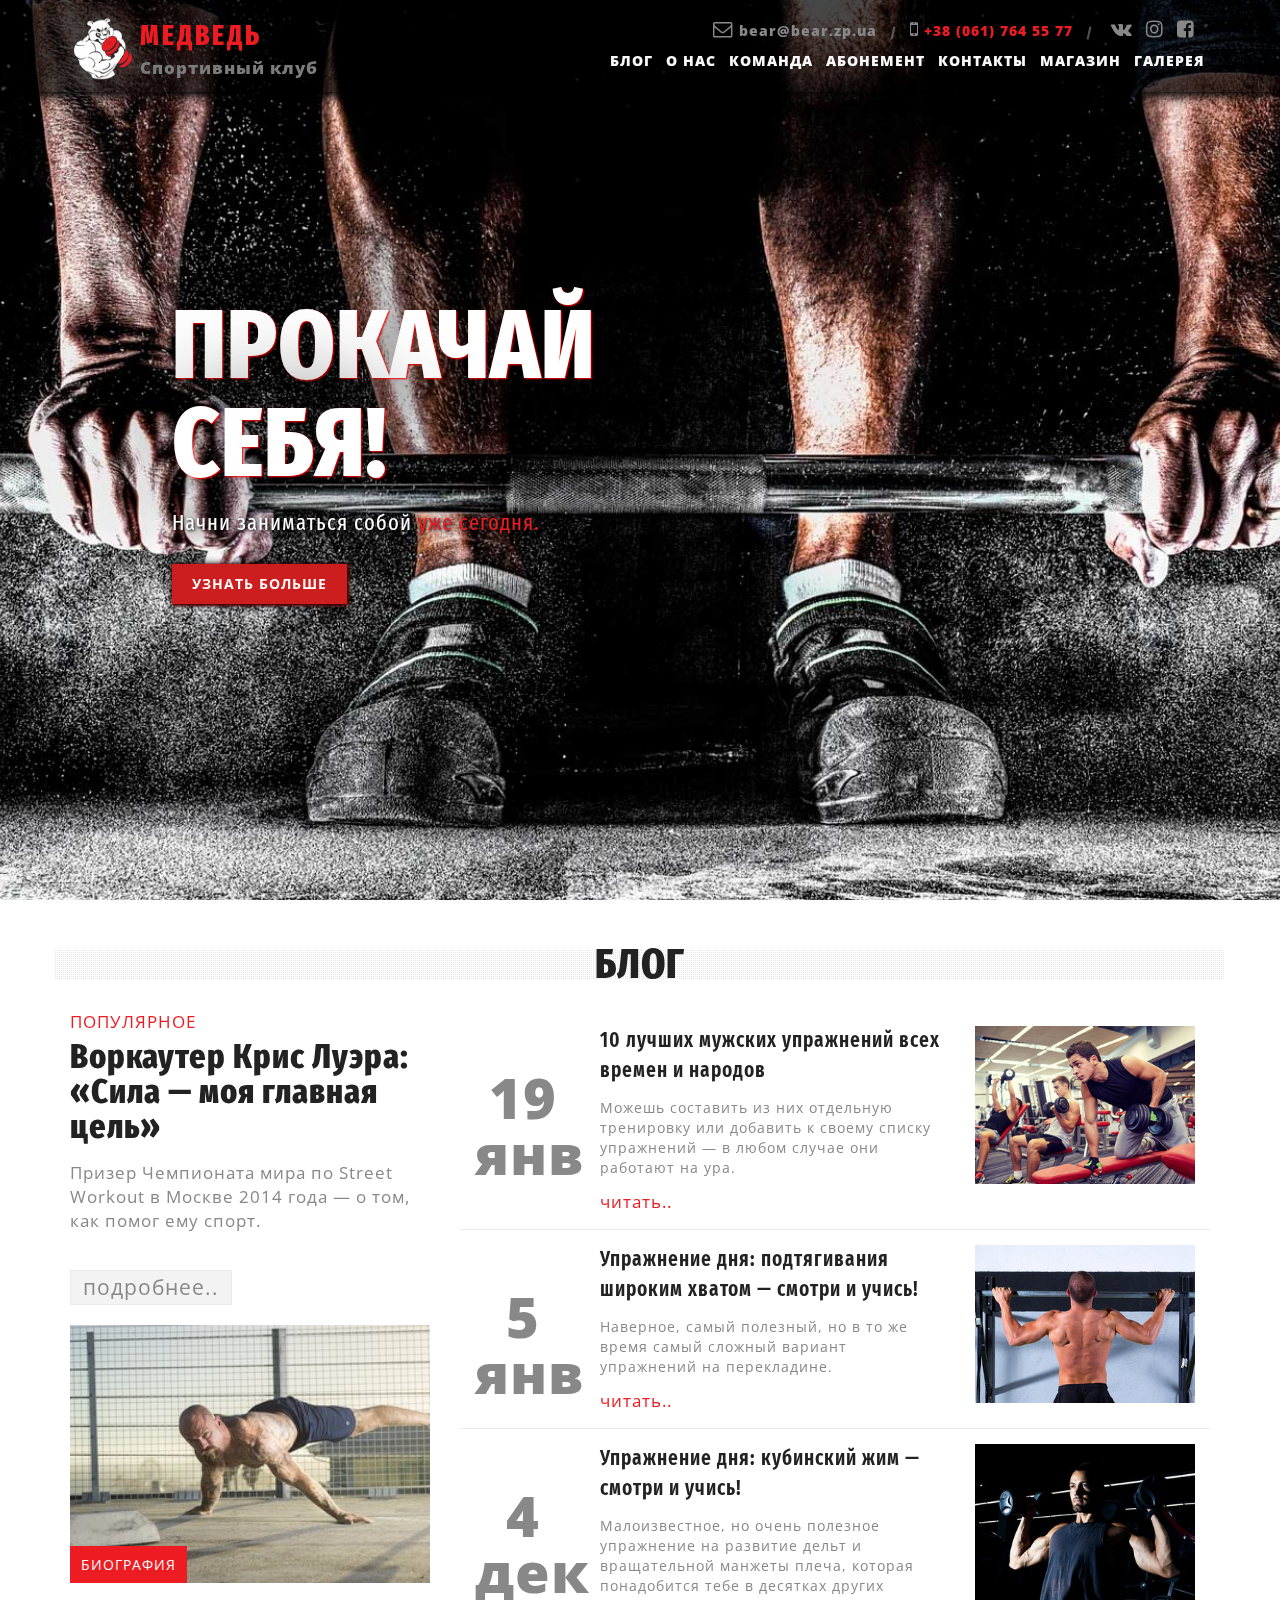
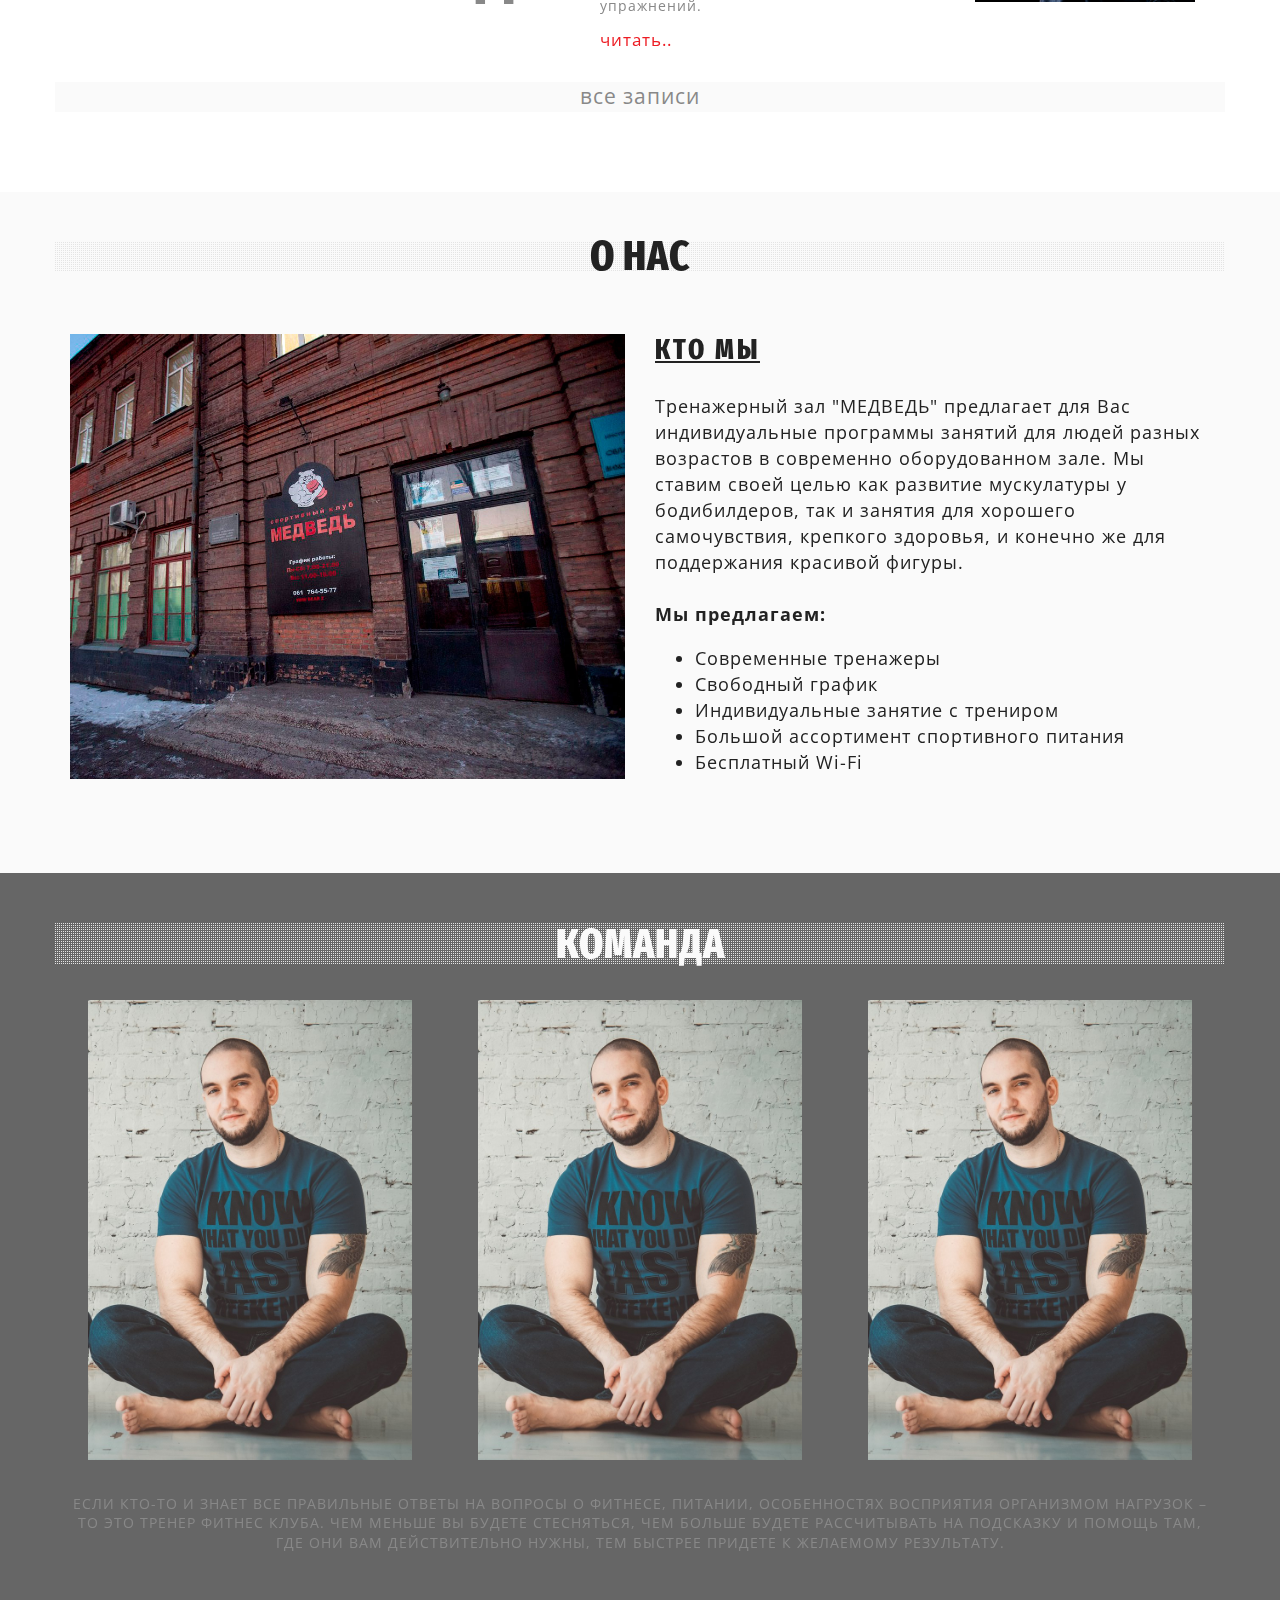
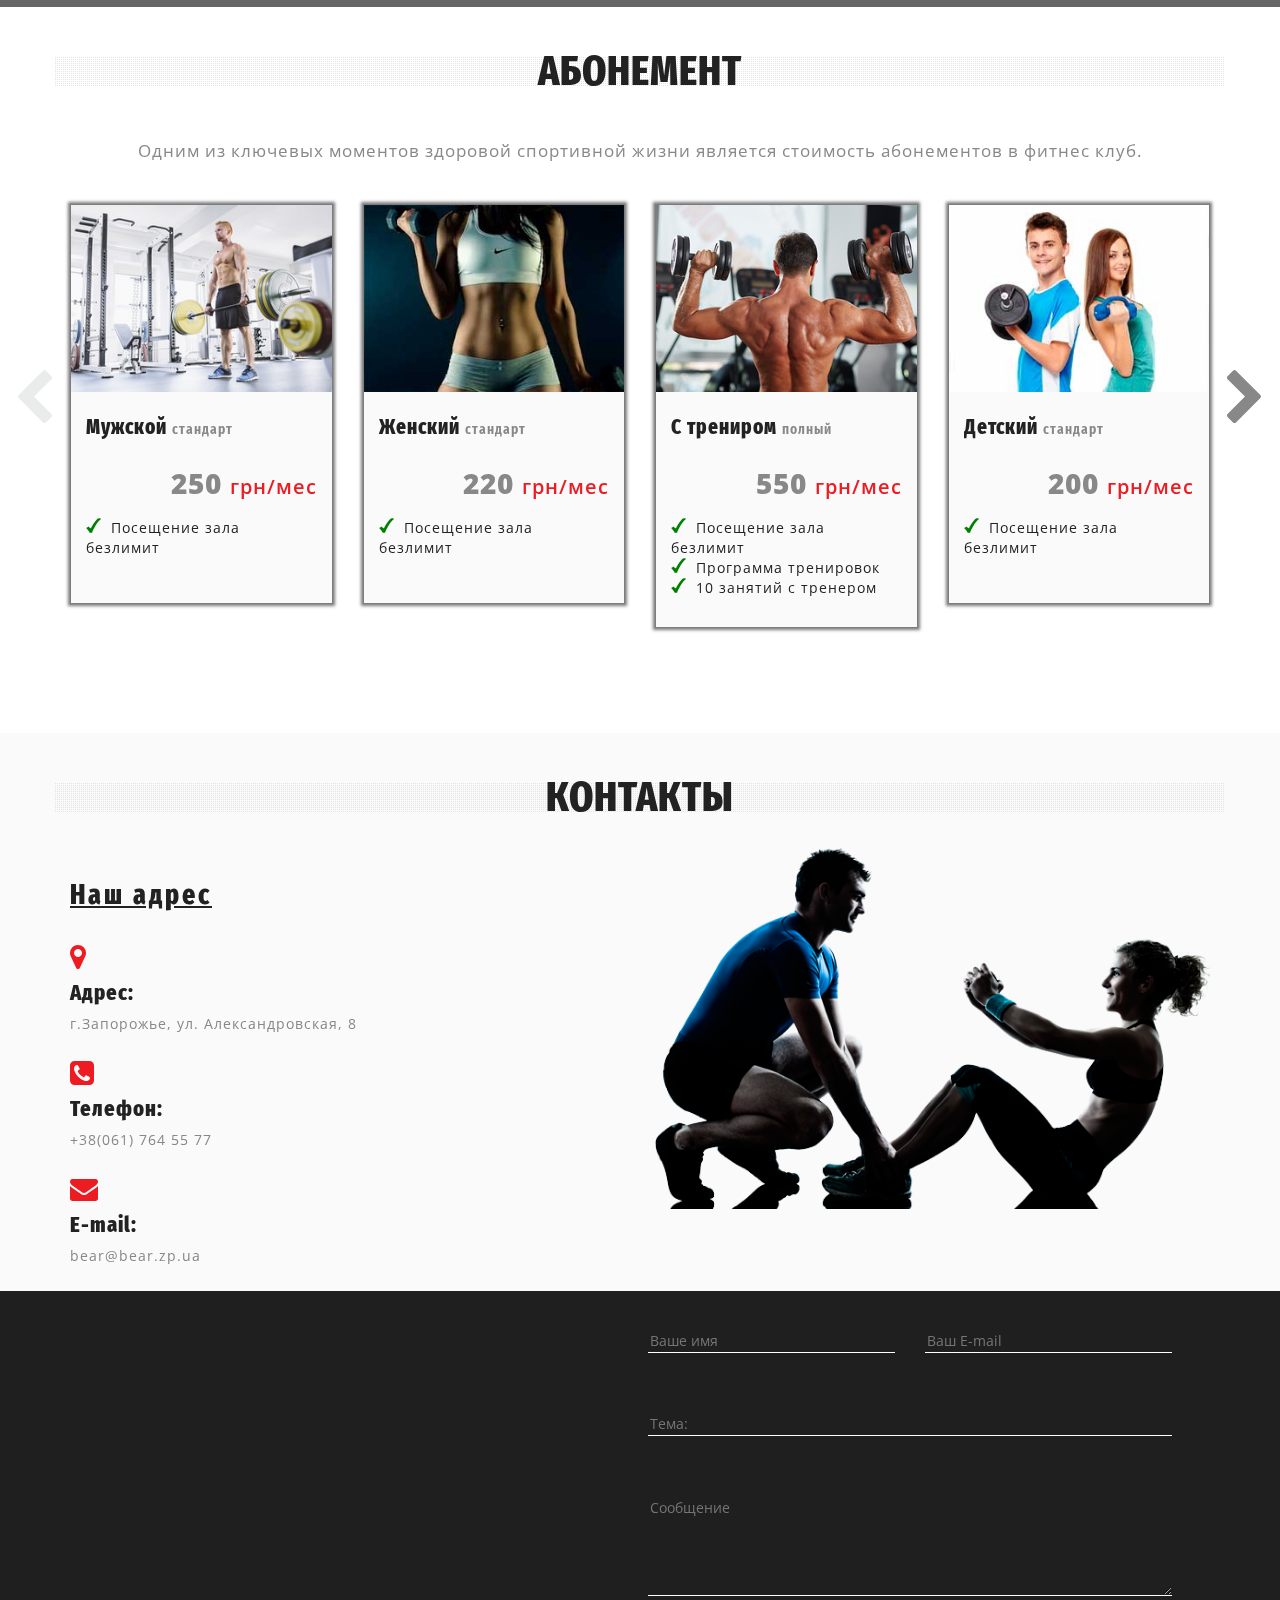
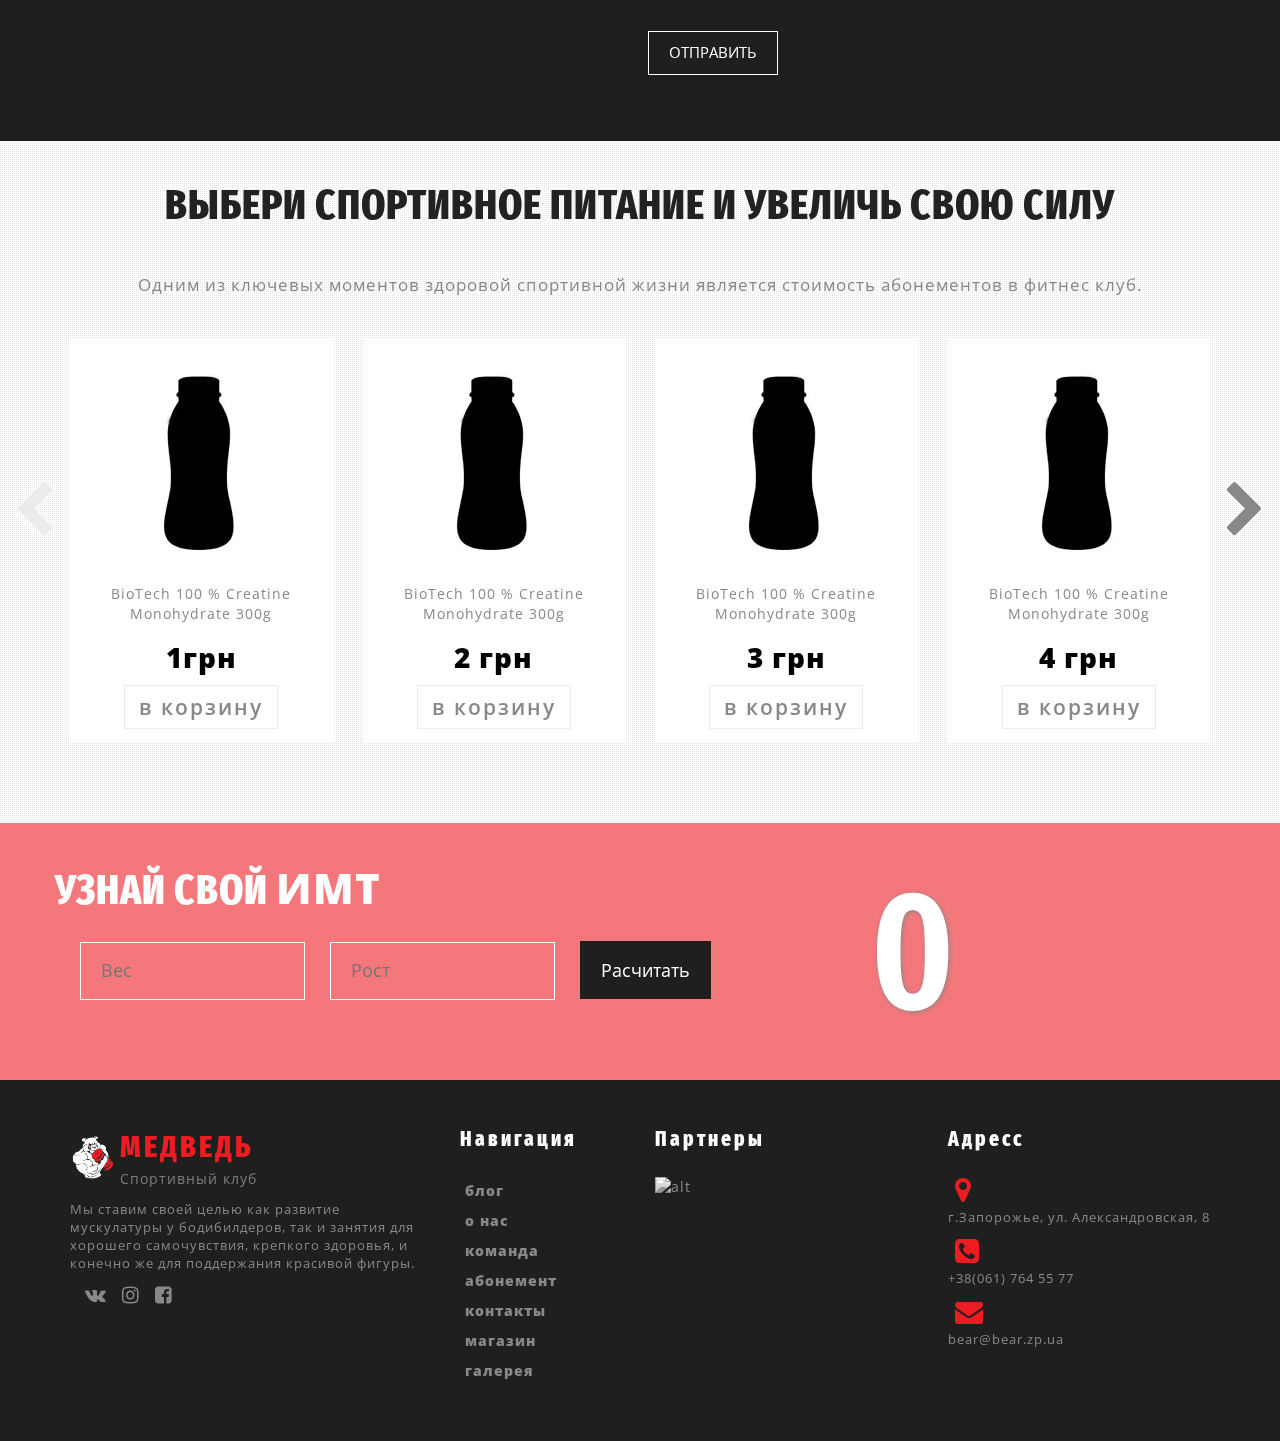
==== commit f25ca07b: "fix responsivnes on index" ====
--- a/gym/index.html
+++ b/gym/index.html
@@ -10,6 +10,7 @@
 	<link rel="stylesheet" href="css/font-awesome.min.css" />
 	<!-- <link rel="stylesheet" href="css/animate.min.css" /> -->
 	<link rel="stylesheet" href="css/bootstrap.min.css" />
+	<link rel="stylesheet" href="libs/magnificPopup/magnific-popup.css">
 	<!-- Custom stylesheets -->
 	<link rel="stylesheet" href="css/fonts.css" />
 	<link rel="stylesheet" href="css/main.css" />
@@ -81,7 +82,7 @@
 								<div class='slide-text'>
 								<h1>Прокачай себя!</h1>
 								<p>Начни заниматься собой <span class='main-color'>уже сегодня.</span></p>
-								<a href='#subscription' class="button">Узнать больше</a>
+								<a href='#subscription' class="button-main">Узнать больше</a>
 								</div>
 							</div>
 						</div>
@@ -569,7 +570,8 @@
 						<div class="price">
 						<p>5 грн</p>
 						</div>
-						<a href="#" class='add-cart'>в корзину</a>
+						<a href="#" class='add-cart'
+						>в корзину</a>
 					</div>
 				</div>
 			</div>
@@ -620,7 +622,7 @@
 
 		</div>
 	</div>
-</section><!--END .s_subscription -->
+</section><!--END .s_shop -->
 
 <section class="s_bmi parallax-window" data-parallax="scroll" data-image-src="img/bmi.jpg">
 	<div class="container">
@@ -630,8 +632,8 @@
 			</div>
 		</div>
 		<div class="row">
-			<div class="col-md-12">
-				<form>
+			<div class="col-md-8 col-sm-8">
+				<form class='bmi-form'>
 					<!-- <select name="gender" id="gender" placeholder='пол'>
 						<option value="0" disabled selected>пол</option>
 						<option value="m">Мужской</option>
@@ -641,7 +643,10 @@
 					<input type="text" name='height' id='height' placeholder="Рост">
 					<button class='calc'>Расчитать</button> 
 				</form>
-				<p class="result">=</p><p id="result">0</p>
+				</div>
+				<div class="col-md-4 col-sm-4">
+				<!-- <p class="result">=</p> -->
+				<a class='bmi-table' href='img/indeks-massy-tela.jpg'><p id="result">0</p></a>
 			</div>
 		</div>
 	</div>
@@ -650,7 +655,7 @@
 <footer class="main-footer">
 	<div class="container">
 		<div class="row">
-			<div class="col-md-4">
+			<div class="col-md-4 col-sm-12 col-xs-12 footer-about">
 				<div class="brand">
 						<a href="#" class="brand-logo">
 							<img src="img/header2-min.png" alt="Logo Bear">
@@ -667,7 +672,7 @@
 						</div>
 					</div>
 			</div>
-			<div class="col-md-2">
+			<div class="col-md-2 col-sm-4 col-xs-4 footer-nav">
 				<h3>Навигация</h3>
 				<nav class="footer-menu">
 						<ul class='nav'>
@@ -681,15 +686,15 @@
 						</ul>
 					</nav>
 			</div>
-			<div class="col-md-3 partners">
-			<h3>Партнеры</h3>
-			<a href="#">
-				<img src="img/sport-factor.png" alt="alt">
-			</a>
-			</div>
-			<div class="col-md-3">
-			<h3>Адресс</h3>
-			<div class="contact-box">
+			<div class="col-md-3 col-sm-4 col-xs-4 partners">
+				<h3>Партнеры</h3>
+				<a href="#">
+					<img src="img/sport-factor.png" alt="alt">
+				</a>
+			</div>
+			<div class="col-md-3 col-sm-4 col-xs-4 footer-contacts">
+				<h3>Адресс</h3>
+				<div class="contact-box">
 					<i class="fa fa-map-marker"></i>
 					<h4>Адрес:</h4>
 					<p>г.Запорожье, ул. Александровская, 8</p>
--- a/gym/css/fonts.css
+++ b/gym/css/fonts.css
@@ -1,3 +1,20 @@
-@import url("https://fonts.googleapis.com/css?family=Fira+Sans+Extra+Condensed:300,400,800|Open+Sans&subset=cyrillic");body,p,a{font-family:"Open Sans",sans-serif}h1,h2,h3,h4,h5,h6{font-family:"Fira Sans Extra Condensed",sans-serif;font-weight:800}
+@import url("https://fonts.googleapis.com/css?family=Fira+Sans+Extra+Condensed:300,400,800|Open+Sans&subset=cyrillic");
+body,
+p,
+a {
+  font-family: "Open Sans", sans-serif; }
 
-/*# sourceMappingURL=fonts.css.map */+h1,
+h2,
+h3,
+h4,
+h5,
+h6,
+.add_to_cart_button,
+.price,
+#result,
+.main-header {
+  font-family: "Fira Sans Extra Condensed", sans-serif;
+  font-weight: 800; }
+
+/*# sourceMappingURL=fonts.css.map */
--- a/gym/css/main.css
+++ b/gym/css/main.css
@@ -1,3 +1,3 @@
-body{font-weight:normal;font-size:14px;min-width:320px;position:relative;line-height:1.42857;-webkit-font-smoothing:antialised}body input:focus:required:invalid,body textarea:focus:required:invalid{color:red}body input:required:valid,body textarea:required:valid{color:green}.hidden{display:none}section{padding:50px 0 80px}.s_caption{background:url("../img/capt_bg.png") repeat;display:block;font-weight:bold;font-size:2em;line-height:2em;padding:0;margin:0 0 35px 0;text-transform:uppercase;text-align:center}.s_caption h2{margin:0;padding:0;line-height:0.7em}.button-more{font-weight:400;text-transform:lowercase;display:inline-block;padding:6px 12px;margin:20px 0;line-height:1em;font-size:1.5em;-webkit-transition:0.3s all ease;transition:0.3s all ease}.hero{position:relative}.small{height:250px}.small .slider{display:none}.main-header{box-shadow:0 -5px 10px 10px #000;position:absolute;z-index:1;top:0;left:0;right:0}.main-header header{padding-top:15px}.brand{width:100%}.brand-logo:hover{text-decoration:none}.brand-logo img{width:65px;height:65px}.brand-caption,.brand-logo{display:inline-block;text-align:left;vertical-align:middle}.brand-caption p,.brand-caption h1,.brand-logo p,.brand-logo h1{padding:0;margin:0}.name{text-transform:uppercase;letter-spacing:4px;margin:0;padding:0}.social,.email,.phone{padding:0;margin:0;display:inline-block;text-align:right;vertical-align:middle}.nav-wrap{text-align:right}.nav{padding:0;margin:5px 0;display:inline-block;padding-bottom:15px}.nav li{display:inline-block;text-transform:uppercase;list-style:none}.nav li a{padding:5px;font-weight:800}.nav-wrap,.contacts{padding:0;margin:0}.phone,.email{padding:5px 10px}.phone i,.email i{margin-right:5px}.social{margin:0 10px}.social a{padding:5px 5px}.social i:hover{-webkit-transform:scale(1.2, 1.2);-ms-transform:scale(1.2, 1.2);transform:scale(1.2, 1.2)}.fa{font-size:1.4em}.slash{vertical-align:sub}.nav-wrap .mob-menu{opacity:1;visibility:visible;display:block;position:fixed;background-color:rgba(0,0,0,0.7);top:0;left:0;right:0;bottom:0;text-align:center}.nav-wrap .mob-menu .nav{-webkit-transition:all 0.6s ease-in-out;transition:all 0.6s ease-in-out;display:block}.nav-wrap .mob-menu .nav li,.nav-wrap .mob-menu .nav li a{display:block}.nav-wrap .mob-menu .nav a{margin:0 20px;padding:12px 0;letter-spacing:2px}.toggle-menu{width:60px;height:60px;right:5.5%;top:10px;position:fixed;display:block;border:none;z-index:2;background-color:rgba(0,0,0,0.9)}.dispblock{position:fixed}.dispblock nav{-webkit-transition:all 0.5s ease-in-out;transition:all 0.5s ease-in-out}.dispblock header{padding:5px 0 0}.dispblock .top-menu{padding-top:10px}.dispblock .contacts{display:none}.dispblock .brand-logo{font-size:0.7em}.dispblock .brand-logo img{-webkit-transition:all 0.3s ease-in-out;transition:all 0.3s ease-in-out;width:45px;height:45px}.sandwich{width:40px;height:40px;position:absolute;top:20px;bottom:0;left:0;right:0;margin:auto;z-index:3}.sw-topper{position:relative;top:0;width:40px;height:3px;background:#fff;border:none;border-radius:4px 4px 4px 4px;-webkit-transition:-webkit-transform 0.5s,top 0.2s;transition:transform 0.5s,top 0.2s}.sw-bottom{position:relative;width:40px;height:3px;top:6px;background:#fff;border:none;border-radius:4px 4px 4px 4px;-webkit-transition:-webkit-transform 0.5s,top 0.2s;transition:transform 0.5s,top 0.2s;-webkit-transition-delay:0.2s,0s;transition-delay:0.2s,0s}.sw-footer{position:relative;width:40px;height:3px;top:12px;background:#fff;border:none;border-radius:4px 4px 4px 4px;-webkit-transition:all 0.5s;transition:all 0.5s;-webkit-transition-delay:0.1s;transition-delay:0.1s}.sandwich.active .sw-topper{top:9px;-webkit-transform:rotate(140deg);-ms-transform:rotate(140deg);transform:rotate(140deg)}.sandwich.active .sw-bottom{top:6px;-webkit-transform:rotate(-140deg);-ms-transform:rotate(-140deg);transform:rotate(-140deg)}.sandwich.active .sw-footer{opacity:0;top:0;-webkit-transform:rotate(180deg);-ms-transform:rotate(180deg);transform:rotate(180deg)}.slide{display:table;width:100%;height:100%;position:absolute;top:0;left:0}.slide-row{display:table-row}.slide-cell{display:table-cell;text-align:left;vertical-align:middle}.slide-text{width:50%;margin-left:10%;display:inline-block;-webkit-transition:all 1s ease;transition:all 1s ease}.slide-text h1{font-weight:800;line-height:1em;font-size:7em;margin:0;text-transform:uppercase;text-shadow:1px 1px 2px red,0 0 1em #000}.slide-text p{font-size:1.6em;margin:15px 0 25px;text-shadow:1px 1px 3px #000,0 0 1em #000}.button{display:inline-block;padding:10px 20px;text-decoration:none;font-weight:bold;text-transform:uppercase;-webkit-transition:all 0.1s ease-in-out;transition:all 0.1s ease-in-out;box-shadow:1px 1px 3px #000,1px 1px 0.2em red,0 0 0.5em #000}.button:hover,.button:focus{text-decoration:none}.featured .featured-label{font-size:1.2em;line-height:1em;font-weight:400;text-transform:uppercase;margin:0}.featured h3{font-size:2.5em;line-height:1em;margin:8px 0}.featured .excerpt{font-size:1.2em}.img-wrap{position:relative}.img-wrap img{display:block;position:relative;width:100%;height:auto}.img-wrap .sub-cat{display:block;text-transform:uppercase;position:absolute;bottom:0;padding:2.5% 3% 2.3%;-webkit-transition:0.3s all ease-in-out;transition:0.3s all ease-in-out}.blog-list-item{margin:12px 0 15px;border-bottom:1px solid #eaeceb;padding-bottom:15px}.blog-list-item .date p:first-child{padding-top:45%}.blog-list-item .date p{font-size:4em;font-weight:800;line-height:1;padding:0;margin:0;text-align:center}.blog-list-item .content h3{font-size:1.5em;font-weight:600;margin:0}.blog-list-item .content p{margin:12px 0}.blog-list-item .content .button-read{font-size:1.2em}.blog-list-item .sub-cat{opacity:0;visibility:hidden}.list .blog-list-item:last-child{border-bottom:none}.blog-list-item:hover .sub-cat{opacity:1;visibility:visible}.blog-url{margin:0;padding:0;text-transform:lowercase;text-align:center;font-size:1.5em}.blog-url a{display:block}.box .blog-list-item{border-bottom:none}.box .blog-list-item .date-small{display:block;margin:2px 0 2px 10px;font-weight:bold;font-size:1.4em}.box .blog-list-item .date-small p{padding:0;margin:0;display:inline-block}.box .blog-list-item h3{font-size:2em;margin-top:20px}.about-img img{width:100%;height:auto;margin-top:2em}.about h2{font-size:2em;text-transform:uppercase;letter-spacing:3px;text-decoration:underline}.about p{font-size:1.3em}.about ul{font-size:1.3em}.s_stuff{padding-bottom:40px}.stuff{text-align:center;text-transform:uppercase}.stuff h2{font-size:2em}.person{position:relative;height:auto}.person:hover .person-caption{visibility:visible;opacity:1}.person img{display:block;margin:0 auto;position:relative;width:90%;height:auto}.person-caption{-webkit-transition:all 0.9s ease-in-out;transition:all 0.9s ease-in-out;visibility:hidden;opacity:0;display:block;position:relative;top:-120px;height:120px;width:90%;font-size:1.5em;padding-top:12px;margin:0 auto -100px}.person-caption h3,.person-caption p{margin:0;padding:0;text-align:center}.person-caption h3{font-weight:300;letter-spacing:3px}.person-caption p{font-weight:bold}.personal-soc{text-align:center}.personal-soc a{font-size:0.7em;margin:0 5px}.s_subscription{position:relative}.sub_caption{text-align:center;margin-bottom:25px;font-size:1.2em}.subscription-item{position:relative;min-height:400px;margin-bottom:25px;-webkit-transition:all 0.3s ease-in-out;transition:all 0.3s ease-in-out}.subscription-item:hover{-webkit-transform:scale(1.1);-ms-transform:scale(1.1);transform:scale(1.1)}.subscription-item img{width:100%;height:auto;padding:0}.subscription-item .subs-caption{padding:0 15px 15px}.subscription-item .subs-caption h3{font-size:1.5em}.subscription-item .subs-caption ul,.subscription-item .subs-caption li{list-style:none;padding:0;margin:0}.subscription-item .subs-caption ul li:before{content:"  ";background:url(../img/check.svg) no-repeat;background-size:contain;margin-right:10px;width:15px;height:15px;display:inline-block}.subscription-item .price{text-align:right}.subscription-item .price p{font-weight:800;font-size:2em;padding:0;margin:0}.sub{font-size:0.7em;font-weight:600}.s_contacts{padding-bottom:0}.s_contacts h3{font-size:2em;text-decoration:underline;letter-spacing:3px}.s_contacts img{width:100%;height:auto}.contact-box{margin-bottom:25px}.contact-box i{font-size:2em}.contact-box h4{font-size:1.6em;margin:0;padding:5px 0}.contact-box p{margin:0;padding:0}.map-container{width:100%}.map-container iframe{width:100%;display:block;pointer-events:none;position:relative}.map-container iframe.clicked{pointer-events:auto}.map{position:relative;width:100%;min-height:450px;margin:0;padding:0}.dark-bg{padding-left:0}.get-in-toch-form label label{display:none}.get-in-toch-form input,.get-in-toch-form textarea{float:left}.get-in-toch-form .submit{padding:10px 20px;text-transform:uppercase;font-size:1.1em}input[name='name'],input[name='email']{margin:25px 0 35px;width:40%;margin-right:5%}input[name='subject'],textarea[name='message']{width:85%;margin:25px 0 35px}textarea[name='message']{min-height:100px}.s_shop{background:url("../img/capt_bg.png") repeat;position:relative}.s_shop .s_caption{background:none}.shop-item{position:relative;-webkit-transition:top 1s ease;transition:top 1s ease;padding:10px 5px 20px;text-align:center;-webkit-transition:all 0.3s ease-in-out;transition:all 0.3s ease-in-out}.shop-item:hover{-webkit-transform:scale(1.1);-ms-transform:scale(1.1);transform:scale(1.1)}.shop-item img{max-width:100%;height:auto;margin:20px auto;display:block}.shop-item .price p{font-weight:800;font-size:2em;margin:5px 0 15px}.shop-item a.add-cart{font-weight:600;letter-spacing:2px;font-size:1.5em;text-transform:lowercase;padding:7px 14px}.prev,.next{position:absolute;top:50%;font-size:3em}.next{right:1%}.prev{left:1%}.s_bmi .s_caption{background:none;text-align:left}.s_bmi form{display:inline}.s_bmi select,.s_bmi input,.s_bmi button{font-size:1.3em;display:inline;padding:15px 20px;margin:0 10px}.s_bmi input{width:20%}.result{font-size:6em;line-height:0;display:inline;margin:0;vertical-align:middle;font-weight:300}#result{position:absolute;top:50%;font-weight:600;font-size:12em;line-height:0;display:inline;margin:0 0 0 20px;vertical-align:middle}.popup-gallery{text-align:center}.popup-gallery a{text-decoration:none}.popup-gallery a:hover,.popup-gallery a:focus,.popup-gallery a:active{outline:none;text-decoration:none}.popup-gallery img{margin:5px;width:300px;max-height:300px;border:5px solid #fff;-webkit-transition:all 0.4s ease-in-out;transition:all 0.4s ease-in-out}.popup-gallery img:hover{-webkit-transform:scale(1.1);-ms-transform:scale(1.1);transform:scale(1.1)}.main-footer{padding:45px 0 35px;margin:0}.main-footer p{font-size:0.9em}.main-footer h3{letter-spacing:3px;font-size:1.5em;margin-top:0}.main-footer .brand-logo img{width:45px;height:45px}.main-footer .brand-caption{font-size:1.1em}.main-footer .contact-box{margin-bottom:10px}.main-footer .contact-box i{margin:0 0 5px 7px}.main-footer .contact-box h4{display:none}.footer-menu ul,.footer-menu li,.footer-menu a{display:block}.footer-menu a{text-transform:lowercase}.partners img{-webkit-filter:grayscale(100%);filter:grayscale(100%);-webkit-transition:all 0.3s ease-in-out;transition:all 0.3s ease-in-out}.partners img:hover{-webkit-filter:none;filter:none}
+body{font-weight:normal;font-size:14px;min-width:320px;position:relative;line-height:1.42857;-webkit-font-smoothing:antialised}body input:focus:required:invalid,body textarea:focus:required:invalid{color:red}body input:required:valid,body textarea:required:valid{color:green}.hidden{display:none}section{padding:50px 0 80px}.s_caption{background:url("../img/capt_bg.png") repeat;display:block;font-weight:bold;font-size:2em;line-height:2em;padding:0;margin:0 0 35px 0;text-transform:uppercase;text-align:center}.s_caption h2{margin:0;padding:0;line-height:0.7em}.button-more{font-weight:400;text-transform:lowercase;display:inline-block;padding:6px 12px;margin:20px 0;line-height:1em;font-size:1.5em;-webkit-transition:0.3s all ease;transition:0.3s all ease}.hero{position:relative}.small{height:250px}.small .slider{display:none}.main-header{box-shadow:0 -5px 10px 10px #000;position:absolute;z-index:1;top:0;left:0;right:0}.main-header header{padding-top:15px}.brand{width:100%}.brand-logo:hover{text-decoration:none}.brand-logo img{width:65px;height:65px}.brand-caption,.brand-logo{display:inline-block;text-align:left;vertical-align:middle}.brand-caption p,.brand-caption h1,.brand-logo p,.brand-logo h1{padding:0;margin:0}.name{text-transform:uppercase;letter-spacing:4px;margin:0;padding:0}.social,.email,.phone{padding:0;margin:0;display:inline-block;text-align:right;vertical-align:middle}.nav-wrap{text-align:right}.nav{padding:0;margin:5px 0;display:inline-block;padding-bottom:15px}.nav li{display:inline-block;text-transform:uppercase;list-style:none}.nav li a{padding:5px;font-weight:800}.nav li a:hover,.nav li a:focus,.nav li a:active{outline:none;text-decoration:none}.nav-wrap,.contacts{padding:0;margin:0}.phone,.email{padding:5px 10px}.phone i,.email i{margin-right:5px}.social{margin:0 10px}.social a{padding:5px 5px}.social i:hover{-webkit-transform:scale(1.2, 1.2);-ms-transform:scale(1.2, 1.2);transform:scale(1.2, 1.2)}.fa{font-size:1.4em}.slash{vertical-align:sub}.nav-wrap .mob-menu{opacity:1;visibility:visible;display:block;position:fixed;background-color:rgba(0,0,0,0.7);top:0;left:0;right:0;bottom:0;text-align:center}.nav-wrap .mob-menu .nav{-webkit-transition:all 0.6s ease-in-out;transition:all 0.6s ease-in-out;display:block}.nav-wrap .mob-menu .nav li,.nav-wrap .mob-menu .nav li a{display:block}.nav-wrap .mob-menu .nav a{margin:0 20px;padding:12px 0;letter-spacing:2px}.toggle-menu{width:60px;height:60px;right:5.5%;top:10px;position:fixed;display:block;border:none;z-index:2;background-color:rgba(0,0,0,0.9)}.dispblock{position:fixed}.dispblock nav{-webkit-transition:all 0.5s ease-in-out;transition:all 0.5s ease-in-out}.dispblock header{padding:5px 0 0}.dispblock .top-menu{padding-top:10px}.dispblock .contacts{display:none}.dispblock .brand-logo{font-size:0.7em}.dispblock .brand-logo img{-webkit-transition:all 0.3s ease-in-out;transition:all 0.3s ease-in-out;width:45px;height:45px}.sandwich{width:40px;height:40px;position:absolute;top:20px;bottom:0;left:0;right:0;margin:auto;z-index:3}.sw-topper{position:relative;top:0;width:40px;height:3px;background:#fff;border:none;border-radius:4px 4px 4px 4px;-webkit-transition:-webkit-transform 0.5s,top 0.2s;transition:transform 0.5s,top 0.2s}.sw-bottom{position:relative;width:40px;height:3px;top:6px;background:#fff;border:none;border-radius:4px 4px 4px 4px;-webkit-transition:-webkit-transform 0.5s,top 0.2s;transition:transform 0.5s,top 0.2s;-webkit-transition-delay:0.2s,0s;transition-delay:0.2s,0s}.sw-footer{position:relative;width:40px;height:3px;top:12px;background:#fff;border:none;border-radius:4px 4px 4px 4px;-webkit-transition:all 0.5s;transition:all 0.5s;-webkit-transition-delay:0.1s;transition-delay:0.1s}.sandwich.active .sw-topper{top:9px;-webkit-transform:rotate(140deg);-ms-transform:rotate(140deg);transform:rotate(140deg)}.sandwich.active .sw-bottom{top:6px;-webkit-transform:rotate(-140deg);-ms-transform:rotate(-140deg);transform:rotate(-140deg)}.sandwich.active .sw-footer{opacity:0;top:0;-webkit-transform:rotate(180deg);-ms-transform:rotate(180deg);transform:rotate(180deg)}.slide{display:table;width:100%;height:100%;position:absolute;top:0;left:0}.slide-row{display:table-row}.slide-cell{display:table-cell;text-align:left;vertical-align:middle}.slide-text{width:50%;margin-left:10%;display:inline-block;-webkit-transition:all 1s ease;transition:all 1s ease}.slide-text h1{font-weight:800;line-height:1em;font-size:7em;margin:0;text-transform:uppercase;text-shadow:1px 1px 2px red,0 0 1em #000}.slide-text p{font-size:1.6em;margin:15px 0 25px;text-shadow:1px 1px 3px #000,0 0 1em #000}.button-main{display:inline-block;padding:10px 20px;text-decoration:none;font-weight:bold;text-transform:uppercase;-webkit-transition:all 0.1s ease-in-out;transition:all 0.1s ease-in-out;box-shadow:1px 1px 3px #000,1px 1px 0.2em red,0 0 0.5em #000}.button-main:hover,.button-main:focus{text-decoration:none}.featured .featured-label{font-size:1.2em;line-height:1em;font-weight:400;text-transform:uppercase;margin:0}.featured h3{font-size:2.5em;line-height:1em;margin:8px 0}.featured .excerpt{font-size:1.2em}.img-wrap{position:relative}.img-wrap img{display:block;position:relative;width:100%;height:auto}.img-wrap .sub-cat{display:block;text-transform:uppercase;position:absolute;bottom:0;padding:2.5% 3% 2.3%;-webkit-transition:0.3s all ease-in-out;transition:0.3s all ease-in-out}.blog-list-item{margin:12px 0 15px;border-bottom:1px solid #eaeceb;padding-bottom:15px}.blog-list-item .date p:first-child{padding-top:45%}.blog-list-item .date p{font-size:4em;font-weight:800;line-height:1;padding:0;margin:0;text-align:center}.blog-list-item .content h3{font-size:1.5em;font-weight:600;margin:0}.blog-list-item .content p{margin:12px 0}.blog-list-item .content .button-read{font-size:1.2em}.blog-list-item .sub-cat{opacity:0;visibility:hidden}.list .blog-list-item:last-child{border-bottom:none}.blog-list-item:hover .sub-cat{opacity:1;visibility:visible}.blog-url{margin:0;padding:0;text-transform:lowercase;text-align:center;font-size:1.5em}.blog-url a{display:block}.box .blog-list-item{border-bottom:none}.box .blog-list-item .date-small{display:block;margin:2px 0 2px 10px;font-weight:bold;font-size:1.4em}.box .blog-list-item .date-small p{padding:0;margin:0;display:inline-block}.box .blog-list-item h3{font-size:2em;margin-top:20px}.about-img img{width:100%;height:auto;margin-top:2em}.about h2{font-size:2em;text-transform:uppercase;letter-spacing:3px;text-decoration:underline}.about p{font-size:1.3em}.about ul{font-size:1.3em}.s_stuff{padding-bottom:40px}.stuff{text-align:center;text-transform:uppercase}.stuff h2{font-size:2em}.person{position:relative;height:auto}.person:hover .person-caption{visibility:visible;opacity:1}.person img{display:block;margin:0 auto;position:relative;width:90%;height:auto}.person-caption{-webkit-transition:all 0.9s ease-in-out;transition:all 0.9s ease-in-out;visibility:hidden;opacity:0;display:block;position:relative;top:-120px;height:120px;width:90%;font-size:1.5em;padding-top:12px;margin:0 auto -100px}.person-caption h3,.person-caption p{margin:0;padding:0;text-align:center}.person-caption h3{font-weight:300;letter-spacing:3px}.person-caption p{font-weight:bold}.personal-soc{text-align:center}.personal-soc a{font-size:0.7em;margin:0 5px}.s_subscription{position:relative}.sub_caption{text-align:center;margin-bottom:25px;font-size:1.2em}.subscription-item{position:relative;min-height:400px;margin-bottom:25px;-webkit-transition:all 0.3s ease-in-out;transition:all 0.3s ease-in-out}.subscription-item:hover{-webkit-transform:scale(1.1);-ms-transform:scale(1.1);transform:scale(1.1)}.subscription-item img{width:100%;height:auto;padding:0}.subscription-item .subs-caption{padding:0 15px 15px}.subscription-item .subs-caption h3{font-size:1.5em}.subscription-item .subs-caption ul,.subscription-item .subs-caption li{list-style:none;padding:0;margin:0}.subscription-item .subs-caption ul li:before{content:"  ";background:url(../img/check.svg) no-repeat;background-size:contain;margin-right:10px;width:15px;height:15px;display:inline-block}.subscription-item .price{text-align:right}.subscription-item .price p{font-weight:800;font-size:2em;padding:0;margin:0}.sub{font-size:0.7em;font-weight:600}.s_contacts{padding-bottom:0}.s_contacts h3{font-size:2em;text-decoration:underline;letter-spacing:3px}.s_contacts img{width:100%;height:auto}.contact-box{margin-bottom:25px}.contact-box i{font-size:2em}.contact-box h4{font-size:1.6em;margin:0;padding:5px 0}.contact-box p{margin:0;padding:0}.map-container{width:100%}.map-container iframe{width:100%;display:block;pointer-events:none;position:relative}.map-container iframe.clicked{pointer-events:auto}.map{position:relative;width:100%;min-height:450px;margin:0;padding:0}.dark-bg{padding-left:0}.get-in-toch-form label label{display:none}.get-in-toch-form input,.get-in-toch-form textarea{float:left}.get-in-toch-form .submit{padding:10px 20px;text-transform:uppercase;font-size:1.1em}input[name='name'],input[name='email']{margin:25px 0 35px;width:40%;margin-right:5%}input[name='subject'],textarea[name='message']{width:85%;margin:25px 0 35px}textarea[name='message']{min-height:100px}.s_shop{background:url("../img/capt_bg.png") repeat;position:relative}.s_shop .s_caption{background:none}.shop-item{position:relative;padding:10px 5px 20px;text-align:center;-webkit-transition:all 0.3s ease-in-out;transition:all 0.3s ease-in-out}.shop-item:hover{-webkit-transform:scale(1.1);-ms-transform:scale(1.1);transform:scale(1.1)}.shop-item img{max-width:100%;height:auto;margin:20px auto;display:block}.shop-item .price p{font-weight:800;font-size:2em;margin:5px 0 15px}.shop-item a.add-cart{font-weight:600;letter-spacing:2px;font-size:1.5em;text-transform:lowercase;padding:7px 14px}.prev,.next{position:absolute;top:50%;font-size:3em}.next{right:1%}.prev{left:1%}.s_bmi{position:relative}.s_bmi .s_caption{background:none;text-align:left}.bmi-form{display:inline}.bmi-form select,.bmi-form input,.bmi-form button{font-size:1.3em;display:inline;padding:15px 20px;margin:0 10px}.bmi-form input{max-width:30%}.result{width:100%;font-size:6em;line-height:0;display:inline;margin:0;vertical-align:middle;font-weight:300}#result{font-weight:600;font-size:12em;line-height:0;display:inline;margin:0 0 0 20px;vertical-align:middle;text-shadow:1px 1px 5px #888}.bmi-table:hover,.bmi-table:focus,.bmi-table:active{outline:none;text-decoration:none}.popup-gallery{text-align:center}.popup-gallery a{text-decoration:none}.popup-gallery a:hover,.popup-gallery a:focus,.popup-gallery a:active{outline:none;text-decoration:none}.popup-gallery img{margin:5px;width:300px;max-height:300px;border:5px solid #fff;-webkit-transition:all 0.4s ease-in-out;transition:all 0.4s ease-in-out}.popup-gallery img:hover{-webkit-transform:scale(1.1);-ms-transform:scale(1.1);transform:scale(1.1)}.main-footer{padding:45px 0 35px;margin:0}.main-footer p{font-size:0.9em}.main-footer h3{letter-spacing:3px;font-size:1.5em;margin-top:0}.main-footer .brand-logo img{width:45px;height:45px}.main-footer .brand-caption{font-size:1.1em}.main-footer .contact-box{margin-bottom:10px}.main-footer .contact-box i{margin:0 0 5px 7px}.main-footer .contact-box h4{display:none}.footer-menu ul,.footer-menu li,.footer-menu a{display:block}.footer-menu a{text-transform:lowercase}.partners img{-webkit-filter:grayscale(100%);filter:grayscale(100%);-webkit-transition:all 0.3s ease-in-out;transition:all 0.3s ease-in-out}.partners img:hover{-webkit-filter:none;filter:none}.p_shop{background:none}.products{list-style-type:none;margin:0;padding:0}.products li{display:inline-block;list-style-type:none;position:relative;margin:10px 0;padding:7px 0px 20px;text-align:center;width:45%;-webkit-transition:all 0.3s ease-in-out;transition:all 0.3s ease-in-out}.products li:hover{-webkit-transform:scale(1.1);-ms-transform:scale(1.1);transform:scale(1.1)}.products li:nth-child(odd){margin-right:10px}.products li:nth-child(even){margin-left:10px}.products li h3{font-weight:300;font-size:1.2em;margin:0}.products li img{max-width:100%;height:auto;margin:0 auto 20px;display:block}.products li .price{display:block;font-weight:600;font-size:2em;margin:5px 0 15px}.products .add_to_cart_button{font-weight:600;letter-spacing:2px;font-size:1.2em;text-transform:lowercase;padding:7px 14px}
 
 /*# sourceMappingURL=main.css.map */--- a/gym/css/skins/red.css
+++ b/gym/css/skins/red.css
@@ -1,3 +1,3 @@
-body{color:#222;letter-spacing:1px}a{color:#ed1c23}p{color:#888}h1,h2,h3,h4,h5,h6{color:#222}.color_element{color:#ed1c23}.color_bg{background-color:#ed1c23}.color_border{border-color:#ed1c23}.name{color:#ed1c23;letter-spacing:3px}.descr{color:#7c7c7c;font-size:1.2em}.main-header{background-color:rgba(0,0,0,0.7)}.main-header a{color:#FAFAFA}.social a{color:#888}.social i:hover{color:#ed1c23}.phone{color:#ed1c23}.phone .fa{color:#888}.slash{color:rgba(136,136,136,0.6)}.nav li a{-webkit-transition:all 0.3s ease-in-out;transition:all 0.3s ease-in-out}.nav li a:hover{text-decoration:none;background-color:#ed1c23}.main-color{color:#ed1c23}.slide h1{color:#fff}.slide p{font-family:"Fira Sans Extra Condensed",sans-serif;color:#fff;font-weight:400}.button{background-color:#cc1e1e;color:#FAFAFA}.button:hover,.button:focus{color:#fff;background-color:#ed1c23}.button-more{background-color:#f3f3f3;color:#888;border:1px solid #eaeceb}.button-more:hover,.button-more:focus{color:#ed1c23;border-color:#cc1e1e;text-decoration:none}.sub-cat{color:#fff;background-color:#ed1c23;text-decoration:none}.sub-cat:hover,.sub-cat:focus{color:#fff;background-color:#cc1e1e;text-decoration:none}.button-read:hover,.button-read:focus{color:#cc1e1e}.blog-url a{color:#888;background-color:#FAFAFA;-webkit-transition:all 0.4s ease-in-out;transition:all 0.4s ease-in-out}.blog-url a:hover{background-color:#eaeceb;color:#ed1c23;text-decoration:none}.s_about{background-color:#FAFAFA}.s_about p{color:#222}.person-caption{background-color:rgba(0,0,0,0.6)}.person-caption h3,.person-caption p{color:#FAFAFA}.personal-soc a{color:#fff}.personal-soc a:hover{color:#ed1c23}.s_stuff{background-color:rgba(0,0,0,0.6)}.s_stuff .s_caption h2{color:#FAFAFA;line-height:1}.gray-color{color:#888}.subscription-item{border:1px solid #7c7c7c;background-color:#FAFAFA;box-shadow:0px 0px 3px 2px #7c7c7c}.subscription-item:hover{box-shadow:0px 0px 3px 2px #7c7c7c,2px 2px 3px 1px #ed1c23}.s_contacts{background-color:#FAFAFA}.contact-box i{color:#ed1c23}.get-in-toch{color:#fff}.dark-bg{background-color:#1f1f1f}.get-in-toch-form input,.get-in-toch-form textarea{background-color:transparent;border:none;border-bottom:1px solid #FFF}.get-in-toch-form .submit{color:#fff;border:1px solid #fff;background-color:transparent}.get-in-toch-form .submit:hover{color:#7878fb;border:1px solid #7878fb}.shop-item{background-color:#fff}.shop-item:hover{box-shadow:0px 0px 3px 2px #7c7c7c,2px 2px 3px 1px #ed1c23}.shop-item .price p{color:#000}.shop-item a.add-cart{color:#888;border:1px solid #eaeceb}.shop-item a.add-cart:hover{text-decoration:none;color:#000}.prev a,.next a{color:#888}.prev a:hover,.next a:hover{color:#ed1c23;text-shadow:1px 1px 5px #7c7c7c}.inactive a{color:#eaeceb}.inactive a:hover{text-shadow:none;color:#eaeceb}.s_bmi{background-color:rgba(237,28,35,0.6)}.s_bmi .s_caption h2{color:#fff}.s_bmi .s_caption a{color:#fff;text-decoration:none;-webkit-transition:all 0.5s ease;transition:all 0.5s ease}.s_bmi .s_caption a:hover{color:#222;letter-spacing:4px}.s_bmi select,.s_bmi input{border:1px solid #fff;background-color:transparent;color:#fff}.s_bmi select{-webkit-appearance:none;-moz-appearance:none;appearance:none}.s_bmi select option{background-color:#ed1c23;color:#fff}.s_bmi select option:hover{background-color:#fff}.s_bmi select option:focus,.s_bmi select option:active{background-color:#fff}.s_bmi button{background-color:#1f1f1f;border:1px solid #1f1f1f;color:#fff}.result,#result{color:#fff}.main-footer{background-color:#1f1f1f;color:#888}.main-footer a{color:#888}.main-footer h2,.main-footer h3{color:#fff}.main-footer .contact-box h4{color:#888}.footer-menu a:hover{color:#fff}
+body{color:#222;letter-spacing:1px}a{color:#ed1c23}p{color:#888}h1,h2,h3,h4,h5,h6{color:#222}.color_element{color:#ed1c23}.color_bg{background-color:#ed1c23}.color_border{border-color:#ed1c23}.name{color:#ed1c23;letter-spacing:3px}.descr{color:#7c7c7c;font-size:1.2em}.main-header{background-color:rgba(0,0,0,0.7)}.main-header a{color:#FAFAFA}.social a{color:#888}.social i:hover{color:#ed1c23}.phone{color:#ed1c23}.phone .fa{color:#888}.slash{color:rgba(136,136,136,0.6)}.nav li a{-webkit-transition:all 0.3s ease-in-out;transition:all 0.3s ease-in-out}.nav li a:hover{text-decoration:none;background-color:#ed1c23}.main-color{color:#ed1c23}.slide h1{color:#fff}.slide p{font-family:"Fira Sans Extra Condensed",sans-serif;color:#fff;font-weight:400}.button-main{background-color:#cc1e1e;color:#FAFAFA}.button-main:hover,.button-main:focus{color:#fff;background-color:#ed1c23}.button-more{background-color:#f3f3f3;color:#888;border:1px solid #eaeceb}.button-more:hover,.button-more:focus{color:#ed1c23;border-color:#cc1e1e;text-decoration:none}.sub-cat{color:#fff;background-color:#ed1c23;text-decoration:none}.sub-cat:hover,.sub-cat:focus{color:#fff;background-color:#cc1e1e;text-decoration:none}.button-read:hover,.button-read:focus{color:#cc1e1e}.blog-url a{color:#888;background-color:#FAFAFA;-webkit-transition:all 0.4s ease-in-out;transition:all 0.4s ease-in-out}.blog-url a:hover{background-color:#eaeceb;color:#ed1c23;text-decoration:none}.s_about{background-color:#FAFAFA}.s_about p{color:#222}.person-caption{background-color:rgba(0,0,0,0.6)}.person-caption h3,.person-caption p{color:#FAFAFA}.personal-soc a{color:#fff}.personal-soc a:hover{color:#ed1c23}.s_stuff{background-color:rgba(0,0,0,0.6)}.s_stuff .s_caption h2{color:#FAFAFA;line-height:1}.gray-color{color:#888}.subscription-item{border:1px solid #7c7c7c;background-color:#FAFAFA;box-shadow:0px 0px 3px 2px #7c7c7c}.subscription-item:hover{box-shadow:0px 0px 3px 2px #7c7c7c,2px 2px 3px 1px #ed1c23}.s_contacts{background-color:#FAFAFA}.contact-box i{color:#ed1c23}.get-in-toch{color:#fff}.dark-bg{background-color:#1f1f1f}.get-in-toch-form input,.get-in-toch-form textarea{background-color:transparent;border:none;border-bottom:1px solid #FFF}.get-in-toch-form .submit{color:#fff;border:1px solid #fff;background-color:transparent}.get-in-toch-form .submit:hover{color:#7878fb;border:1px solid #7878fb}.shop-item{background-color:#fff}.shop-item:hover{box-shadow:0px 0px 3px 2px #7c7c7c,2px 2px 3px 1px #ed1c23}.shop-item .price p{color:#000}.shop-item a.add-cart{color:#888;border:1px solid #eaeceb}.shop-item a.add-cart:hover{text-decoration:none;color:#000}.prev a,.next a{color:#888}.prev a:hover,.next a:hover{color:#ed1c23;text-shadow:1px 1px 5px #7c7c7c}.inactive a{color:#eaeceb}.inactive a:hover{text-shadow:none;color:#eaeceb}.s_bmi{background-color:rgba(237,28,35,0.6)}.s_bmi .s_caption h2{color:#fff}.s_bmi .s_caption a{color:#fff;text-decoration:none;-webkit-transition:all 0.5s ease;transition:all 0.5s ease}.s_bmi .s_caption a:hover{color:#222;letter-spacing:4px}.s_bmi select,.s_bmi input{border:1px solid #fff;background-color:transparent;color:#fff}.s_bmi select{-webkit-appearance:none;-moz-appearance:none;appearance:none}.s_bmi select option{background-color:#ed1c23;color:#fff}.s_bmi select option:hover{background-color:#fff}.s_bmi select option:focus,.s_bmi select option:active{background-color:#fff}.s_bmi button{background-color:#1f1f1f;border:1px solid #1f1f1f;color:#fff}.result,#result{color:#fff}.main-footer{background-color:#1f1f1f;color:#888}.main-footer a{color:#888}.main-footer h2,.main-footer h3{color:#fff}.main-footer .contact-box h4{color:#888}.footer-menu a:hover{color:#fff}.products a:hover{text-decoration:none}.products li{background-color:#FFF;border:1px solid #eaeceb}.products li:hover{box-shadow:0px 0px 3px 2px #7c7c7c,2px 2px 3px 1px #ed1c23}.products li h3{color:#888}.products .price{color:#000}.products .add_to_cart_button{color:#888;border:1px solid #eaeceb}.products .add_to_cart_button:hover{text-decoration:none;color:#000}
 
 /*# sourceMappingURL=red.css.map */--- a/gym/css/media.css
+++ b/gym/css/media.css
@@ -50,26 +50,32 @@
 .s_contacts img {
 	display: none;
 }
-.dark-bg{
-	padding-left: 15px;
-	padding-bottom: 45px;
-}
+
 .get-in-toch form{
 	padding-left: 9%;
 }
 .s_shop .s_caption h2{
 	line-height: 1;
 }
+.bmi-form input{
+	width: 15%;
+}
+
 }
 
 /* Small Devices, Tablets */
 @media only screen and (max-width : 768px) {
-
+.dark-bg{
+	padding: 0 0 45px;
+}
 .slide-text h1{
 	font-size: 6em;
 }
 .s_contacts h3,
-.contact-box {
+.contact-box,
+.main-footer h3,
+.main-footer .col-sm-4,
+.main-footer .col-xs-4 {
 	text-align: center;
 }
 .contact-box{
@@ -83,10 +89,44 @@
 	font-size: 1em;
 	line-height: 1.2;
 }
+/*===========bmi============*/
+.s_bmi{
+	padding-bottom: 0;
+}
+.bmi-form{
+	display: block;
+}
+.s_bmi input, .s_bmi button{
+	display: block;
+	max-width: 100%;
+	width: 70%;
+	margin: 10px auto;
+}
+.s_bmi .s_caption{
+	text-align: center;
+}
+.result{
+	display: none;
+}
+#result{
+	position: relative;
+	display: block;
+	top: 0;
+	vertical-align: baseline;
+	text-align: center;
+	line-height: 1.1;
+}
 }
 
 /* Extra Small Devices, Phones */
 @media only screen and (max-width : 480px) {
+.main-footer .partners,
+.footer-nav{
+	display: none;
+}
+.footer-contacts{
+	width: 100%;
+}
 .contacts{
 	display: none;
 }
